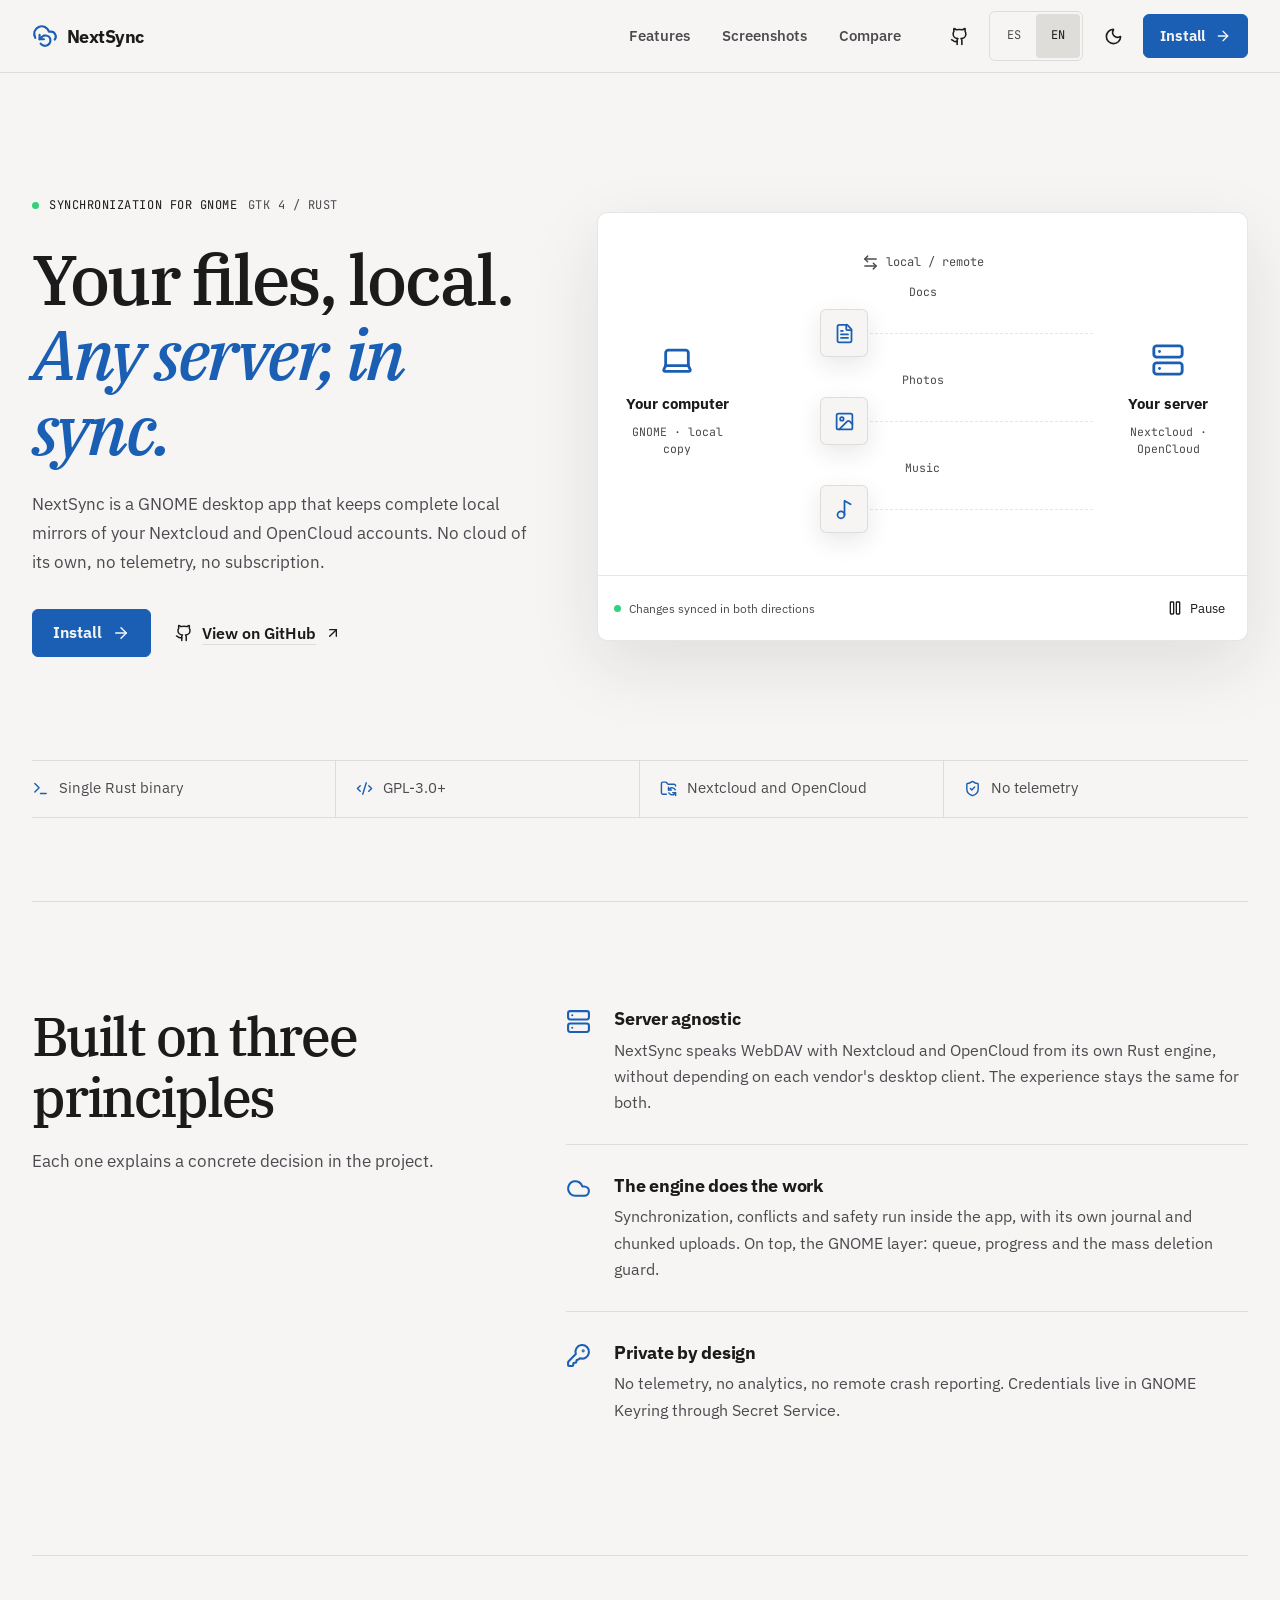
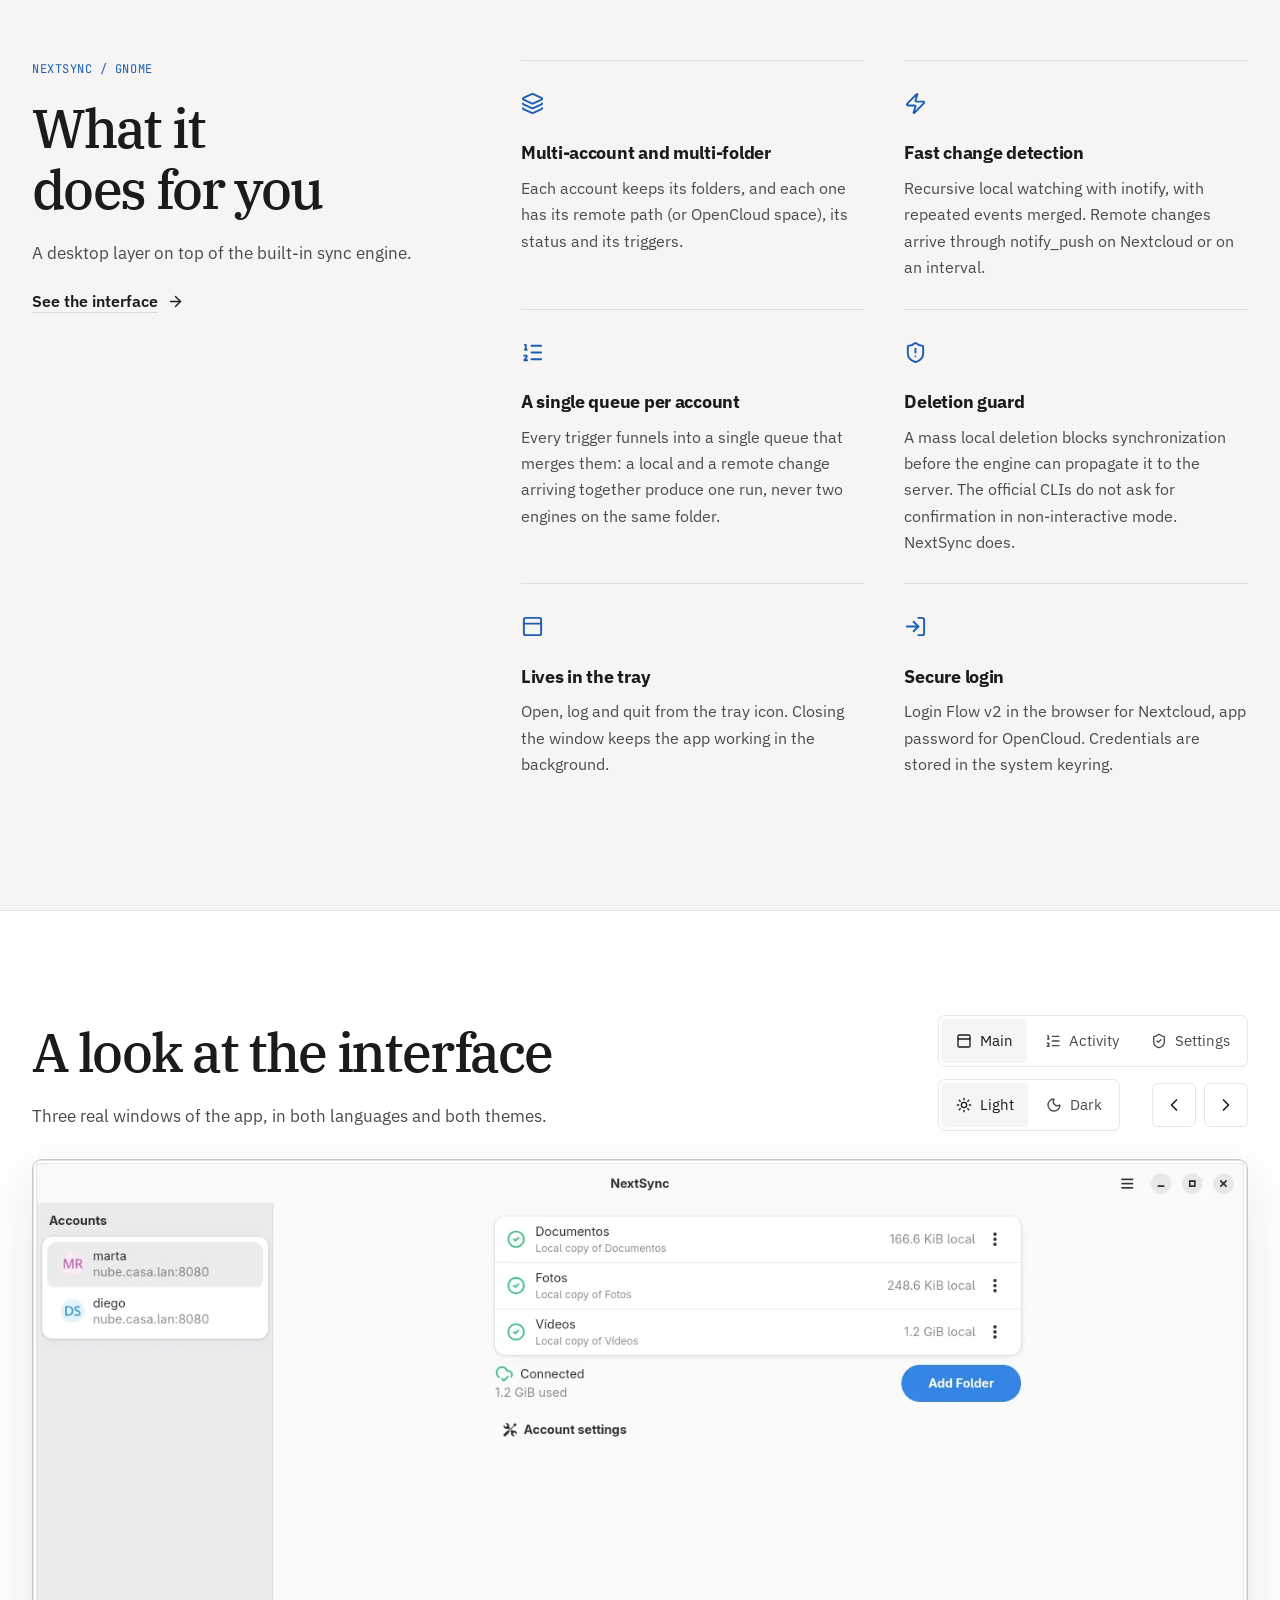
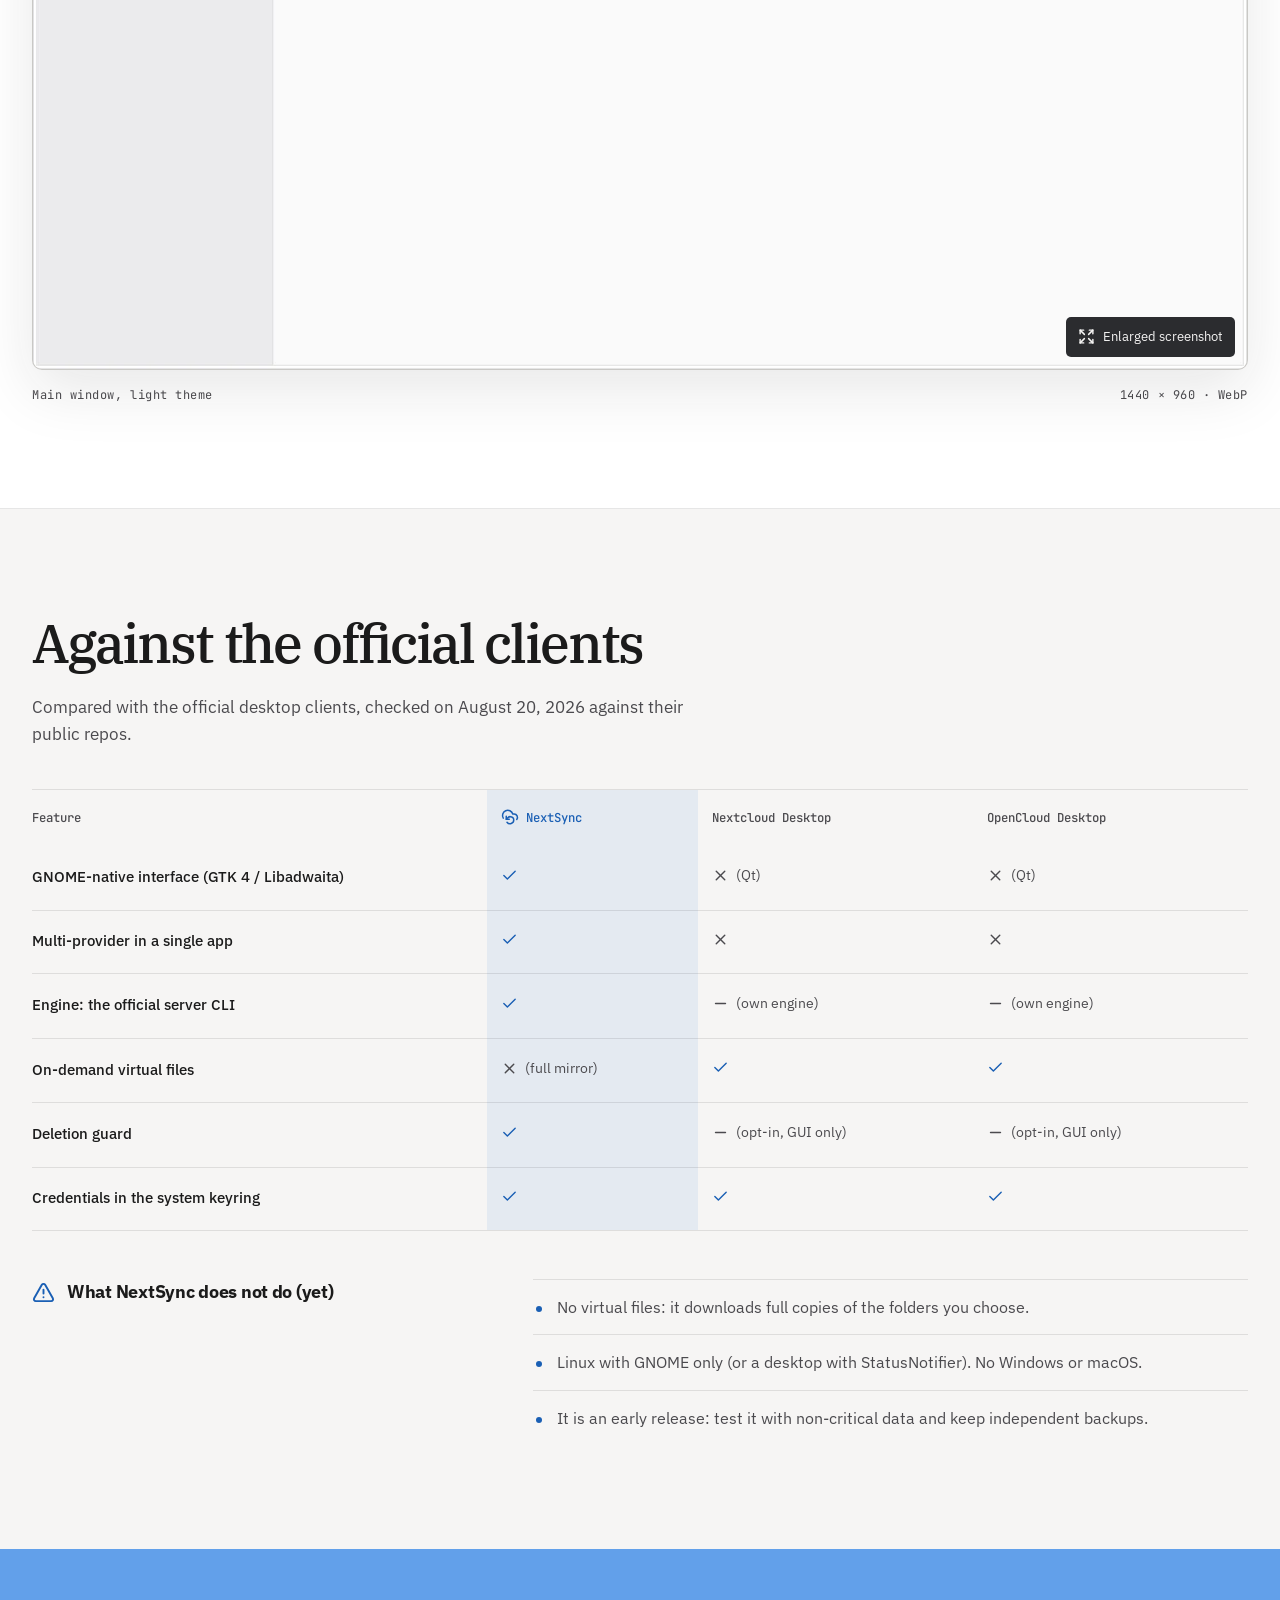
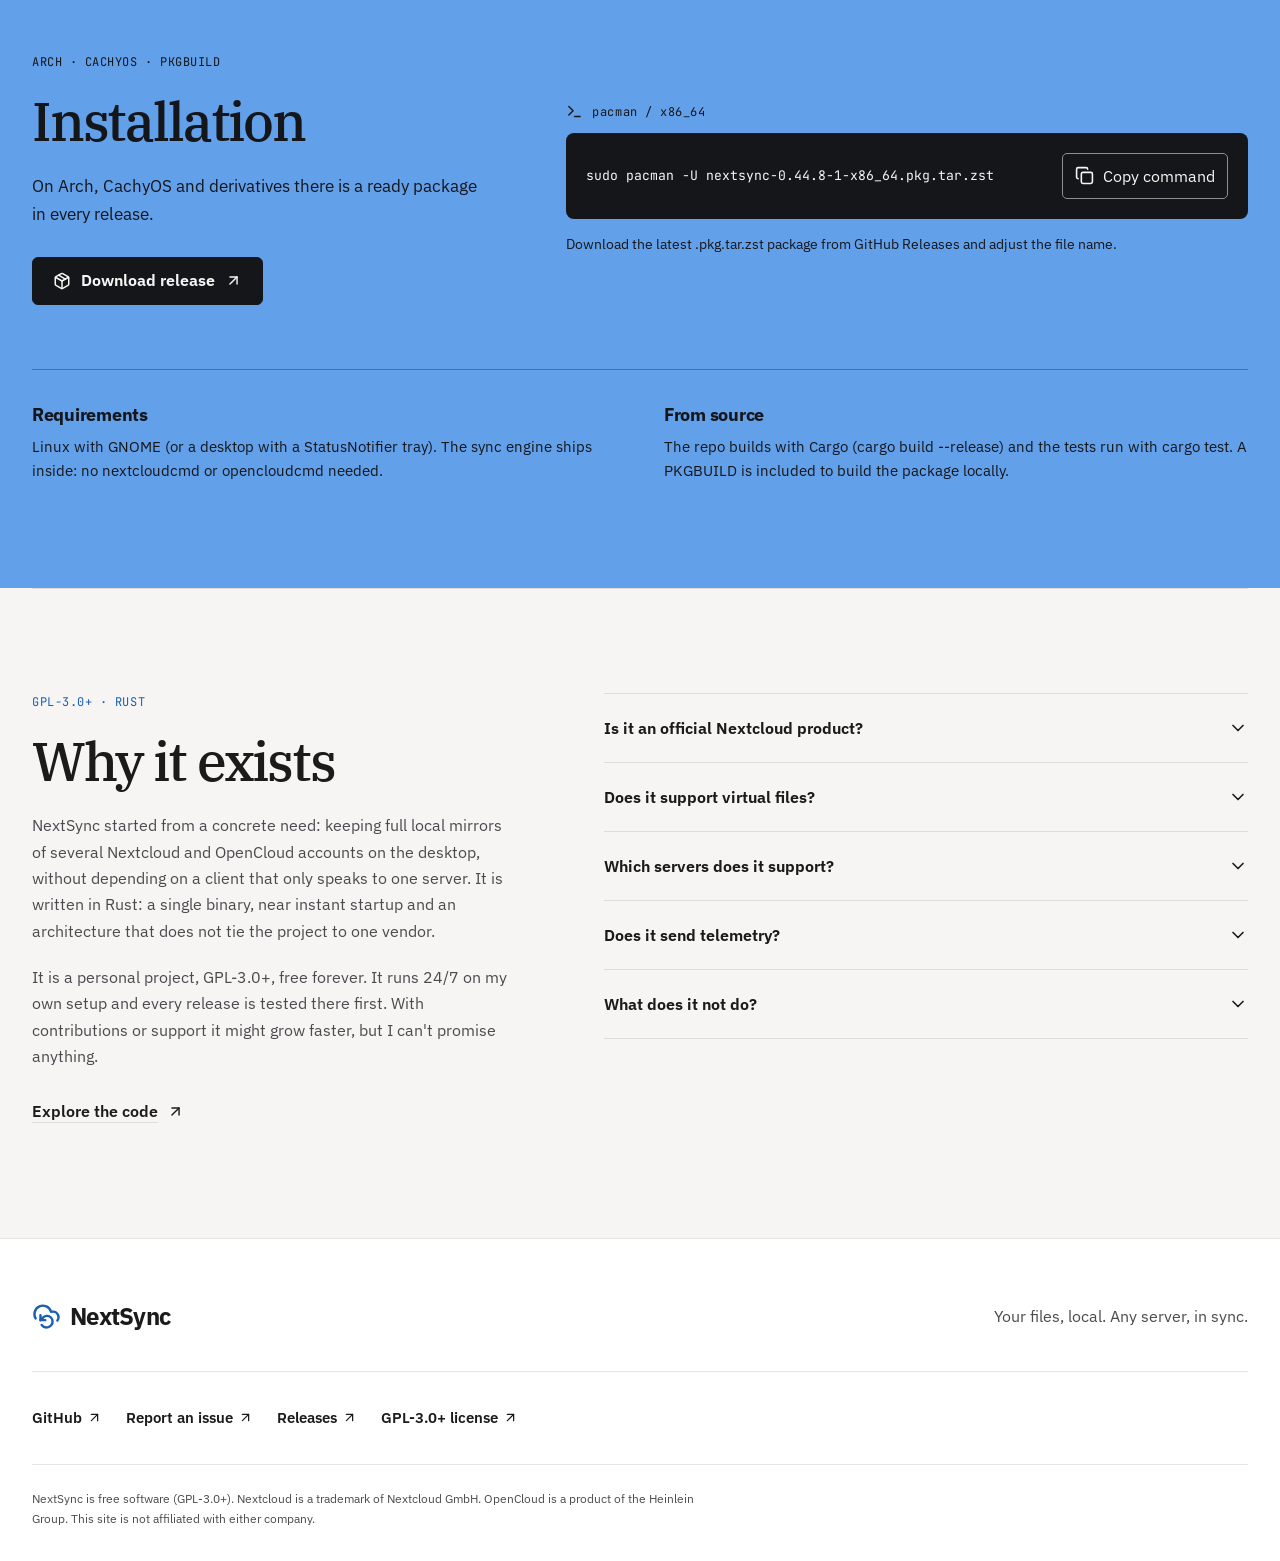
==== landing/index.html @ 82aef4fb "chore(release): 0.44.8" ====
<!DOCTYPE html>
<html lang="es" data-theme="light">
<head>
  <meta charset="UTF-8" />
  <meta name="viewport" content="width=device-width, initial-scale=1.0" />
  <title>NextSync - Tus archivos en local, en sincronía</title>
  <meta name="description" content="Aplicación GNOME que mantiene espejos locales de tus cuentas Nextcloud y OpenCloud. Escrita en Rust con GTK 4, sin nube propia ni telemetría. GPL-3.0+." />
  <meta name="theme-color" content="#f6f5f4" />
  <link rel="canonical" href="https://nextsync.cloudless.club/" />
  <link rel="alternate" hreflang="es" href="https://nextsync.cloudless.club/" />
  <link rel="alternate" hreflang="en" href="https://nextsync.cloudless.club/?hl=en" />
  <link rel="alternate" hreflang="x-default" href="https://nextsync.cloudless.club/" />
  <meta property="og:type" content="website" />
  <meta property="og:site_name" content="NextSync" />
  <meta property="og:title" content="NextSync - Tus archivos, en local. Cualquier servidor, en sincronía." />
  <meta property="og:description" content="Aplicación de escritorio GNOME que mantiene espejos locales de tus cuentas Nextcloud y OpenCloud. Rust, GTK 4 y Libadwaita. Sin nube propia ni telemetría." />
  <meta property="og:url" content="https://nextsync.cloudless.club/" />
  <meta property="og:image" content="https://nextsync.cloudless.club/og.png" />
  <meta property="og:image:width" content="1200" />
  <meta property="og:image:height" content="630" />
  <meta property="og:image:alt" content="NextSync: tus archivos en local, cualquier servidor en sincronía" />
  <meta property="og:locale" content="es_ES" />
  <meta property="og:locale:alternate" content="en_US" />
  <meta name="twitter:card" content="summary_large_image" />
  <meta name="twitter:title" content="NextSync - Your files, local. Any server, in sync." />
  <meta name="twitter:description" content="A GNOME desktop app that keeps local mirrors of your Nextcloud and OpenCloud accounts. Rust, GTK 4, Libadwaita. No telemetry, GPL-3.0+." />
  <meta name="twitter:image" content="https://nextsync.cloudless.club/og.png" />
  <meta name="twitter:image:alt" content="NextSync: your files local, any server in sync" />
  <link rel="icon" type="image/svg+xml" href="assets/icon.svg" />
  <link rel="preload" href="assets/fonts/ibm-plex-sans-latin.woff2" as="font" type="font/woff2" crossorigin />
  <link rel="preload" href="assets/fonts/ibm-plex-serif-latin.woff2" as="font" type="font/woff2" crossorigin />
  <link rel="stylesheet" href="styles.css?v=16" />
  <noscript><style>.menu-button { display: none; }</style></noscript>
  <script type="application/ld+json">
  {
    "@context": "https://schema.org",
    "@graph": [
      { "@type": "WebSite", "name": "NextSync", "url": "https://nextsync.cloudless.club/",
        "description": "GNOME desktop companion that keeps local mirrors of your Nextcloud and OpenCloud accounts.",
        "inLanguage": ["es", "en"] },
      { "@type": "SoftwareApplication", "name": "NextSync", "applicationCategory": "UtilitiesApplication",
        "operatingSystem": "Linux (GNOME)", "url": "https://github.com/gnacho/nextsync",
        "license": "https://www.gnu.org/licenses/gpl-3.0.html",
        "description": "GNOME desktop companion that keeps complete local mirrors of Nextcloud and OpenCloud accounts, delegating synchronization to the official server CLI.",
        "offers": { "@type": "Offer", "price": "0", "priceCurrency": "EUR" }, "isAccessibleForFree": true },
      { "@type": "FAQPage", "inLanguage": "es", "mainEntity": [
        { "@type": "Question", "name": "¿Es un producto oficial de Nextcloud?",
          "acceptedAnswer": { "@type": "Answer", "text": "No. NextSync es un proyecto independiente y no oficial, sin afiliación con Nextcloud GmbH ni con el Heinlein Group." } },
        { "@type": "Question", "name": "¿Soporta archivos virtuales?",
          "acceptedAnswer": { "@type": "Answer", "text": "No. NextSync mantiene espejos locales completos de las carpetas que elijas. No trabaja con ficheros bajo demanda." } },
        { "@type": "Question", "name": "¿Qué servidores soporta?",
          "acceptedAnswer": { "@type": "Answer", "text": "Nextcloud y OpenCloud hoy, a través de sus CLI oficiales de sincronización. Cualquier plataforma que publique un CLI así puede añadirse detrás de la misma abstracción." } },
        { "@type": "Question", "name": "¿Envía telemetría?",
          "acceptedAnswer": { "@type": "Answer", "text": "No. Sin telemetría, sin analítica y sin informes de fallos remotos." } }
      ] }
    ]
  }
  </script>
</head>
<body>
  <svg class="sprite" aria-hidden="true" focusable="false"><symbol id="i-sync-mark" viewBox="0 0 24 24" fill="none" stroke="currentColor" stroke-width="2" stroke-linecap="round" stroke-linejoin="round"><path d="M21 15.251A4.5 4.5 0 0 0 17.5 8h-1.79A7 7 0 1 0 3 13.607"></path><path d="M7 11v4h4"></path><path d="M8 19a5 5 0 0 0 9-3 4.5 4.5 0 0 0-4.5-4.5 4.82 4.82 0 0 0-3.41 1.41L7 15"></path></symbol><symbol id="i-alert-triangle" viewBox="0 0 24 24" fill="none" stroke="currentColor" stroke-width="2" stroke-linecap="round" stroke-linejoin="round"><path d="m21.73 18-8-14a2 2 0 0 0-3.48 0l-8 14A2 2 0 0 0 4 21h16a2 2 0 0 0 1.73-3"></path><path d="M12 9v4"></path><path d="M12 17h.01"></path></symbol>
<symbol id="i-arrow-left-right" viewBox="0 0 24 24" fill="none" stroke="currentColor" stroke-width="2" stroke-linecap="round" stroke-linejoin="round"><path d="M8 3 4 7l4 4"></path><path d="M4 7h16"></path><path d="m16 21 4-4-4-4"></path><path d="M20 17H4"></path></symbol>
<symbol id="i-arrow-right" viewBox="0 0 24 24" fill="none" stroke="currentColor" stroke-width="2" stroke-linecap="round" stroke-linejoin="round"><path d="M5 12h14"></path><path d="m12 5 7 7-7 7"></path></symbol>
<symbol id="i-arrow-up-right" viewBox="0 0 24 24" fill="none" stroke="currentColor" stroke-width="2" stroke-linecap="round" stroke-linejoin="round"><path d="M7 7h10v10"></path><path d="M7 17 17 7"></path></symbol>
<symbol id="i-check" viewBox="0 0 24 24" fill="none" stroke="currentColor" stroke-width="2" stroke-linecap="round" stroke-linejoin="round"><path d="M20 6 9 17l-5-5"></path></symbol>
<symbol id="i-check-check" viewBox="0 0 24 24" fill="none" stroke="currentColor" stroke-width="2" stroke-linecap="round" stroke-linejoin="round"><path d="M18 6 7 17l-5-5"></path><path d="m22 10-7.5 7.5L13 16"></path></symbol>
<symbol id="i-chevron-down" viewBox="0 0 24 24" fill="none" stroke="currentColor" stroke-width="2" stroke-linecap="round" stroke-linejoin="round"><path d="m6 9 6 6 6-6"></path></symbol>
<symbol id="i-chevron-left" viewBox="0 0 24 24" fill="none" stroke="currentColor" stroke-width="2" stroke-linecap="round" stroke-linejoin="round"><path d="m15 18-6-6 6-6"></path></symbol>
<symbol id="i-chevron-right" viewBox="0 0 24 24" fill="none" stroke="currentColor" stroke-width="2" stroke-linecap="round" stroke-linejoin="round"><path d="m9 18 6-6-6-6"></path></symbol>
<symbol id="i-cloud" viewBox="0 0 24 24" fill="none" stroke="currentColor" stroke-width="2" stroke-linecap="round" stroke-linejoin="round"><path d="M17.5 19H9a7 7 0 1 1 6.71-9h1.79a4.5 4.5 0 1 1 0 9Z"></path></symbol>
<symbol id="i-code" viewBox="0 0 24 24" fill="none" stroke="currentColor" stroke-width="2" stroke-linecap="round" stroke-linejoin="round"><path d="m18 16 4-4-4-4"></path><path d="m6 8-4 4 4 4"></path><path d="m14.5 4-5 16"></path></symbol>
<symbol id="i-copy" viewBox="0 0 24 24" fill="none" stroke="currentColor" stroke-width="2" stroke-linecap="round" stroke-linejoin="round"><rect width="14" height="14" x="8" y="8" rx="2" ry="2"></rect><path d="M4 16c-1.1 0-2-.9-2-2V4c0-1.1.9-2 2-2h10c1.1 0 2 .9 2 2"></path></symbol>
<symbol id="i-expand" viewBox="0 0 24 24" fill="none" stroke="currentColor" stroke-width="2" stroke-linecap="round" stroke-linejoin="round"><path d="m15 15 6 6"></path><path d="m15 9 6-6"></path><path d="M21 16v5h-5"></path><path d="M21 8V3h-5"></path><path d="M3 16v5h5"></path><path d="m3 21 6-6"></path><path d="M3 8V3h5"></path><path d="M9 9 3 3"></path></symbol>
<symbol id="i-file-text" viewBox="0 0 24 24" fill="none" stroke="currentColor" stroke-width="2" stroke-linecap="round" stroke-linejoin="round"><path d="M6 22a2 2 0 0 1-2-2V4a2 2 0 0 1 2-2h8a2.4 2.4 0 0 1 1.704.706l3.588 3.588A2.4 2.4 0 0 1 20 8v12a2 2 0 0 1-2 2z"></path><path d="M14 2v5a1 1 0 0 0 1 1h5"></path><path d="M10 9H8"></path><path d="M16 13H8"></path><path d="M16 17H8"></path></symbol>
<symbol id="i-folder-sync" viewBox="0 0 24 24" fill="none" stroke="currentColor" stroke-width="2" stroke-linecap="round" stroke-linejoin="round"><path d="M9 20H4a2 2 0 0 1-2-2V5a2 2 0 0 1 2-2h3.9a2 2 0 0 1 1.69.9l.81 1.2a2 2 0 0 0 1.67.9H20a2 2 0 0 1 2 2v.5"></path><path d="M12 10v4h4"></path><path d="m12 14 1.535-1.605a5 5 0 0 1 8 1.5"></path><path d="M22 22v-4h-4"></path><path d="m22 18-1.535 1.605a5 5 0 0 1-8-1.5"></path></symbol>
<symbol id="i-github" viewBox="0 0 24 24" fill="none" stroke="currentColor" stroke-width="2" stroke-linecap="round" stroke-linejoin="round"><path d="M15 22v-4a4.8 4.8 0 0 0-1-3.5c3 0 6-2 6-5.5.08-1.25-.27-2.48-1-3.5.28-1.15.28-2.35 0-3.5 0 0-1 0-3 1.5-2.64-.5-5.36-.5-8 0C6 2 5 2 5 2c-.3 1.15-.3 2.35 0 3.5A5.403 5.403 0 0 0 4 9c0 3.5 3 5.5 6 5.5-.39.49-.68 1.05-.85 1.65-.17.6-.22 1.23-.15 1.85v4"></path><path d="M9 18c-4.51 2-5-2-7-2"></path></symbol>
<symbol id="i-image" viewBox="0 0 24 24" fill="none" stroke="currentColor" stroke-width="2" stroke-linecap="round" stroke-linejoin="round"><rect width="18" height="18" x="3" y="3" rx="2" ry="2"></rect><circle cx="9" cy="9" r="2"></circle><path d="m21 15-3.086-3.086a2 2 0 0 0-2.828 0L6 21"></path></symbol>
<symbol id="i-key-round" viewBox="0 0 24 24" fill="none" stroke="currentColor" stroke-width="2" stroke-linecap="round" stroke-linejoin="round"><path d="M2.586 17.414A2 2 0 0 0 2 18.828V21a1 1 0 0 0 1 1h3a1 1 0 0 0 1-1v-1a1 1 0 0 1 1-1h1a1 1 0 0 0 1-1v-1a1 1 0 0 1 1-1h.172a2 2 0 0 0 1.414-.586l.814-.814a6.5 6.5 0 1 0-4-4z"></path><circle cx="16.5" cy="7.5" r=".5" fill="currentColor"></circle></symbol>
<symbol id="i-laptop" viewBox="0 0 24 24" fill="none" stroke="currentColor" stroke-width="2" stroke-linecap="round" stroke-linejoin="round"><path d="M18 5a2 2 0 0 1 2 2v8.526a2 2 0 0 0 .212.897l1.068 2.127a1 1 0 0 1-.9 1.45H3.62a1 1 0 0 1-.9-1.45l1.068-2.127A2 2 0 0 0 4 15.526V7a2 2 0 0 1 2-2z"></path><path d="M20.054 15.987H3.946"></path></symbol>
<symbol id="i-layers" viewBox="0 0 24 24" fill="none" stroke="currentColor" stroke-width="2" stroke-linecap="round" stroke-linejoin="round"><path d="M12.83 2.18a2 2 0 0 0-1.66 0L2.6 6.08a1 1 0 0 0 0 1.83l8.58 3.91a2 2 0 0 0 1.66 0l8.58-3.9a1 1 0 0 0 0-1.83z"></path><path d="M2 12a1 1 0 0 0 .58.91l8.6 3.91a2 2 0 0 0 1.65 0l8.58-3.9A1 1 0 0 0 22 12"></path><path d="M2 17a1 1 0 0 0 .58.91l8.6 3.91a2 2 0 0 0 1.65 0l8.58-3.9A1 1 0 0 0 22 17"></path></symbol>
<symbol id="i-list-ordered" viewBox="0 0 24 24" fill="none" stroke="currentColor" stroke-width="2" stroke-linecap="round" stroke-linejoin="round"><path d="M11 5h10"></path><path d="M11 12h10"></path><path d="M11 19h10"></path><path d="M4 4h1v5"></path><path d="M4 9h2"></path><path d="M6.5 20H3.4c0-1 2.6-1.925 2.6-3.5a1.5 1.5 0 0 0-2.6-1.02"></path></symbol>
<symbol id="i-log-in" viewBox="0 0 24 24" fill="none" stroke="currentColor" stroke-width="2" stroke-linecap="round" stroke-linejoin="round"><path d="m10 17 5-5-5-5"></path><path d="M15 12H3"></path><path d="M15 3h4a2 2 0 0 1 2 2v14a2 2 0 0 1-2 2h-4"></path></symbol>
<symbol id="i-menu" viewBox="0 0 24 24" fill="none" stroke="currentColor" stroke-width="2" stroke-linecap="round" stroke-linejoin="round"><path d="M4 5h16"></path><path d="M4 12h16"></path><path d="M4 19h16"></path></symbol>
<symbol id="i-minus" viewBox="0 0 24 24" fill="none" stroke="currentColor" stroke-width="2" stroke-linecap="round" stroke-linejoin="round"><path d="M5 12h14"></path></symbol>
<symbol id="i-moon" viewBox="0 0 24 24" fill="none" stroke="currentColor" stroke-width="2" stroke-linecap="round" stroke-linejoin="round"><path d="M20.985 12.486a9 9 0 1 1-9.473-9.472c.405-.022.617.46.402.803a6 6 0 0 0 8.268 8.268c.344-.215.825-.004.803.401"></path></symbol>
<symbol id="i-music" viewBox="0 0 24 24" fill="none" stroke="currentColor" stroke-width="2" stroke-linecap="round" stroke-linejoin="round"><circle cx="8" cy="18" r="4"></circle><path d="M12 18V2l7 4"></path></symbol>
<symbol id="i-package" viewBox="0 0 24 24" fill="none" stroke="currentColor" stroke-width="2" stroke-linecap="round" stroke-linejoin="round"><path d="M11 21.73a2 2 0 0 0 2 0l7-4A2 2 0 0 0 21 16V8a2 2 0 0 0-1-1.73l-7-4a2 2 0 0 0-2 0l-7 4A2 2 0 0 0 3 8v8a2 2 0 0 0 1 1.73z"></path><path d="M12 22V12"></path><polyline points="3.29 7 12 12 20.71 7"></polyline><path d="m7.5 4.27 9 5.15"></path></symbol>
<symbol id="i-panel-top" viewBox="0 0 24 24" fill="none" stroke="currentColor" stroke-width="2" stroke-linecap="round" stroke-linejoin="round"><rect width="18" height="18" x="3" y="3" rx="2"></rect><path d="M3 9h18"></path></symbol>
<symbol id="i-pause" viewBox="0 0 24 24" fill="none" stroke="currentColor" stroke-width="2" stroke-linecap="round" stroke-linejoin="round"><rect x="14" y="3" width="5" height="18" rx="1"></rect><rect x="5" y="3" width="5" height="18" rx="1"></rect></symbol>
<symbol id="i-play" viewBox="0 0 24 24" fill="none" stroke="currentColor" stroke-width="2" stroke-linecap="round" stroke-linejoin="round"><path d="M5 5a2 2 0 0 1 3.008-1.728l11.997 6.998a2 2 0 0 1 .003 3.458l-12 7A2 2 0 0 1 5 19z"></path></symbol>
<symbol id="i-server" viewBox="0 0 24 24" fill="none" stroke="currentColor" stroke-width="2" stroke-linecap="round" stroke-linejoin="round"><rect width="20" height="8" x="2" y="2" rx="2" ry="2"></rect><rect width="20" height="8" x="2" y="14" rx="2" ry="2"></rect><line x1="6" x2="6.01" y1="6" y2="6"></line><line x1="6" x2="6.01" y1="18" y2="18"></line></symbol>
<symbol id="i-shield-alert" viewBox="0 0 24 24" fill="none" stroke="currentColor" stroke-width="2" stroke-linecap="round" stroke-linejoin="round"><path d="M20 13c0 5-3.5 7.5-7.66 8.95a1 1 0 0 1-.67-.01C7.5 20.5 4 18 4 13V6a1 1 0 0 1 1-1c2 0 4.5-1.2 6.24-2.72a1.17 1.17 0 0 1 1.52 0C14.51 3.81 17 5 19 5a1 1 0 0 1 1 1z"></path><path d="M12 8v4"></path><path d="M12 16h.01"></path></symbol>
<symbol id="i-shield-check" viewBox="0 0 24 24" fill="none" stroke="currentColor" stroke-width="2" stroke-linecap="round" stroke-linejoin="round"><path d="M20 13c0 5-3.5 7.5-7.66 8.95a1 1 0 0 1-.67-.01C7.5 20.5 4 18 4 13V6a1 1 0 0 1 1-1c2 0 4.5-1.2 6.24-2.72a1.17 1.17 0 0 1 1.52 0C14.51 3.81 17 5 19 5a1 1 0 0 1 1 1z"></path><path d="m9 12 2 2 4-4"></path></symbol>
<symbol id="i-sun" viewBox="0 0 24 24" fill="none" stroke="currentColor" stroke-width="2" stroke-linecap="round" stroke-linejoin="round"><circle cx="12" cy="12" r="4"></circle><path d="M12 2v2"></path><path d="M12 20v2"></path><path d="m4.93 4.93 1.41 1.41"></path><path d="m17.66 17.66 1.41 1.41"></path><path d="M2 12h2"></path><path d="M20 12h2"></path><path d="m6.34 17.66-1.41 1.41"></path><path d="m19.07 4.93-1.41 1.41"></path></symbol>
<symbol id="i-terminal" viewBox="0 0 24 24" fill="none" stroke="currentColor" stroke-width="2" stroke-linecap="round" stroke-linejoin="round"><path d="M12 19h8"></path><path d="m4 17 6-6-6-6"></path></symbol>
<symbol id="i-x" viewBox="0 0 24 24" fill="none" stroke="currentColor" stroke-width="2" stroke-linecap="round" stroke-linejoin="round"><path d="M18 6 6 18"></path><path d="m6 6 12 12"></path></symbol>
<symbol id="i-zap" viewBox="0 0 24 24" fill="none" stroke="currentColor" stroke-width="2" stroke-linecap="round" stroke-linejoin="round"><path d="M4 14a1 1 0 0 1-.78-1.63l9.9-10.2a.5.5 0 0 1 .86.46l-1.92 6.02A1 1 0 0 0 13 10h7a1 1 0 0 1 .78 1.63l-9.9 10.2a.5.5 0 0 1-.86-.46l1.92-6.02A1 1 0 0 0 11 14z"></path></symbol></svg>

  <a class="skip-link" href="#main" data-i18n="misc.skip">Saltar al contenido</a>

  <header class="site-header">
    <div class="shell header-inner">
      <a class="brand" href="#top" aria-label="NextSync">
        <svg class="icon" width="26" height="26" aria-hidden="true"><use href="#i-sync-mark" /></svg>
        <span>NextSync</span>
      </a>
      <nav class="desktop-nav" aria-label="Principal" data-i18n-aria="nav.main">
        <a href="#features" data-i18n="nav.features">Funciones</a>
        <a href="#shots" data-i18n="nav.shots">Capturas</a>
        <a href="#compare" data-i18n="nav.compare">Comparativa</a>
      </nav>
      <div class="header-actions">
        <a class="icon-button desktop-github" href="https://github.com/gnacho/nextsync" target="_blank" rel="noopener" aria-label="Repositorio en GitHub" data-i18n-aria="misc.github">
          <svg class="icon" width="19" height="19" aria-hidden="true"><use href="#i-github" /></svg>
        </a>
        <div class="language-switch" aria-label="Language / Idioma">
          <button type="button" data-lang="es" class="active" aria-pressed="true">ES</button>
          <button type="button" data-lang="en" aria-pressed="false">EN</button>
        </div>
        <button type="button" class="icon-button" id="themeBtn" aria-label="Cambiar tema" data-i18n-aria="misc.theme">
          <svg class="icon i-sun" width="19" height="19" aria-hidden="true"><use href="#i-sun" /></svg>
          <svg class="icon i-moon" width="19" height="19" aria-hidden="true"><use href="#i-moon" /></svg>
        </button>
        <a class="button button-small header-install" href="#install"><span data-i18n="nav.install">Instalar</span>
          <svg class="icon" width="16" height="16" aria-hidden="true"><use href="#i-arrow-right" /></svg>
        </a>
        <details class="mobile-menu" id="mobileMenu">
          <summary class="icon-button menu-button" aria-label="Menú" data-i18n-aria="misc.menu">
            <svg class="icon i-menu" width="21" height="21" aria-hidden="true"><use href="#i-menu" /></svg>
            <svg class="icon i-close" width="21" height="21" aria-hidden="true"><use href="#i-x" /></svg>
          </summary>
          <nav class="mobile-nav" aria-label="Navegación móvil" data-i18n-aria="nav.mobile">
            <a href="#features" data-i18n="nav.features">Funciones</a>
            <a href="#shots" data-i18n="nav.shots">Capturas</a>
            <a href="#compare" data-i18n="nav.compare">Comparativa</a>
            <a href="#install" data-i18n="nav.install">Instalar</a>
            <a href="https://github.com/gnacho/nextsync" target="_blank" rel="noopener">GitHub</a>
          </nav>
        </details>
      </div>
    </div>
  </header>

  <main id="main">
    <section class="hero shell" id="top">
      <div class="hero-copy">
        <div class="hero-meta">
          <span class="live-dot" aria-hidden="true"></span>
          <span data-i18n="hero.eyebrow">Sincronización para GNOME</span>
          <span>GTK 4 / Rust</span>
        </div>
        <h1><span data-i18n="hero.t1">Tus archivos, en local.</span><br /> <em data-i18n="hero.t2">Cualquier servidor, en sincronía.</em></h1>
        <p class="hero-lead" data-i18n="hero.sub">NextSync es una app de escritorio para GNOME que mantiene espejos locales completos de tus cuentas Nextcloud y OpenCloud. Sin nube propia, sin telemetría, sin suscripción.</p>
        <div class="hero-actions">
          <a class="button" href="#install"><span data-i18n="hero.cta1">Instalar</span>
            <svg class="icon" width="18" height="18" aria-hidden="true"><use href="#i-arrow-right" /></svg>
          </a>
          <a class="text-link" href="https://github.com/gnacho/nextsync" target="_blank" rel="noopener">
            <svg class="icon" width="18" height="18" aria-hidden="true"><use href="#i-github" /></svg>
            <span data-i18n="hero.cta2">Ver en GitHub</span>
            <svg class="icon" width="16" height="16" aria-hidden="true"><use href="#i-arrow-up-right" /></svg>
          </a>
        </div>
      </div>

      <div class="product-stage sync-hero-stage">
        <svg class="dot-field" viewBox="0 0 640 440" aria-hidden="true">
          <defs>
            <pattern id="dotGrid" width="75" height="65" patternUnits="userSpaceOnUse">
              <circle cx="20" cy="20" r="1.5" />
            </pattern>
          </defs>
          <rect width="640" height="440" fill="url(#dotGrid)" />
          <circle class="sync-dot" cx="20" cy="20" r="3" />
          <circle class="sync-dot" cx="170" cy="150" r="3" />
          <circle class="sync-dot" cx="470" cy="215" r="3" />
        </svg>
        <div class="sync-visual">
          <div class="sync-scene" id="syncScene" role="img" aria-label="Animación: los archivos viajan entre tu equipo y tu servidor" data-i18n-aria="hero.widget">
            <div class="sync-node">
              <svg class="icon" width="34" height="34" aria-hidden="true"><use href="#i-laptop" /></svg>
              <strong data-i18n="sw.local">Tu equipo</strong>
              <span data-i18n="sw.localSub">GNOME · copia local</span>
            </div>
            <div class="sync-track" id="syncTrack">
              <div class="sync-direction">
                <svg class="icon" width="17" height="17" aria-hidden="true"><use href="#i-arrow-left-right" /></svg>
                <span>local / remote</span>
              </div>
              <div class="sync-lane">
                <span class="sync-lane-label" data-i18n="sw.docs">Docs</span>
                <span class="sync-lane-line" aria-hidden="true"></span>
                <span class="file-flight" style="--duration:5.8s;animation-delay:-1.2s"><svg class="icon" width="21" height="21" aria-hidden="true"><use href="#i-file-text" /></svg></span>
              </div>
              <div class="sync-lane">
                <span class="sync-lane-label" data-i18n="sw.photos">Fotos</span>
                <span class="sync-lane-line" aria-hidden="true"></span>
                <span class="file-flight reverse" style="--duration:6.6s;animation-delay:-3.8s"><svg class="icon" width="21" height="21" aria-hidden="true"><use href="#i-image" /></svg></span>
              </div>
              <div class="sync-lane">
                <span class="sync-lane-label" data-i18n="sw.music">Música</span>
                <span class="sync-lane-line" aria-hidden="true"></span>
                <span class="file-flight" style="--duration:7.2s;animation-delay:-2.4s"><svg class="icon" width="21" height="21" aria-hidden="true"><use href="#i-music" /></svg></span>
              </div>
            </div>
            <div class="sync-node">
              <svg class="icon" width="34" height="34" aria-hidden="true"><use href="#i-server" /></svg>
              <strong data-i18n="sw.server">Tu servidor</strong>
              <span>Nextcloud · OpenCloud</span>
            </div>
          </div>
          <div class="sync-visual-footer">
            <span><span class="live-dot" aria-hidden="true"></span><span data-i18n="sync.live">Cambios sincronizados en ambos sentidos</span></span>
            <button type="button" class="sync-motion-toggle" id="motionToggle" aria-label="Pausar animación" data-i18n-aria="sync.pauseLabel">
              <svg class="icon i-pause" width="16" height="16" aria-hidden="true"><use href="#i-pause" /></svg>
              <svg class="icon i-play" width="16" height="16" aria-hidden="true"><use href="#i-play" /></svg>
              <span data-i18n="sync.pause">Pausar</span>
            </button>
          </div>
        </div>
      </div>

      <ul class="hero-facts" aria-label="Datos clave" data-i18n-aria="hero.factsLabel">
        <li><svg class="icon" width="17" height="17" aria-hidden="true"><use href="#i-terminal" /></svg><span data-i18n="hero.fact1">Binario único en Rust</span></li>
        <li><svg class="icon" width="17" height="17" aria-hidden="true"><use href="#i-code" /></svg><span>GPL-3.0+</span></li>
        <li><svg class="icon" width="17" height="17" aria-hidden="true"><use href="#i-folder-sync" /></svg><span data-i18n="hero.fact2">Nextcloud y OpenCloud</span></li>
        <li><svg class="icon" width="17" height="17" aria-hidden="true"><use href="#i-shield-check" /></svg><span data-i18n="hero.fact3">Sin telemetría</span></li>
      </ul>
    </section>

    <section class="section shell principles" aria-labelledby="principles-title">
      <div class="section-intro">
        <h2 id="principles-title" data-i18n="pillars.title">Construido sobre tres principios</h2>
        <p data-i18n="pillars.lead">No son eslóganes de marketing. Condicionan cada decisión del proyecto.</p>
      </div>
      <div class="principle-list">
        <article class="principle">
          <svg class="icon" width="25" height="25" aria-hidden="true"><use href="#i-server" /></svg>
          <div><h3 data-i18n="pillars.p1t">Agnóstico de servidor</h3><p data-i18n="pillars.p1d">NextSync habla WebDAV con Nextcloud y OpenCloud desde su propio motor en Rust, sin depender del cliente de escritorio de cada fabricante. La experiencia es la misma para los dos.</p></div>
        </article>
        <article class="principle">
          <svg class="icon" width="25" height="25" aria-hidden="true"><use href="#i-cloud" /></svg>
          <div><h3 data-i18n="pillars.p2t">El motor hace el trabajo</h3><p data-i18n="pillars.p2d">La sincronización, los conflictos y la seguridad corren dentro de la app, con su propio journal y subida por trozos. Encima, la capa GNOME: cola, progreso y guardia de borrados masivos.</p></div>
        </article>
        <article class="principle">
          <svg class="icon" width="25" height="25" aria-hidden="true"><use href="#i-key-round" /></svg>
          <div><h3 data-i18n="pillars.p3t">Privado por diseño</h3><p data-i18n="pillars.p3d">Sin telemetría, sin analítica, sin informes de fallos remotos. Las credenciales viven en GNOME Keyring a través de Secret Service.</p></div>
        </article>
      </div>
    </section>

    <section class="section shell features" id="features" aria-labelledby="features-title">
      <div class="section-intro sticky-intro">
        <span class="section-label">NextSync / GNOME</span>
        <h2 id="features-title" data-i18n="features.title">Lo que hace por ti</h2>
        <p data-i18n="features.lead">Una capa de escritorio cuidada sobre un motor de sincronización propio. Ni más, ni menos.</p>
        <a class="text-link" href="#shots"><span data-i18n="features.seeUi">Ver la interfaz</span>
          <svg class="icon" width="17" height="17" aria-hidden="true"><use href="#i-arrow-right" /></svg>
        </a>
      </div>
      <div class="feature-grid">
        <article class="feature">
          <svg class="icon" width="23" height="23" aria-hidden="true"><use href="#i-layers" /></svg>
          <h3 data-i18n="features.f1t">Multi-cuenta y multi-carpeta</h3>
          <p data-i18n="features.f1d">Cada cuenta mantiene sus propias carpetas, y cada carpeta tiene su ruta remota (o su space de OpenCloud), su estado y sus disparadores.</p>
        </article>
        <article class="feature">
          <svg class="icon" width="23" height="23" aria-hidden="true"><use href="#i-zap" /></svg>
          <h3 data-i18n="features.f2t">Detección rápida de cambios</h3>
          <p data-i18n="features.f2d">Vigilancia local recursiva con inotify y coalescencia de eventos. Los cambios remotos llegan por notify_push en Nextcloud o por intervalo.</p>
        </article>
        <article class="feature">
          <svg class="icon" width="23" height="23" aria-hidden="true"><use href="#i-list-ordered" /></svg>
          <h3 data-i18n="features.f3t">Una sola cola por cuenta</h3>
          <p data-i18n="features.f3d">Todos los disparadores confluyen en una cola que coalesce: un cambio local y uno remoto a la vez producen una sola pasada, nunca dos motores sobre la misma carpeta.</p>
        </article>
        <article class="feature">
          <svg class="icon" width="23" height="23" aria-hidden="true"><use href="#i-shield-alert" /></svg>
          <h3 data-i18n="features.f4t">Guardia de borrados</h3>
          <p data-i18n="features.f4d">Un borrado masivo local bloquea la sincronización antes de que el motor lo propague al servidor. Los CLI oficiales no piden confirmación en modo no interactivo; NextSync sí.</p>
        </article>
        <article class="feature">
          <svg class="icon" width="23" height="23" aria-hidden="true"><use href="#i-panel-top" /></svg>
          <h3 data-i18n="features.f5t">Vive en la bandeja</h3>
          <p data-i18n="features.f5d">Abrir, registro y salir desde el icono de bandeja. Cerrar la ventana deja la app trabajando en segundo plano.</p>
        </article>
        <article class="feature">
          <svg class="icon" width="23" height="23" aria-hidden="true"><use href="#i-log-in" /></svg>
          <h3 data-i18n="features.f6t">Login seguro</h3>
          <p data-i18n="features.f6d">Login Flow v2 por navegador en Nextcloud, app password en OpenCloud. Las credenciales se guardan en el llavero del sistema.</p>
        </article>
      </div>
    </section>

    <section class="shots-section" id="shots" aria-labelledby="shots-title">
      <div class="shell section">
        <div class="shots-heading">
          <div class="section-intro">
            <h2 id="shots-title" data-i18n="shots.title">Un vistazo a la interfaz</h2>
            <p data-i18n="shots.lead">Tres ventanas reales de la app, en los dos idiomas y los dos temas.</p>
          </div>
          <div class="shot-controls">
            <div class="shot-tabs window-tabs" role="tablist" aria-label="Ventana" data-i18n-aria="shots.windowsLabel">
              <button type="button" role="tab" data-window="0" class="active" aria-selected="true">
                <svg class="icon" width="16" height="16" aria-hidden="true"><use href="#i-panel-top" /></svg><span data-i18n="shots.winMain">Principal</span>
              </button>
              <button type="button" role="tab" data-window="1" aria-selected="false">
                <svg class="icon" width="16" height="16" aria-hidden="true"><use href="#i-list-ordered" /></svg><span data-i18n="shots.winActivity">Actividad</span>
              </button>
              <button type="button" role="tab" data-window="2" aria-selected="false">
                <svg class="icon" width="16" height="16" aria-hidden="true"><use href="#i-shield-check" /></svg><span data-i18n="shots.winSettings">Ajustes</span>
              </button>
            </div>
            <div class="shot-controls-row">
              <div class="shot-tabs theme-tabs" role="tablist" aria-label="Tema" data-i18n-aria="shots.themeLabel">
                <button type="button" role="tab" data-shot-theme="light" class="active" aria-selected="true">
                  <svg class="icon" width="16" height="16" aria-hidden="true"><use href="#i-sun" /></svg><span data-i18n="shots.themeLight">Claro</span>
                </button>
                <button type="button" role="tab" data-shot-theme="dark" aria-selected="false">
                  <svg class="icon" width="16" height="16" aria-hidden="true"><use href="#i-moon" /></svg><span data-i18n="shots.themeDark">Oscuro</span>
                </button>
              </div>
              <div class="arrow-controls">
                <button type="button" class="icon-button" id="slidePrev" aria-label="Captura anterior" data-i18n-aria="shots.prev">
                  <svg class="icon" width="20" height="20" aria-hidden="true"><use href="#i-chevron-left" /></svg>
                </button>
                <button type="button" class="icon-button" id="slideNext" aria-label="Captura siguiente" data-i18n-aria="shots.next">
                  <svg class="icon" width="20" height="20" aria-hidden="true"><use href="#i-chevron-right" /></svg>
                </button>
              </div>
            </div>
          </div>
        </div>
        <button class="shot-viewport" type="button" id="shotViewport" aria-label="Captura ampliada" data-i18n-aria="shots.zoom">
          <img id="slideImg"
            src="assets/shots/main-es-light-1080.webp?v=2"
            srcset="assets/shots/main-es-light-320.webp?v=2 320w, assets/shots/main-es-light-640.webp?v=2 640w, assets/shots/main-es-light-960.webp?v=2 960w, assets/shots/main-es-light-1080.webp?v=2 1080w, assets/shots/main-es-light.webp?v=2 1440w"
            sizes="(max-width: 860px) 92vw, 1200px"
            width="1440" height="960" draggable="false"
            alt="Ventana principal de NextSync con dos cuentas y sus carpetas" />
          <span class="zoom-hint"><svg class="icon" width="17" height="17" aria-hidden="true"><use href="#i-expand" /></svg><span data-i18n="shots.zoom">Captura ampliada</span></span>
        </button>
        <div class="shot-caption"><span id="shotCaption" aria-live="polite">Ventana principal, tema claro</span><span>1440 × 960 · WebP</span></div>
      </div>
    </section>

    <section class="section shell compare" id="compare" aria-labelledby="compare-title">
      <div class="section-intro compare-intro">
        <h2 id="compare-title" data-i18n="compare.title">El compañero GNOME que faltaba</h2>
        <p data-i18n="compare.lead">Comparativa con los clientes de escritorio oficiales, contrastada el 20 de agosto de 2026 contra sus repos públicos.</p>
      </div>
      <p class="table-hint" data-i18n="compare.hint">Desliza horizontalmente para ver todos los clientes</p>
      <div class="table-wrap" tabindex="0" role="region" aria-label="Tabla comparativa" data-i18n-aria="compare.tableLabel">
        <table class="compare-table">
          <thead>
            <tr>
              <th scope="col" data-i18n="compare.h0">Función</th>
              <th scope="col" class="nextsync-col"><svg class="icon" width="18" height="18" aria-hidden="true"><use href="#i-sync-mark" /></svg>NextSync</th>
              <th scope="col">Nextcloud Desktop</th>
              <th scope="col">OpenCloud Desktop</th>
            </tr>
          </thead>
          <tbody>
            <tr>
              <th scope="row" data-i18n="compare.r1">Interfaz nativa GNOME (GTK 4 / Libadwaita)</th>
              <td class="nextsync-col"><span class="status-cell yes"><svg class="icon" width="17" height="17" aria-hidden="true"><use href="#i-check" /></svg><span class="sr-only" data-i18n="compare.yes">Sí</span></span></td>
              <td><span class="status-cell no"><svg class="icon" width="17" height="17" aria-hidden="true"><use href="#i-x" /></svg><span class="sr-only" data-i18n="compare.no">No</span><span data-i18n="compare.qt1">(Qt)</span></span></td>
              <td><span class="status-cell no"><svg class="icon" width="17" height="17" aria-hidden="true"><use href="#i-x" /></svg><span class="sr-only" data-i18n="compare.no">No</span><span data-i18n="compare.qt2">(Qt)</span></span></td>
            </tr>
            <tr>
              <th scope="row" data-i18n="compare.r2">Multi-proveedor en una sola app</th>
              <td class="nextsync-col"><span class="status-cell yes"><svg class="icon" width="17" height="17" aria-hidden="true"><use href="#i-check" /></svg><span class="sr-only" data-i18n="compare.yes">Sí</span></span></td>
              <td><span class="status-cell no"><svg class="icon" width="17" height="17" aria-hidden="true"><use href="#i-x" /></svg><span class="sr-only" data-i18n="compare.no">No</span></span></td>
              <td><span class="status-cell no"><svg class="icon" width="17" height="17" aria-hidden="true"><use href="#i-x" /></svg><span class="sr-only" data-i18n="compare.no">No</span></span></td>
            </tr>
            <tr>
              <th scope="row" data-i18n="compare.r3">Motor de sync = CLI oficial del servidor</th>
              <td class="nextsync-col"><span class="status-cell yes"><svg class="icon" width="17" height="17" aria-hidden="true"><use href="#i-check" /></svg><span class="sr-only" data-i18n="compare.yes">Sí</span></span></td>
              <td><span class="status-cell"><svg class="icon" width="17" height="17" aria-hidden="true"><use href="#i-minus" /></svg><span class="sr-only" data-i18n="compare.partial">Parcial</span><span data-i18n="compare.own1">(motor propio)</span></span></td>
              <td><span class="status-cell"><svg class="icon" width="17" height="17" aria-hidden="true"><use href="#i-minus" /></svg><span class="sr-only" data-i18n="compare.partial">Parcial</span><span data-i18n="compare.own2">(motor propio)</span></span></td>
            </tr>
            <tr>
              <th scope="row" data-i18n="compare.r4">Archivos virtuales bajo demanda</th>
              <td class="nextsync-col"><span class="status-cell no"><svg class="icon" width="17" height="17" aria-hidden="true"><use href="#i-x" /></svg><span class="sr-only" data-i18n="compare.no">No</span><span data-i18n="compare.mirror">(espejo completo)</span></span></td>
              <td><span class="status-cell yes"><svg class="icon" width="17" height="17" aria-hidden="true"><use href="#i-check" /></svg><span class="sr-only" data-i18n="compare.yes">Sí</span></span></td>
              <td><span class="status-cell yes"><svg class="icon" width="17" height="17" aria-hidden="true"><use href="#i-check" /></svg><span class="sr-only" data-i18n="compare.yes">Sí</span></span></td>
            </tr>
            <tr>
              <th scope="row" data-i18n="compare.r5">Guardia de borrado masivo</th>
              <td class="nextsync-col"><span class="status-cell yes"><svg class="icon" width="17" height="17" aria-hidden="true"><use href="#i-check" /></svg><span class="sr-only" data-i18n="compare.yes">Sí</span></span></td>
              <td><span class="status-cell"><svg class="icon" width="17" height="17" aria-hidden="true"><use href="#i-minus" /></svg><span class="sr-only" data-i18n="compare.partial">Parcial</span><span data-i18n="compare.opt1">(opt-in, solo GUI)</span></span></td>
              <td><span class="status-cell"><svg class="icon" width="17" height="17" aria-hidden="true"><use href="#i-minus" /></svg><span class="sr-only" data-i18n="compare.partial">Parcial</span><span data-i18n="compare.opt2">(opt-in, solo GUI)</span></span></td>
            </tr>
            <tr>
              <th scope="row" data-i18n="compare.r6">Credenciales en el llavero del sistema</th>
              <td class="nextsync-col"><span class="status-cell yes"><svg class="icon" width="17" height="17" aria-hidden="true"><use href="#i-check" /></svg><span class="sr-only" data-i18n="compare.yes">Sí</span></span></td>
              <td><span class="status-cell yes"><svg class="icon" width="17" height="17" aria-hidden="true"><use href="#i-check" /></svg><span class="sr-only" data-i18n="compare.yes">Sí</span></span></td>
              <td><span class="status-cell yes"><svg class="icon" width="17" height="17" aria-hidden="true"><use href="#i-check" /></svg><span class="sr-only" data-i18n="compare.yes">Sí</span></span></td>
            </tr>
          </tbody>
        </table>
      </div>
      <div class="limits">
        <div class="limits-title">
          <svg class="icon" width="23" height="23" aria-hidden="true"><use href="#i-alert-triangle" /></svg>
          <h3 data-i18n="compare.ht">Lo que NextSync no hace (todavía)</h3>
        </div>
        <ul>
          <li data-i18n="compare.h1">No hay archivos virtuales: descarga copias completas de las carpetas que elijas.</li>
          <li data-i18n="compare.h2">Solo Linux con GNOME (o un escritorio con StatusNotifier). Nada de Windows ni macOS.</li>
          <li data-i18n="compare.h3">Es una versión temprana: pruébalo con datos no críticos y mantén copias independientes.</li>
        </ul>
      </div>
    </section>

    <section class="install-section" id="install" aria-labelledby="install-title">
      <div class="shell section install-grid">
        <div class="install-copy">
          <span class="section-label install-label">Arch · CachyOS · PKGBUILD</span>
          <h2 id="install-title" class="install-desk" data-i18n="install.title">Instalación fácil y rápida</h2>
          <p class="install-desk" data-i18n="install.lead">En Arch, CachyOS y derivadas hay paquete listo en cada release.</p>
          <div class="install-mobile">
            <h2 data-i18n="install.mTitle">Instalación</h2>
            <p data-i18n="install.mBody">NextSync es una aplicación de escritorio para Linux, pensada para GNOME. No hay versión para Android ni iOS: la instalación se hace en el ordenador.</p>
          </div>
          <a class="button button-dark" href="https://github.com/gnacho/nextsync/releases" target="_blank" rel="noopener">
            <svg class="icon" width="18" height="18" aria-hidden="true"><use href="#i-package" /></svg>
            <span data-i18n="install.download">Descargar release</span>
            <svg class="icon" width="17" height="17" aria-hidden="true"><use href="#i-arrow-up-right" /></svg>
          </a>
        </div>
        <div class="install-panel install-card">
          <div class="command-label">
            <svg class="icon" width="17" height="17" aria-hidden="true"><use href="#i-terminal" /></svg>
            <span>pacman / x86_64</span>
          </div>
          <div class="command-box">
            <code id="installCmd">sudo pacman -U nextsync-0.44.8-1-x86_64.pkg.tar.zst</code>
            <button type="button" id="copyBtn" aria-label="Copiar comando" data-i18n-aria="install.copy">
              <svg class="icon i-copy" width="19" height="19" aria-hidden="true"><use href="#i-copy" /></svg>
              <svg class="icon i-copied" width="19" height="19" aria-hidden="true"><use href="#i-check-check" /></svg>
              <span data-i18n="install.copy">Copiar comando</span>
            </button>
          </div>
          <p data-i18n="install.note">Descarga el paquete .pkg.tar.zst más reciente desde GitHub Releases y ajusta el nombre del fichero.</p>
        </div>
        <div class="install-details">
          <article><h3 data-i18n="install.r1t">Requisitos</h3><p data-i18n="install.r1d">Linux con GNOME (o un escritorio con bandeja StatusNotifier). El motor de sincronización va dentro: no hace falta instalar nextcloudcmd ni opencloudcmd.</p></article>
          <article><h3 data-i18n="install.r2t">Desde el código fuente</h3><p data-i18n="install.r2d">El repo se compila con Cargo: cargo build --release y la batería se comprueba con cargo test. También hay PKGBUILD para generar el paquete localmente.</p></article>
        </div>
      </div>
    </section>

    <section class="section shell about-faq" aria-label="Por qué existe" data-i18n-aria="about.title">
      <div class="about">
        <span class="section-label">GPL-3.0+ · Rust</span>
        <h2 data-i18n="about.title">Por qué existe</h2>
        <p data-i18n="about.p1">NextSync nació de una necesidad concreta: mantener espejos locales completos de varias cuentas Nextcloud y OpenCloud en el escritorio, sin depender de un cliente que solo hable con un servidor. Está escrito en Rust: un binario único, arranque instantáneo y una arquitectura que no ata el proyecto a un proveedor.</p>
        <p data-i18n="about.p2">Es un proyecto personal, GPL-3.0+, gratuito siempre. Corre 24/7 en producción propia y cada versión se prueba ahí primero. Con colaboraciones o apoyo quizás podría crecer más rápido, pero no puedo prometer nada.</p>
        <a class="text-link" href="https://github.com/gnacho/nextsync" target="_blank" rel="noopener"><span data-i18n="about.code">Explorar el código</span>
          <svg class="icon" width="17" height="17" aria-hidden="true"><use href="#i-arrow-up-right" /></svg>
        </a>
      </div>
      <div class="faq-list">
        <details><summary><span data-i18n="faq.q1">¿Es un producto oficial de Nextcloud?</span><svg class="icon" width="20" height="20" aria-hidden="true"><use href="#i-chevron-down" /></svg></summary><p data-i18n="faq.a1">No. NextSync es un proyecto independiente y no oficial, sin afiliación con Nextcloud GmbH ni con el Heinlein Group. Nextcloud es una marca registrada de Nextcloud GmbH.</p></details>
        <details><summary><span data-i18n="faq.q2">¿Soporta archivos virtuales?</span><svg class="icon" width="20" height="20" aria-hidden="true"><use href="#i-chevron-down" /></svg></summary><p data-i18n="faq.a2">No. NextSync mantiene espejos locales completos de las carpetas que elijas; no trabaja con ficheros bajo demanda.</p></details>
        <details><summary><span data-i18n="faq.q3">¿Qué servidores soporta?</span><svg class="icon" width="20" height="20" aria-hidden="true"><use href="#i-chevron-down" /></svg></summary><p data-i18n="faq.a3">Nextcloud y OpenCloud hoy, con el motor propio de la app por WebDAV. Cualquier servidor con WebDAV estándar puede añadirse detrás de la misma capa.</p></details>
        <details><summary><span data-i18n="faq.q4">¿Envía telemetría?</span><svg class="icon" width="20" height="20" aria-hidden="true"><use href="#i-chevron-down" /></svg></summary><p data-i18n="faq.a4">No. Sin telemetría, sin analítica y sin informes de fallos remotos.</p></details>
        <details><summary><span data-i18n="faq.q5">¿Qué no hace?</span><svg class="icon" width="20" height="20" aria-hidden="true"><use href="#i-chevron-down" /></svg></summary><p data-i18n="faq.a5">No hay sistema de archivos virtual ni descarga bajo demanda, no hay cifrado cliente-servidor (E2E) y no hay límites de ancho de banda. Los espejos son completos y las credenciales viven en el llavero del sistema.</p></details>
      </div>
    </section>
  </main>

  <footer class="site-footer">
    <div class="shell">
      <div class="footer-top">
        <a class="brand" href="#top">
          <svg class="icon" width="29" height="29" aria-hidden="true"><use href="#i-sync-mark" /></svg>
          <span>NextSync</span>
        </a>
        <p data-i18n="footer.tag">Tus archivos, en local. Cualquier servidor, en sincronía.</p>
      </div>
      <div class="footer-links">
        <a href="https://github.com/gnacho/nextsync" target="_blank" rel="noopener">GitHub<svg class="icon" width="15" height="15" aria-hidden="true"><use href="#i-arrow-up-right" /></svg></a>
        <a href="https://github.com/gnacho/nextsync/issues" target="_blank" rel="noopener"><span data-i18n="footer.issues">Reportar un problema</span><svg class="icon" width="15" height="15" aria-hidden="true"><use href="#i-arrow-up-right" /></svg></a>
        <a href="https://github.com/gnacho/nextsync/releases" target="_blank" rel="noopener">Releases<svg class="icon" width="15" height="15" aria-hidden="true"><use href="#i-arrow-up-right" /></svg></a>
        <a href="https://www.gnu.org/licenses/gpl-3.0.html" target="_blank" rel="noopener"><span data-i18n="footer.license">Licencia GPL-3.0+</span><svg class="icon" width="15" height="15" aria-hidden="true"><use href="#i-arrow-up-right" /></svg></a>
      </div>
      <p class="footer-legal" data-i18n="footer.copy">NextSync es software libre (GPL-3.0+). Nextcloud es marca de Nextcloud GmbH; OpenCloud es un producto del Heinlein Group. Este sitio no está afiliado a ninguna de las dos empresas.</p>
    </div>
  </footer>

  <dialog class="lightbox" id="lightbox" aria-label="Captura ampliada" data-i18n-aria="shots.zoom">
    <button type="button" class="icon-button lightbox-close" id="lightboxClose" aria-label="Cerrar" data-i18n-aria="misc.close">
      <svg class="icon" width="23" height="23" aria-hidden="true"><use href="#i-x" /></svg>
    </button>
    <img id="lightboxImg" alt="" />
    <p id="lightboxCaption"></p>
  </dialog>

  <script defer src="https://stat.domatix.com/script.js" data-website-id="0fd3377e-8bba-4651-96e4-82faee5896be"></script>
  <script src="i18n.js?v=17"></script>
  <script src="app.js?v=16"></script>
</body>
</html>
---- landing/styles.css ----
/* ---------- Fuentes autoalojadas (subsets latinos, OFL) ---------- */
@font-face {
  font-family: "IBM Plex Sans";
  src: url("assets/fonts/ibm-plex-sans-latin.woff2") format("woff2");
  font-weight: 100 700;
  font-style: normal;
  font-display: swap;
  unicode-range: U+0000-00FF, U+0131, U+0152-0153, U+02BB-02BC, U+02C6, U+02DA, U+02DC, U+0304, U+0308, U+0329, U+2000-206F, U+20AC, U+2122, U+2191, U+2193, U+2212, U+2215, U+FEFF, U+FFFD;
}
@font-face {
  font-family: "IBM Plex Serif";
  src: url("assets/fonts/ibm-plex-serif-latin.woff2") format("woff2");
  font-weight: 500;
  font-style: normal;
  font-display: swap;
  unicode-range: U+0000-00FF, U+0131, U+0152-0153, U+02BB-02BC, U+02C6, U+02DA, U+02DC, U+0304, U+0308, U+0329, U+2000-206F, U+20AC, U+2122, U+2191, U+2193, U+2212, U+2215, U+FEFF, U+FFFD;
}
@font-face {
  font-family: "IBM Plex Serif";
  src: url("assets/fonts/ibm-plex-serif-latin-italic.woff2") format("woff2");
  font-weight: 500;
  font-style: italic;
  font-display: swap;
  unicode-range: U+0000-00FF, U+0131, U+0152-0153, U+02BB-02BC, U+02C6, U+02DA, U+02DC, U+0304, U+0308, U+0329, U+2000-206F, U+20AC, U+2122, U+2191, U+2193, U+2212, U+2215, U+FEFF, U+FFFD;
}
/* The mono face is only declared here: phones fall back to the system font
   (see the max-width block) so they never download it. */
@font-face {
  font-family: "JetBrains Mono";
  src: url("assets/fonts/jetbrains-mono-latin.woff2") format("woff2");
  font-weight: 400 600;
  font-style: normal;
  font-display: swap;
  unicode-range: U+0000-00FF, U+0131, U+0152-0153, U+02BB-02BC, U+02C6, U+02DA, U+02DC, U+0304, U+0308, U+0329, U+2000-206F, U+20AC, U+2122, U+2191, U+2193, U+2212, U+2215, U+FEFF, U+FFFD;
}

/* ---------- Tokens ---------- */
:root {
  --night-900: oklch(0.2009 0.0081 274.5);
  --night-800: oklch(0.2404 0.0096 276.7);
  --night-700: oklch(0.3514 0.0248 301.4);
  --cloud-50: oklch(0.9706 0.0017 67.8);
  --cloud-100: oklch(0.8975 0.0042 91.5);
  --cloud-25: oklch(1 0 0);
  --blue-400: oklch(0.6956 0.1271 253.8);
  --blue-500: oklch(0.5582 0.1762 256.4);
  --blue-600: oklch(0.4923 0.1506 256.4);
  --success: oklch(0.7612 0.1782 153.6);

  --surface: var(--night-900);
  --surface-raised: var(--night-800);
  --surface-inset: var(--night-700);
  --text: var(--cloud-50);
  --text-muted: oklch(0.7829 0.0087 301.3);
  --line: oklch(0.9706 0.0017 67.8 / 0.13);
  --accent: var(--blue-400);
  --accent-strong: var(--blue-400);
  --accent-soft: oklch(0.6956 0.1271 253.8 / 0.09);
  --header: oklch(0.2009 0.0081 274.5 / 0.86);
  --shadow: oklch(0.1 0.008 274.5 / 0.32);

  --button-bg: var(--blue-600);
  --button-text: var(--cloud-50);
  --control-bg: var(--surface-raised);
  --control-border: var(--line);
  --mono: "JetBrains Mono", ui-monospace, monospace;
}

:root[data-theme="light"] {
  --surface: var(--cloud-50);
  --surface-raised: var(--cloud-25);
  --surface-inset: var(--cloud-100);
  --text: oklch(0.2221 0 89.9);
  --text-muted: oklch(0.4115 0.0067 297.5);
  --line: oklch(0.2221 0 89.9 / 0.11);
  --accent: var(--blue-500);
  --accent-strong: var(--blue-600);
  --accent-soft: oklch(0.5582 0.1762 256.4 / 0.08);
  --header: oklch(0.9706 0.0017 67.8 / 0.88);
  --shadow: oklch(0.22 0.01 274.5 / 0.1);
  --button-bg: var(--blue-600);
}

* { box-sizing: border-box; }
html { scroll-behavior: smooth; scroll-padding-top: 88px; }
body {
  margin: 0;
  min-width: 320px;
  min-height: 100dvh;
  background: var(--surface);
  color: var(--text);
  font-family: "IBM Plex Sans", system-ui, sans-serif;
  font-size: 16px;
  line-height: 1.65;
  font-feature-settings: "kern", "liga", "calt";
  transition: background-color 180ms ease-out, color 180ms ease-out;
}
button, a, summary { -webkit-tap-highlight-color: transparent; }
button, input, select { font: inherit; }
button, summary { cursor: pointer; }
a { color: inherit; text-decoration: none; }
img { display: block; max-width: 100%; height: auto; }
button { color: inherit; }
::selection { background: var(--button-bg); color: var(--button-text); }
:focus-visible { outline: 2px solid var(--accent-strong); outline-offset: 4px; }
section[id] { scroll-margin-top: 84px; }
.icon { flex: 0 0 auto; }
.sprite { position: absolute; width: 0; height: 0; overflow: hidden; }

/* Icon swaps that follow state */
#themeBtn .i-sun, #motionToggle .i-play, #copyBtn .i-copied { display: none; }
[data-theme="dark"] #themeBtn .i-sun { display: inline-block; }
[data-theme="dark"] #themeBtn .i-moon { display: none; }
#motionToggle.is-paused .i-pause { display: none; }
#motionToggle.is-paused .i-play { display: inline-block; }
#copyBtn.is-copied .i-copy { display: none; }
#copyBtn.is-copied .i-copied { display: inline-block; }

.sr-only {
  position: absolute; width: 1px; height: 1px; padding: 0; margin: -1px;
  overflow: hidden; clip: rect(0, 0, 0, 0); white-space: nowrap; border: 0;
}
.skip-link {
  position: fixed; top: 8px; left: 8px; z-index: 50; padding: 10px 16px;
  background: var(--button-bg); color: var(--button-text); transform: translateY(-150%);
  transition: transform 150ms ease-out;
}
.skip-link:focus { transform: translateY(0); }
.shell { width: min(calc(100% - 32px), 1388px); margin-inline: auto; }
.section { padding-block: 72px; }

h1, h2, h3, p { margin-top: 0; }
h1, h2 {
  font-family: "IBM Plex Serif", Georgia, serif;
  font-weight: 500;
  letter-spacing: -0.04em;
  text-wrap: balance;
}
h1 { margin-bottom: 24px; font-size: clamp(2.65rem, 11vw, 4rem); line-height: 1.06; }
h1 em { color: var(--accent-strong); font-style: italic; font-weight: 500; }
h2 { margin-bottom: 20px; font-size: clamp(2.15rem, 8vw, 3.4rem); line-height: 1.12; }
h3 { margin-bottom: 10px; font-size: 1.14rem; line-height: 1.35; letter-spacing: -0.015em; }
p { margin-bottom: 20px; max-width: 70ch; color: var(--text-muted); }
.section-label, .hero-meta, .shot-caption, .command-label {
  font-family: var(--mono);
  font-size: 0.75rem;
  line-height: 1.5;
  letter-spacing: 0.045em;
}
.section-label { display: block; margin-bottom: 20px; color: var(--accent-strong); text-transform: uppercase; }

/* ---------- Botones y controles ---------- */
.button {
  display: inline-flex; align-items: center; justify-content: center; gap: 10px;
  min-height: 48px; padding: 12px 20px; border: 1px solid var(--button-bg);
  border-radius: 6px; background: var(--button-bg); color: var(--button-text);
  font-weight: 650; line-height: 1.2; cursor: pointer;
  transition: transform 140ms ease-out, opacity 140ms ease-out;
}
.button:hover { transform: translateY(-2px); opacity: 0.92; }
.button:active { transform: translateY(0) scale(0.98); }
.button-small { min-height: 44px; padding: 10px 16px; font-size: 0.92rem; }
.button-dark { --button-bg: var(--night-900); --button-text: var(--cloud-50); border-color: var(--night-900); }
.text-link {
  display: inline-flex; align-items: center; gap: 9px; min-height: 44px;
  color: var(--text); font-weight: 600; text-decoration: underline;
  text-decoration-color: var(--line); text-underline-offset: 5px;
  transition: color 140ms ease-out, text-decoration-color 140ms ease-out;
}
.text-link:hover { color: var(--accent-strong); text-decoration-color: var(--accent-strong); }
.icon-button {
  display: inline-flex; align-items: center; justify-content: center; flex: 0 0 44px;
  width: 44px; height: 44px; padding: 0; border: 1px solid transparent;
  border-radius: 6px; background: transparent; cursor: pointer;
  transition: background-color 140ms ease-out, transform 140ms ease-out;
}
.icon-button:hover { background: var(--surface-inset); }
.icon-button:active { transform: scale(0.94); }
.live-dot { display: inline-block; flex: 0 0 7px; width: 7px; height: 7px; border-radius: 50%; background: var(--success); }

/* ---------- Cabecera ---------- */
.site-header {
  position: sticky; top: 0; z-index: 20; border-bottom: 1px solid var(--line);
  background: var(--header); backdrop-filter: blur(12.5px);
}
.header-inner { display: flex; align-items: center; justify-content: space-between; gap: 12px; min-height: 72px; }
.brand { display: inline-flex; align-items: center; gap: 9px; min-height: 44px; font-size: 1.15rem; font-weight: 700; letter-spacing: -0.03em; }
.brand svg { color: var(--accent-strong); }
.desktop-nav, .desktop-github, .header-install { display: none; }
.header-actions { display: flex; align-items: center; gap: 2px; }
.language-switch { display: flex; padding: 2px; border: 1px solid var(--line); border-radius: 6px; }
.language-switch button {
  min-width: 44px; min-height: 44px; padding: 6px; border: 0; border-radius: 4px;
  background: transparent; color: var(--text-muted); font-family: var(--mono);
  font-size: 0.75rem; cursor: pointer; transition: background-color 140ms ease-out, color 140ms ease-out;
}
.language-switch button.active { background: var(--surface-inset); color: var(--text); }
.mobile-menu { position: static; }
.mobile-menu:not([open]) .mobile-nav { display: none; }
.mobile-menu > summary { list-style: none; }
.mobile-menu > summary::-webkit-details-marker { display: none; }
.mobile-menu .i-close { display: none; }
.mobile-menu[open] .i-menu { display: none; }
.mobile-menu[open] .i-close { display: inline-block; }
.mobile-nav {
  position: absolute; top: 100%; left: 0; right: 0; display: grid; padding: 12px 16px 20px;
  border-bottom: 1px solid var(--line); background: var(--surface);
  box-shadow: 0 20px 40px var(--shadow);
}
.mobile-nav a { display: flex; align-items: center; justify-content: space-between; min-height: 52px; border-bottom: 1px solid var(--line); font-weight: 600; }

/* ---------- Hero ---------- */
.hero { display: grid; gap: 48px; padding-block: 56px 64px; }
.hero-meta { display: flex; flex-wrap: wrap; align-items: center; gap: 10px; margin-bottom: 28px; color: var(--text); text-transform: uppercase; }
.hero-meta > span:last-child { color: var(--text-muted); }
.hero-lead { max-width: 58ch; font-size: 1.06rem; line-height: 1.7; }
.hero-actions { display: flex; flex-wrap: wrap; align-items: center; gap: 12px 24px; margin-top: 32px; }
.product-stage { position: relative; isolation: isolate; align-self: center; }
.dot-field { position: absolute; inset: 0; z-index: -1; width: 100%; height: 100%; max-width: none; fill: var(--accent-strong); opacity: 0.25; }
.sync-dot { animation: dot-pulse 4.8s ease-in-out infinite; }
@keyframes dot-pulse { 0%, 100% { opacity: 0.2; } 50% { opacity: 1; } }
.hero-facts { display: grid; grid-template-columns: 1fr; gap: 0; margin: 0; padding: 0; border-block: 1px solid var(--line); list-style: none; }
.hero-facts > li { display: flex; align-items: center; gap: 10px; min-height: 56px; padding-block: 12px; color: var(--text-muted); font-size: 0.92rem; }
.hero-facts svg { flex: 0 0 auto; color: var(--accent-strong); }

/* ---------- Escena de sincronización ---------- */
.sync-hero-stage .sync-visual { box-shadow: 0 24px 70px var(--shadow); }
.sync-visual { overflow: hidden; border: 1px solid var(--line); border-radius: 10px; background: var(--surface-raised); }
.sync-scene { display: grid; grid-template-columns: 84px minmax(0, 1fr) 84px; gap: 10px; padding: 36px 10px 24px; }
.sync-node { display: flex; flex-direction: column; align-items: center; justify-content: center; gap: 9px; min-width: 0; text-align: center; }
.sync-node > svg { margin-bottom: 8px; color: var(--accent-strong); }
.sync-node strong { font-size: 0.84rem; line-height: 1.35; }
.sync-node > span { color: var(--text-muted); font-family: var(--mono); font-size: 0.72rem; line-height: 1.5; overflow-wrap: anywhere; }
.sync-track { position: relative; min-width: 0; padding-top: 30px; }
.sync-direction { position: absolute; top: 0; left: 50%; display: flex; align-items: center; gap: 7px; color: var(--text-muted); font-family: var(--mono); font-size: 0.75rem; white-space: nowrap; transform: translateX(-50%); }
.sync-lane { position: relative; height: 88px; }
/* The label is centred above the line, as in the design: the card travels at
   the line level, so it can never run over the text. */
.sync-lane-label { position: absolute; top: 0; left: 50%; z-index: 0; padding-inline: 6px; background: var(--surface-raised); color: var(--text-muted); font-family: var(--mono); font-size: 0.72rem; line-height: 1.5; transform: translateX(-50%); }
.sync-lane-line { position: absolute; top: 50px; right: 0; left: 0; border-top: 1px dashed var(--line); }
.file-flight {
  position: absolute; top: 26px; left: 0; z-index: 1; display: flex; align-items: center; justify-content: center;
  width: 48px; height: 48px; border: 1px solid var(--line); border-radius: 6px;
  background: var(--surface); color: var(--accent-strong); box-shadow: 0 8px 24px var(--shadow);
  animation: file-sync var(--duration, 6s) ease-in-out infinite; will-change: transform, opacity;
}
.file-flight.reverse { animation-direction: reverse; }
.sync-scene.is-paused .file-flight { animation-play-state: paused; }
@keyframes file-sync {
  0% { opacity: 0; transform: translate3d(0, 0, 0) scale(0.88); }
  12% { opacity: 1; transform: translate3d(0, 0, 0) scale(1); }
  50% { opacity: 1; transform: translate3d(var(--travel-half), 4px, 0) scale(1); }
  88% { opacity: 1; }
  100% { opacity: 0; transform: translate3d(var(--travel), 0, 0) scale(0.88); }
}
.sync-visual-footer { display: flex; flex-wrap: wrap; align-items: center; justify-content: space-between; gap: 8px 16px; padding: 10px 12px 10px 16px; border-top: 1px solid var(--line); }
.sync-visual-footer > span { display: inline-flex; align-items: center; gap: 8px; color: var(--text-muted); font-size: 0.78rem; line-height: 1.5; }
.sync-motion-toggle { display: inline-flex; align-items: center; justify-content: center; gap: 7px; min-height: 44px; padding: 8px 10px; border: 0; border-radius: 5px; background: transparent; color: var(--text); font-size: 0.8rem; cursor: pointer; transition: background-color 140ms ease-out, color 140ms ease-out; }
.sync-motion-toggle:hover { background: var(--surface-inset); color: var(--accent-strong); }
.sync-motion-toggle:active { transform: scale(0.97); }
.sync-motion-toggle:disabled { cursor: not-allowed; opacity: 0.65; }

/* ---------- Principios y funciones ---------- */
.principles, .features, .about-faq { border-top: 1px solid var(--line); }
.section-intro { margin-bottom: 40px; }
.section-intro p { margin-bottom: 0; font-size: 1.04rem; }
.principle-list { display: grid; }
.principle { display: grid; grid-template-columns: 32px 1fr; gap: 16px; padding-block: 28px; border-top: 1px solid var(--line); }
.principle:first-child { border-top: 0; padding-top: 0; }
.principle > svg, .feature > svg { margin-top: 3px; color: var(--accent-strong); }
.principle h3, .principle p { margin-bottom: 0; }
.principle p { margin-top: 6px; }
.sticky-intro .text-link { margin-top: 12px; }
.feature-grid { display: grid; }
.feature { padding-block: 28px; border-top: 1px solid var(--line); }
.feature h3 { margin-top: 18px; }
.feature p { margin-bottom: 0; }

/* ---------- Capturas ---------- */
.shots-section { border-block: 1px solid var(--line); background: var(--surface-raised); }
.shots-heading { display: grid; gap: 24px; margin-bottom: 28px; }
.shots-heading .section-intro { margin-bottom: 0; }
.shot-controls { display: grid; gap: 12px; }
.shot-controls-row { display: flex; align-items: center; justify-content: space-between; gap: 12px; }
.shot-tabs { display: flex; gap: 4px; padding: 3px; border: 1px solid var(--line); border-radius: 7px; }
.shot-tabs button {
  display: inline-flex; align-items: center; justify-content: center; gap: 8px; min-height: 44px;
  padding: 8px 14px; border: 0; border-radius: 4px; background: transparent;
  color: var(--text-muted); font-size: 0.92rem; cursor: pointer;
  transition: background-color 140ms ease-out, color 140ms ease-out;
}
.shot-tabs button.active { background: var(--surface); color: var(--text); }
.window-tabs { flex: 1 1 auto; }
.window-tabs button { flex: 1 1 0; }
.arrow-controls { display: flex; gap: 8px; }
.arrow-controls .icon-button { border-color: var(--line); }
.shot-viewport {
  position: relative; display: block; width: 100%; padding: 0; overflow: hidden;
  border: 1px solid var(--line); border-radius: 10px; background: var(--surface-inset);
  box-shadow: 0 20px 60px var(--shadow); cursor: zoom-in; touch-action: pan-y;
}
.shot-viewport img { width: 100%; animation: shot-enter 200ms ease-out; user-select: none; -webkit-user-drag: none; }
@keyframes shot-enter { from { opacity: 0.55; transform: scale(0.99); } to { opacity: 1; transform: scale(1); } }
.zoom-hint {
  position: absolute; right: 12px; bottom: 12px; display: inline-flex; align-items: center; gap: 8px;
  min-height: 40px; padding: 8px 12px; border-radius: 5px; background: var(--night-900);
  color: var(--cloud-50); font-size: 0.82rem; opacity: 0.9;
}
.shot-caption { display: flex; flex-wrap: wrap; justify-content: space-between; gap: 8px 20px; padding-top: 16px; color: var(--text-muted); }

/* ---------- Comparativa ---------- */
.compare-intro { max-width: 760px; }
.table-hint { display: block; margin: -16px 0 16px; font-family: var(--mono); font-size: 0.75rem; }
.table-wrap { overflow-x: auto; border-block: 1px solid var(--line); position: relative; }
.table-wrap:focus-visible { outline: 2px solid var(--accent); outline-offset: 2px; }
.compare-table { width: 100%; min-width: 640px; border-collapse: collapse; text-align: left; }
.compare-table th, .compare-table td { padding: 18px 14px; border-bottom: 1px solid var(--line); vertical-align: middle; }
.compare-table thead th { color: var(--text-muted); font-family: var(--mono); font-size: 0.77rem; font-weight: 500; }
.compare-table thead th:first-child, .compare-table tbody th { padding-left: 0; }
.compare-table tbody th { max-width: 270px; font-size: 0.94rem; font-weight: 500; }
.compare-table tr:last-child th, .compare-table tr:last-child td { border-bottom: 0; }
.compare-table .nextsync-col { background: var(--accent-soft); color: var(--text); }
.compare-table thead .nextsync-col { color: var(--accent-strong); }
.compare-table thead .nextsync-col svg { display: inline-block; margin-right: 7px; vertical-align: -4px; }
.status-cell { display: inline-flex; align-items: center; gap: 7px; color: var(--text-muted); font-size: 0.88rem; white-space: nowrap; }
.status-cell.yes { color: var(--accent-strong); }
.status-cell svg { flex: 0 0 auto; }
.limits { display: grid; gap: 24px; margin-top: 48px; }
.limits-title { display: flex; align-items: flex-start; gap: 12px; }
.limits-title svg { flex: 0 0 auto; margin-top: 2px; color: var(--accent-strong); }
.limits-title h3 { margin: 0; }
.limits ul { margin: 0; padding: 0; list-style: none; }
.limits li { position: relative; padding: 14px 0 14px 24px; border-top: 1px solid var(--line); color: var(--text-muted); }
.limits li::before { content: ""; position: absolute; top: 26px; left: 3px; width: 6px; height: 6px; border-radius: 50%; background: var(--accent-strong); }

/* ---------- Instalación ---------- */
.install-section { background: var(--blue-400); color: var(--night-900); }
.install-grid { display: grid; gap: 40px; }
.install-section .section-label { color: var(--night-900); }
.install-section h2 { max-width: 620px; }
.install-section p { color: var(--night-900); }
.install-copy > p { max-width: 48ch; font-size: 1.08rem; }
.install-copy .button { margin-top: 8px; }
.install-panel { align-self: center; }
.install-mobile { display: none; }
.install-mobile p { margin: 0.8rem 0 0; max-width: 46ch; }
.command-label { display: flex; align-items: center; gap: 9px; margin-bottom: 12px; }
.command-box { display: grid; gap: 16px; padding: 20px; border-radius: 8px; background: var(--night-900); color: var(--cloud-50); }
.command-box code { overflow-wrap: anywhere; font-family: var(--mono); font-size: 0.82rem; line-height: 1.7; }
.command-box button {
  display: inline-flex; align-items: center; justify-content: center; gap: 9px; min-height: 44px;
  padding: 9px 12px; border: 1px solid oklch(0.65 0.01 220); border-radius: 5px;
  background: transparent; color: var(--cloud-50); cursor: pointer;
  transition: background-color 140ms ease-out, color 140ms ease-out;
}
.command-box button:hover { background: var(--blue-400); color: var(--night-900); }
.install-panel > p { margin: 14px 0 0; font-size: 0.9rem; line-height: 1.55; }
.install-details { display: grid; gap: 24px; padding-top: 32px; border-top: 1px solid oklch(0.235 0.008 255 / 0.35); }
.install-details h3 { margin-bottom: 8px; }
.install-details p { margin: 0; font-size: 0.94rem; }

/* ---------- Acerca de, FAQ y pie ---------- */
.about-faq { display: grid; gap: 48px; }
.about p { font-size: 1rem; }
.faq-list details { border-top: 1px solid var(--line); }
.faq-list details:last-child { border-bottom: 1px solid var(--line); }
.faq-list summary { display: flex; align-items: center; justify-content: space-between; gap: 20px; min-height: 68px; padding-block: 16px; font-weight: 650; list-style: none; }
.faq-list summary::-webkit-details-marker { display: none; }
.faq-list summary svg { flex: 0 0 auto; transition: transform 180ms ease-out; }
.faq-list details[open] summary svg { transform: rotate(180deg); }
.faq-list details p { padding: 0 32px 24px 0; margin: 0; }
.site-footer { padding-block: 56px 32px; border-top: 1px solid var(--line); background: var(--surface-raised); }
.footer-top { display: grid; gap: 16px; padding-bottom: 32px; }
.footer-top .brand { font-size: 1.5rem; }
.footer-top p { margin: 0; }
.footer-links { display: flex; flex-wrap: wrap; gap: 8px 24px; padding-block: 24px; border-block: 1px solid var(--line); }
.footer-links a { display: inline-flex; align-items: center; gap: 5px; min-height: 44px; font-size: 0.92rem; font-weight: 600; }
.footer-links a:hover { color: var(--accent-strong); }
.footer-legal { margin: 24px 0 0; max-width: 95ch; font-size: 0.78rem; line-height: 1.6; }

/* ---------- Lightbox ---------- */
.lightbox {
  width: calc(100% - 32px); max-width: 1200px; max-height: 92dvh; padding: 16px;
  overflow: visible; border: 1px solid var(--line); border-radius: 10px;
  background: var(--surface-raised); color: var(--text); box-shadow: 0 30px 90px var(--shadow);
}
.lightbox::backdrop { background: oklch(0.12 0.008 255 / 0.82); backdrop-filter: blur(6px); }
.lightbox img { width: 100%; max-height: 78dvh; object-fit: contain; }
.lightbox p { margin: 12px 0 0; font-size: 0.88rem; }
.lightbox-close { position: absolute; top: 24px; right: 24px; z-index: 1; background: var(--night-900); color: var(--cloud-50); }

@media (min-width: 560px) {
  .header-install { display: inline-flex; }
  .hero-facts { grid-template-columns: repeat(2, 1fr); }
  .hero-facts > li:nth-child(odd) { border-right: 1px solid var(--line); }
  .hero-facts > li { padding-inline: 16px; }
  .hero-facts > li:first-child { padding-left: 0; }
  .command-box { grid-template-columns: 1fr auto; align-items: center; }
  .window-tabs button { flex: 0 1 auto; }
}

@media (min-width: 768px) {
  .sync-scene { grid-template-columns: 110px minmax(0, 1fr) 110px; gap: 20px; padding: 40px 24px 28px; }
  .sync-node strong { font-size: 0.94rem; }
  .sync-lane-label { flex-basis: 64px; }
  .sync-lane-line, .file-flight { left: 68px; }
  .table-hint { display: none; }
  .shell { width: min(calc(100% - 64px), 1388px); }
  .section { padding-block: 104px; }
  .hero { padding-block: 88px 80px; gap: 64px; }
  .hero-facts { grid-template-columns: repeat(4, 1fr); }
  .hero-facts > li { padding-inline: 20px; border-right: 1px solid var(--line); }
  .hero-facts > li:first-child { padding-left: 0; }
  .hero-facts > li:last-child { border-right: 0; }
  .feature-grid { grid-template-columns: repeat(2, 1fr); column-gap: 40px; }
  .shots-heading { grid-template-columns: 1fr auto; align-items: end; }
  .shot-controls { justify-items: stretch; }
  .shot-controls-row { gap: 16px; }
  .limits { grid-template-columns: 0.8fr 1.2fr; }
  .install-details { grid-template-columns: repeat(2, 1fr); gap: 48px; }
  .footer-top { grid-template-columns: 1fr 1fr; align-items: center; }
  .footer-top p { justify-self: end; text-align: right; }
}

@media (min-width: 1024px) {
  .hero { grid-template-columns: minmax(0, 0.87fr) minmax(0, 1.13fr); align-items: center; min-height: calc(100dvh - 72px); }
  .hero-copy { padding-block: 32px; }
  .hero-facts { grid-column: 1 / -1; }
  h1 { font-size: clamp(3.6rem, 5.5vw, 5.6rem); }
  .principles { display: grid; grid-template-columns: 0.8fr 1.2fr; gap: 80px; }
  .principles .section-intro { margin: 0; padding-right: 24px; }
  .features { display: grid; grid-template-columns: 0.72fr 1.28fr; gap: 80px; }
  .features .section-intro { margin: 0; }
  .sticky-intro { position: sticky; top: 112px; align-self: start; }
  .install-grid { grid-template-columns: 0.8fr 1.2fr; gap: 64px 80px; }
  .install-details { grid-column: 1 / -1; }
  .about-faq { grid-template-columns: 0.85fr 1.15fr; gap: 96px; }
}

@media (min-width: 1100px) {
  .desktop-nav { display: flex; align-items: center; gap: 32px; margin-left: auto; margin-right: 24px; }
  .desktop-nav a { position: relative; display: inline-flex; align-items: center; min-height: 44px; color: var(--text-muted); font-size: 0.92rem; font-weight: 550; }
  .desktop-nav a:hover { color: var(--text); }
  .desktop-github { display: inline-flex; }
  .menu-button, .mobile-menu { display: none; }
  .header-actions { gap: 8px; }
}

@media (min-width: 1440px) {
  .hero { gap: 72px; }
  .principles, .features { gap: 120px; }
}

/* ---------- Móvil ---------- */
@media (max-width: 860px) {
  /* The mono face is desktop only: phones use the system one. Overriding the
     token keeps every mono element in line, including future ones. */
  :root { --mono: ui-monospace, SFMono-Regular, Menlo, Consolas, monospace; }
  /* Desktop affordances: the commands and requirements make no sense on a
     phone, where NextSync cannot be installed. */
  .install-label, .install-desk, .install-card, .install-details { display: none; }
  .install-mobile { display: block; }
  .install-grid { gap: 0; }
  .install-copy .button { margin-top: 4px; }
  .window-tabs button { gap: 6px; padding: 8px 6px; font-size: 0.82rem; }
  .window-tabs svg { display: none; }
  .shot-tabs button { gap: 6px; padding: 8px 10px; font-size: 0.85rem; }
  .shot-caption span:last-child { display: none; }
}

@media (prefers-reduced-motion: reduce) {
  html { scroll-behavior: auto; }
  *, *::before, *::after { animation: none !important; transition: none !important; }
}
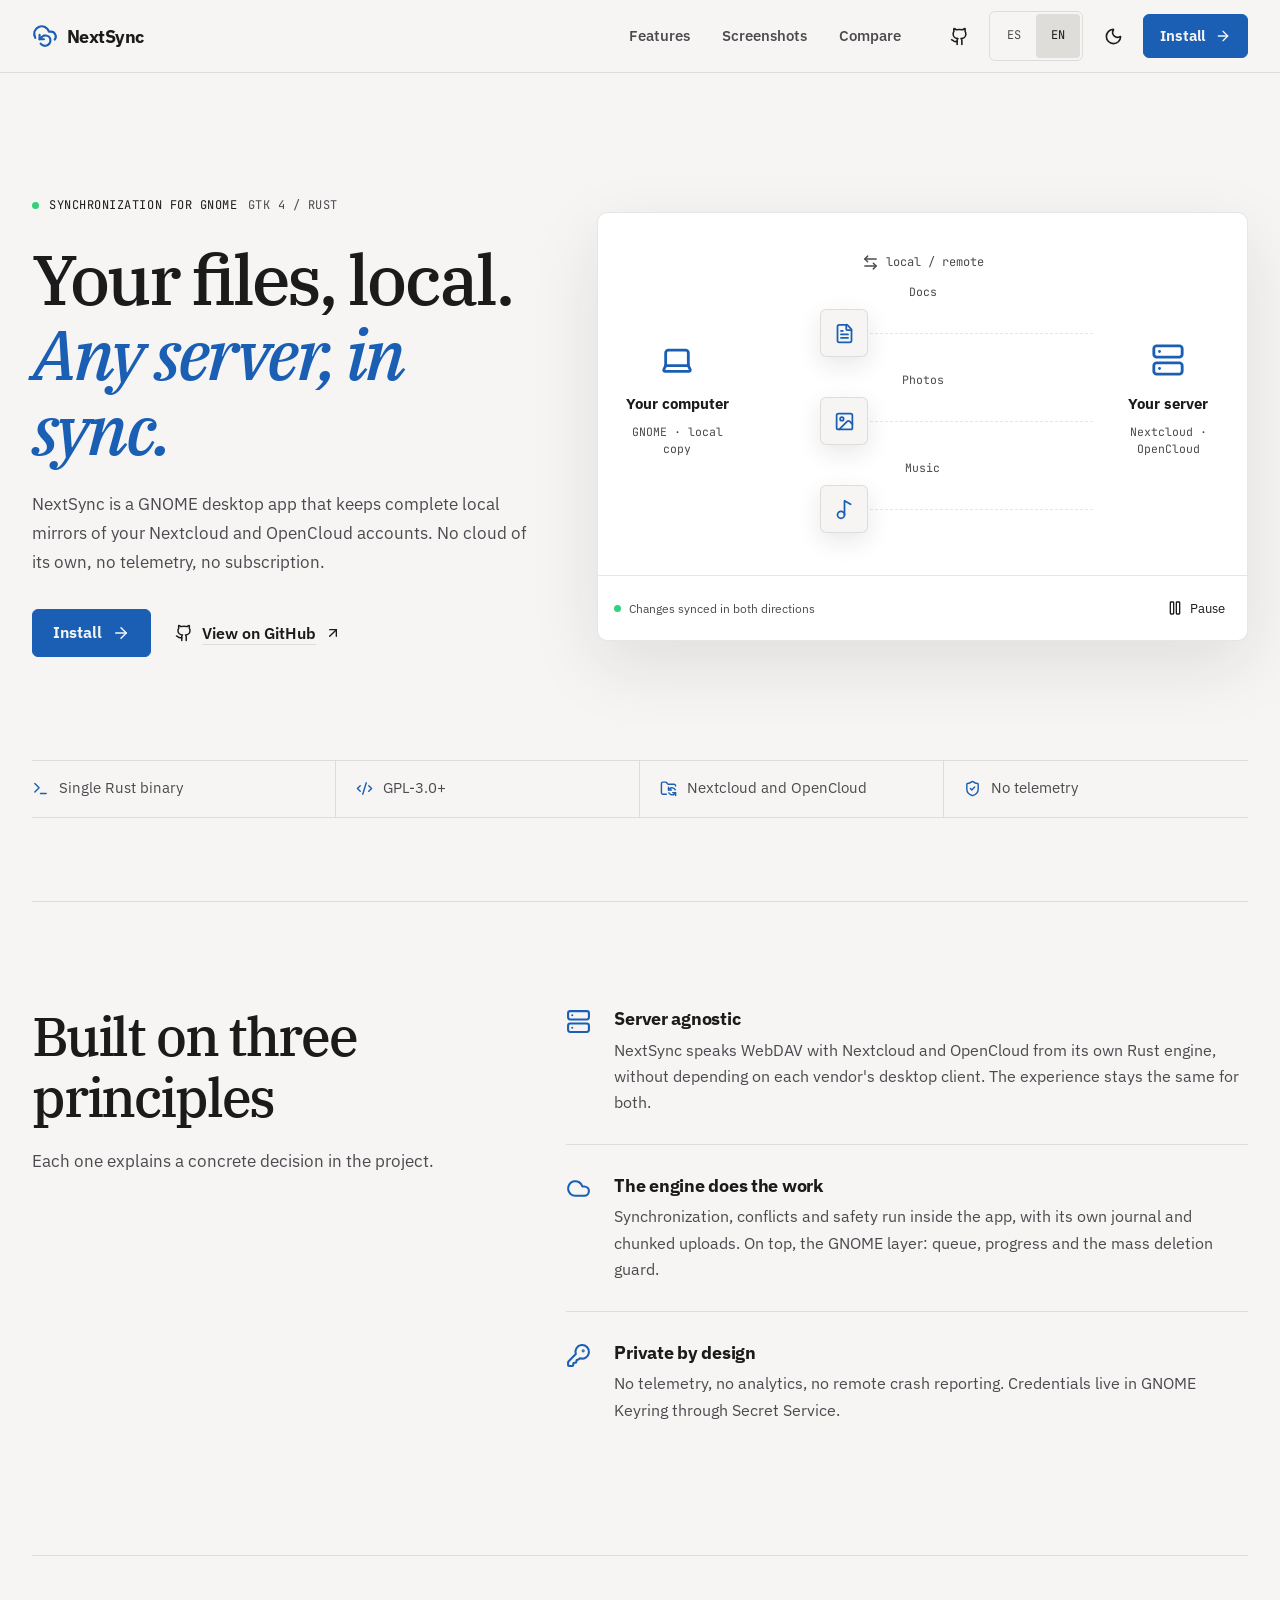
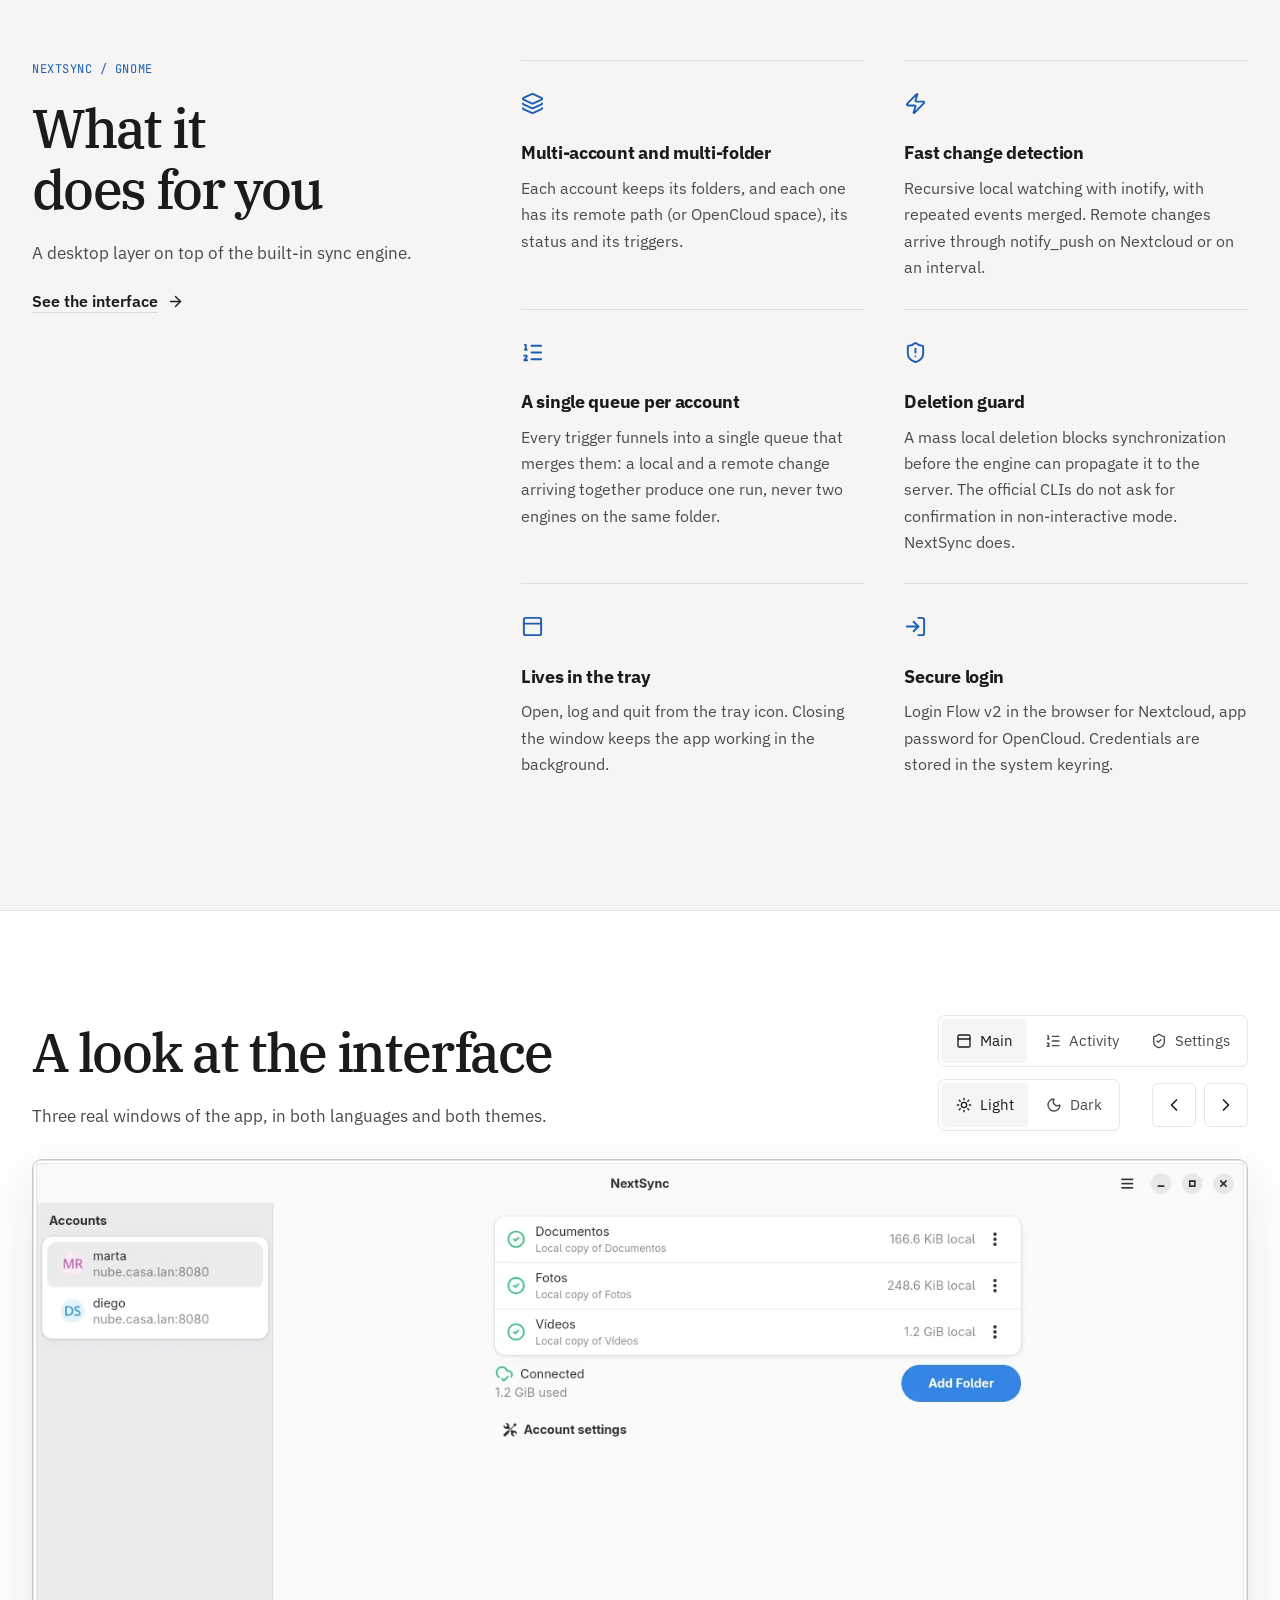
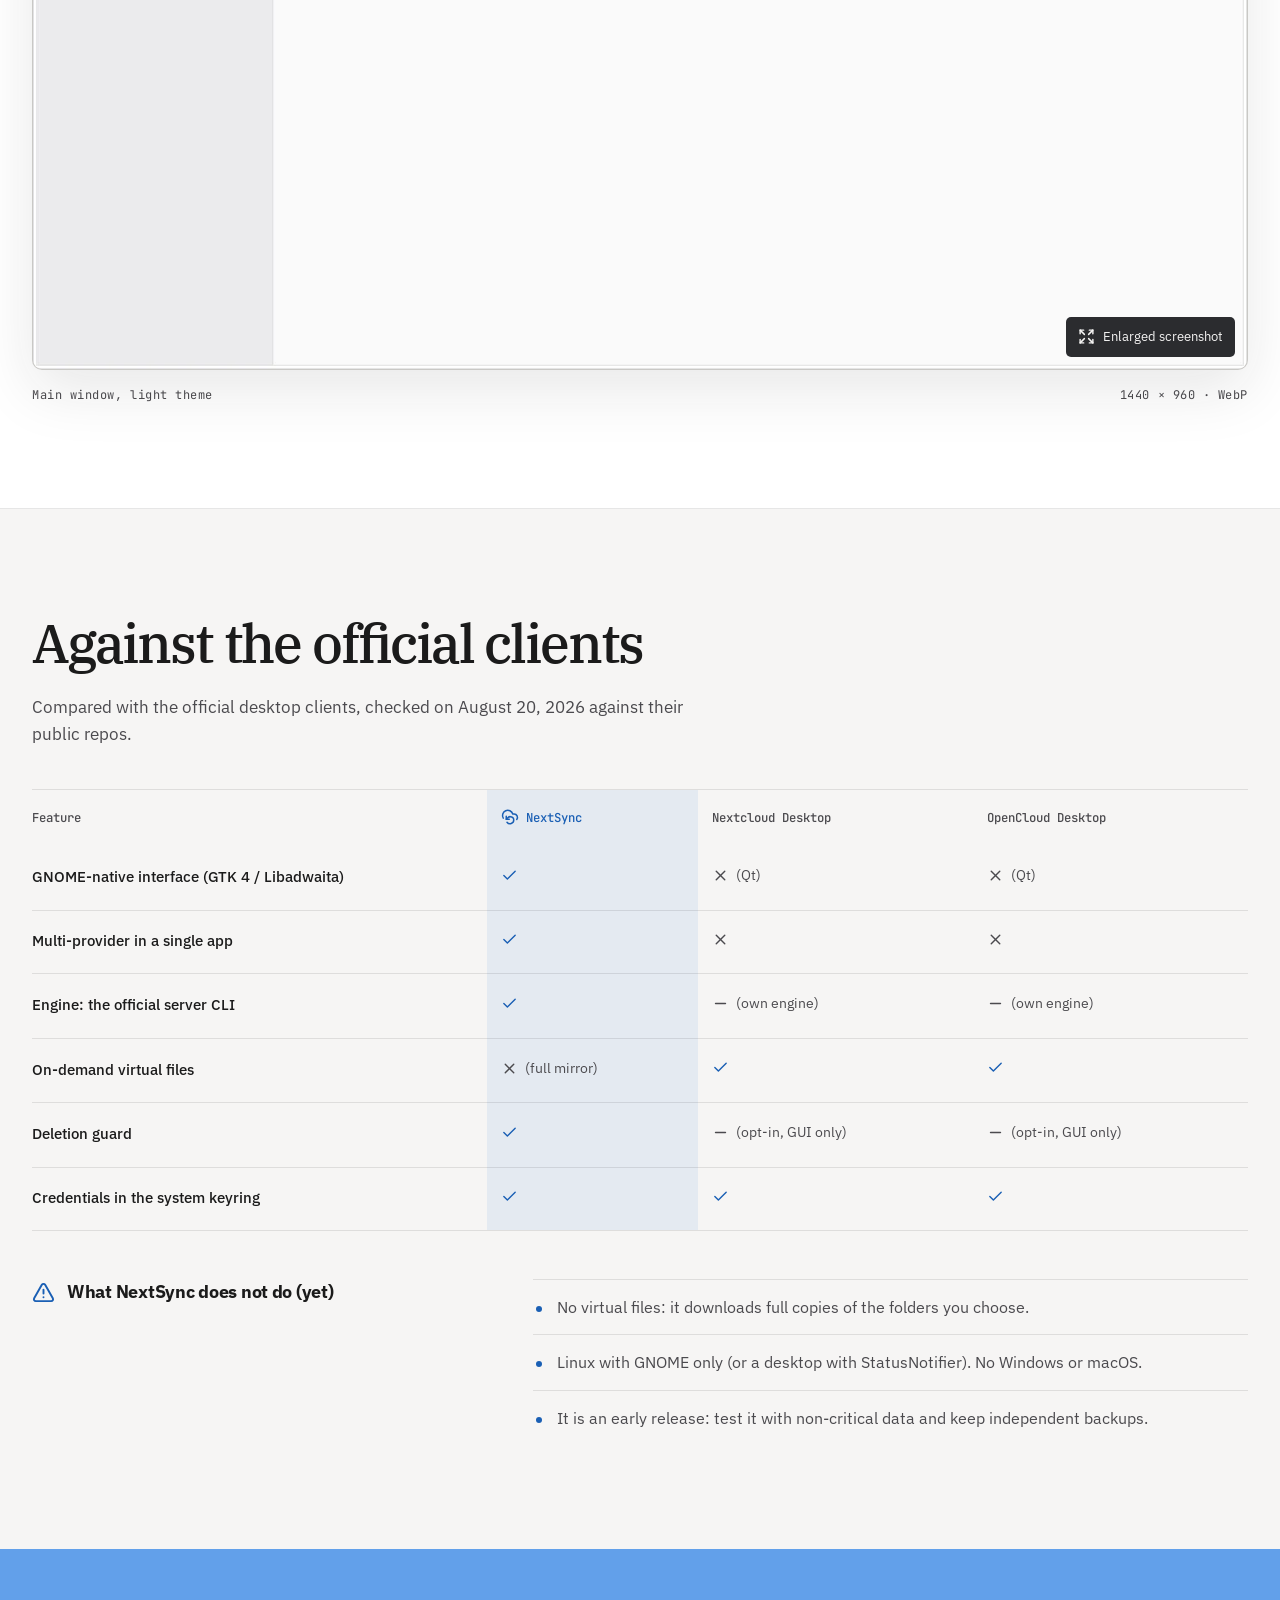
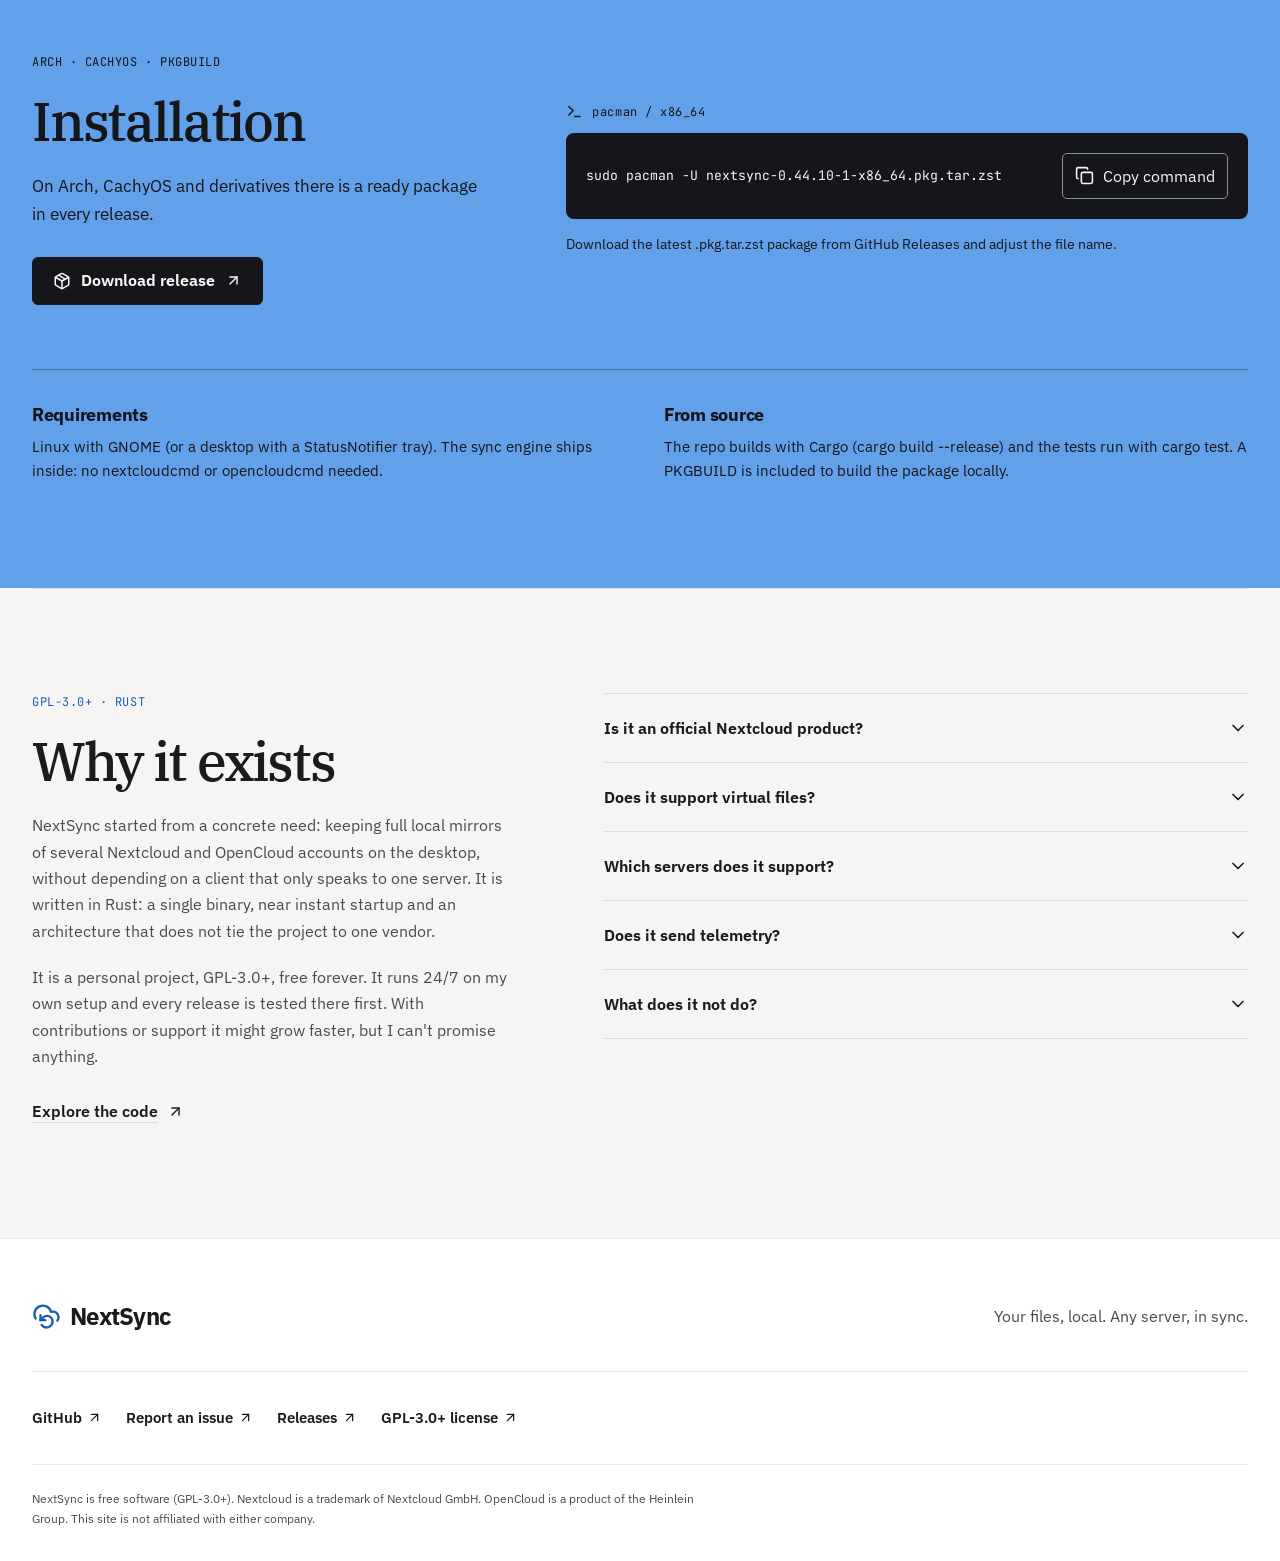
==== commit 1072c05f: "chore(release): 0.44.10" ====
--- a/landing/index.html
+++ b/landing/index.html
@@ -435,7 +435,7 @@
             <span>pacman / x86_64</span>
           </div>
           <div class="command-box">
-            <code id="installCmd">sudo pacman -U nextsync-0.44.8-1-x86_64.pkg.tar.zst</code>
+            <code id="installCmd">sudo pacman -U nextsync-0.44.10-1-x86_64.pkg.tar.zst</code>
             <button type="button" id="copyBtn" aria-label="Copiar comando" data-i18n-aria="install.copy">
               <svg class="icon i-copy" width="19" height="19" aria-hidden="true"><use href="#i-copy" /></svg>
               <svg class="icon i-copied" width="19" height="19" aria-hidden="true"><use href="#i-check-check" /></svg>
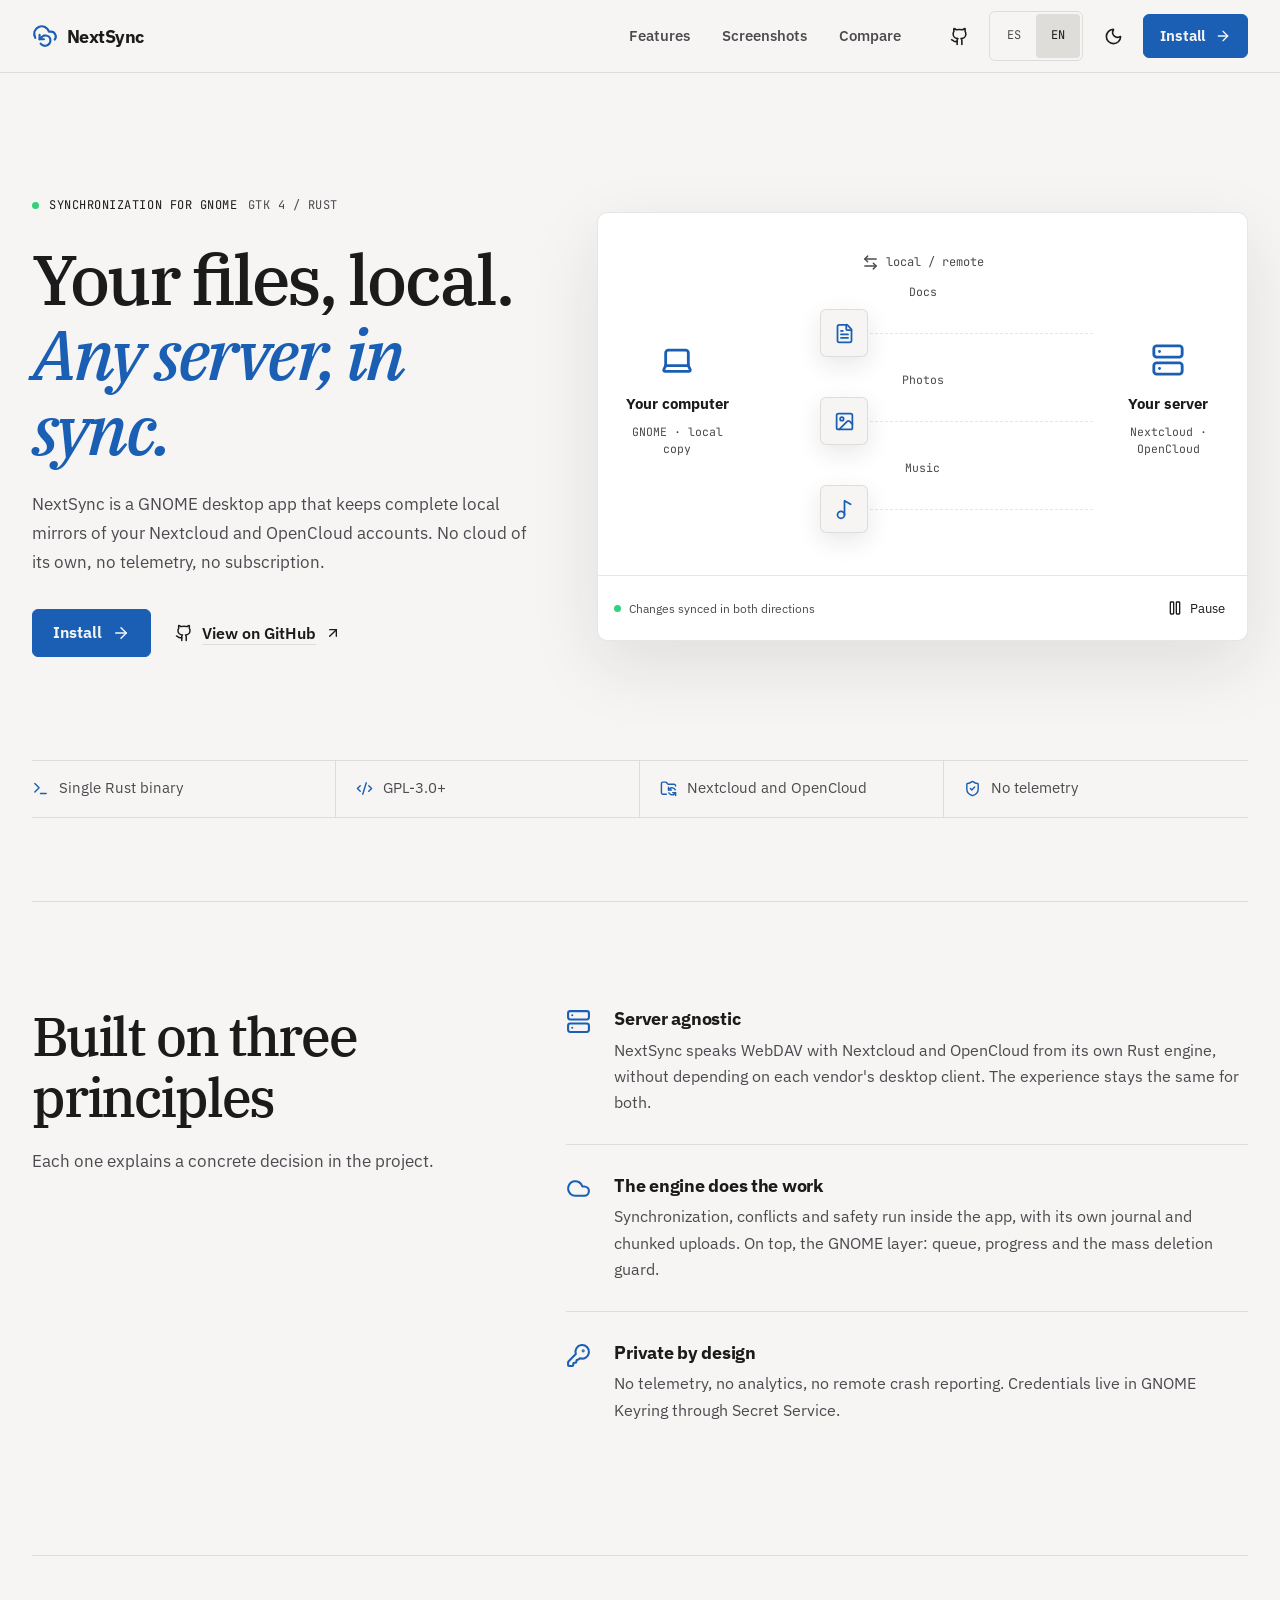
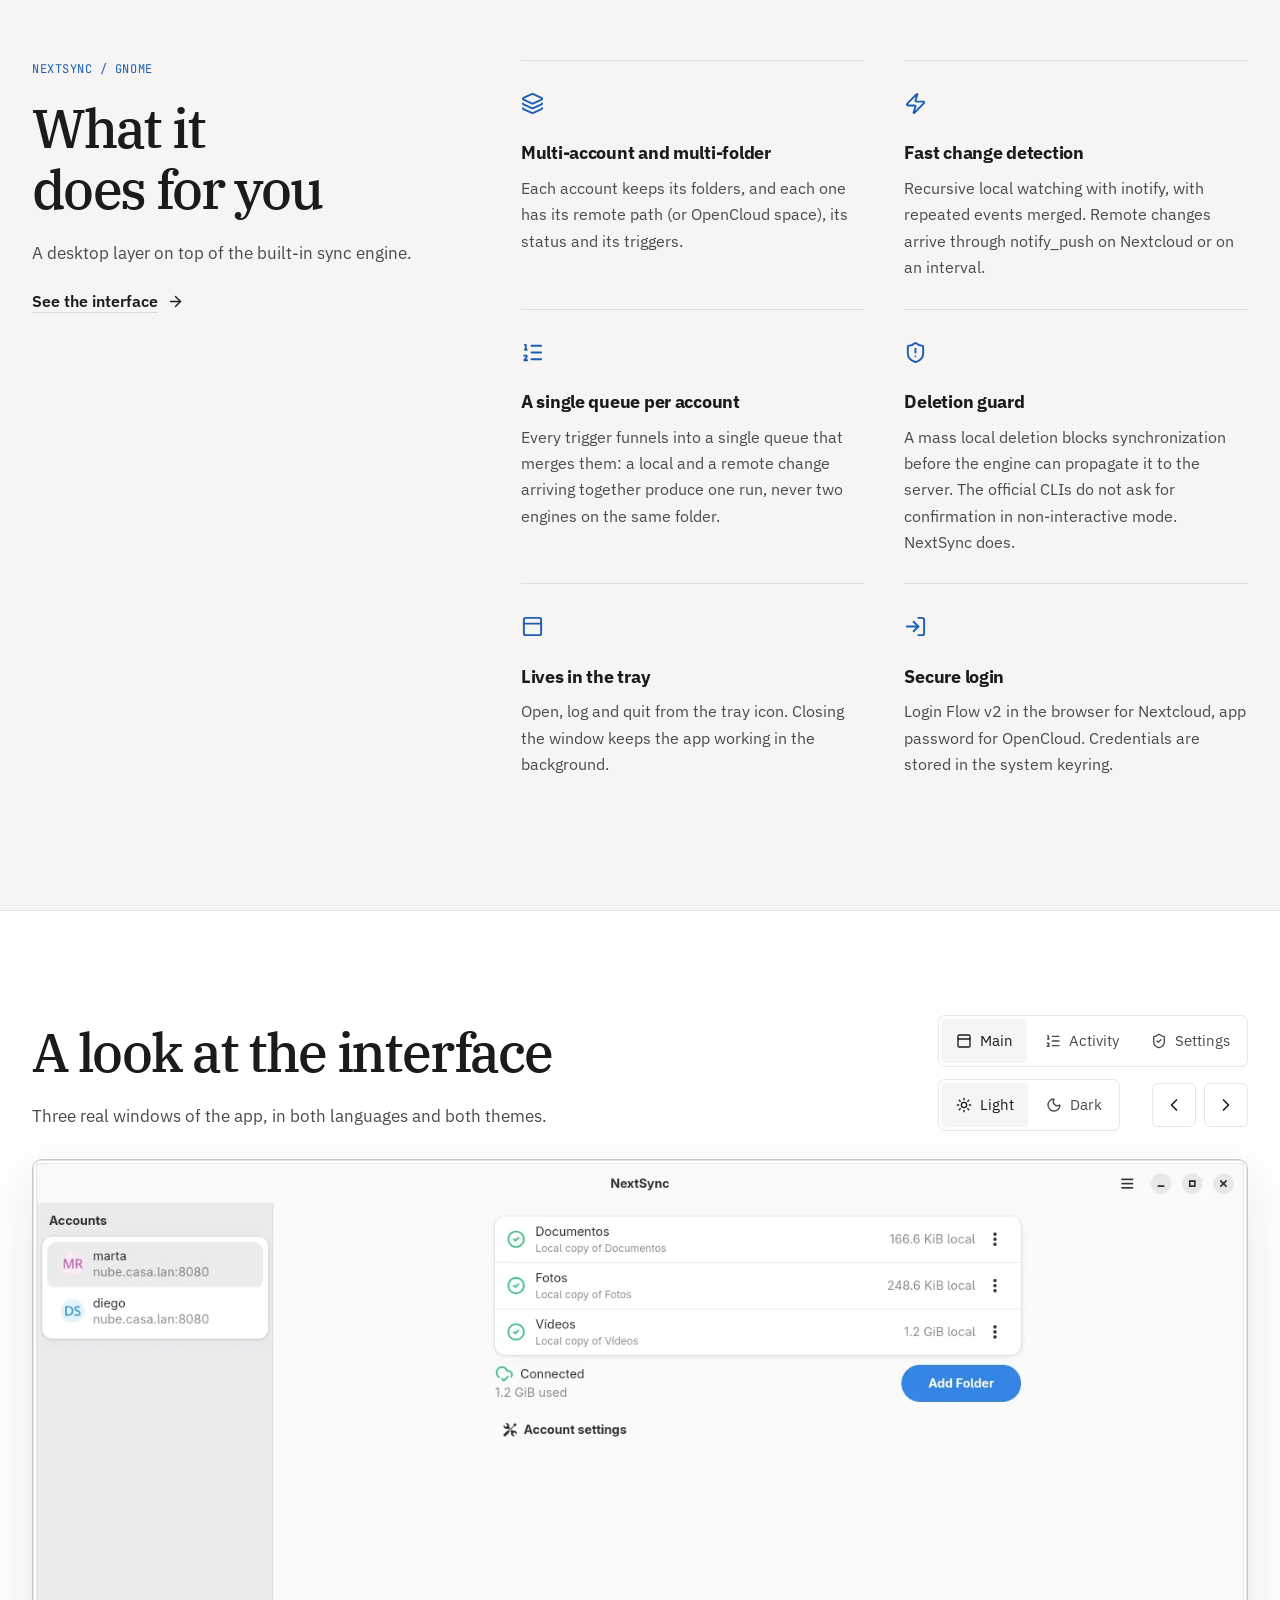
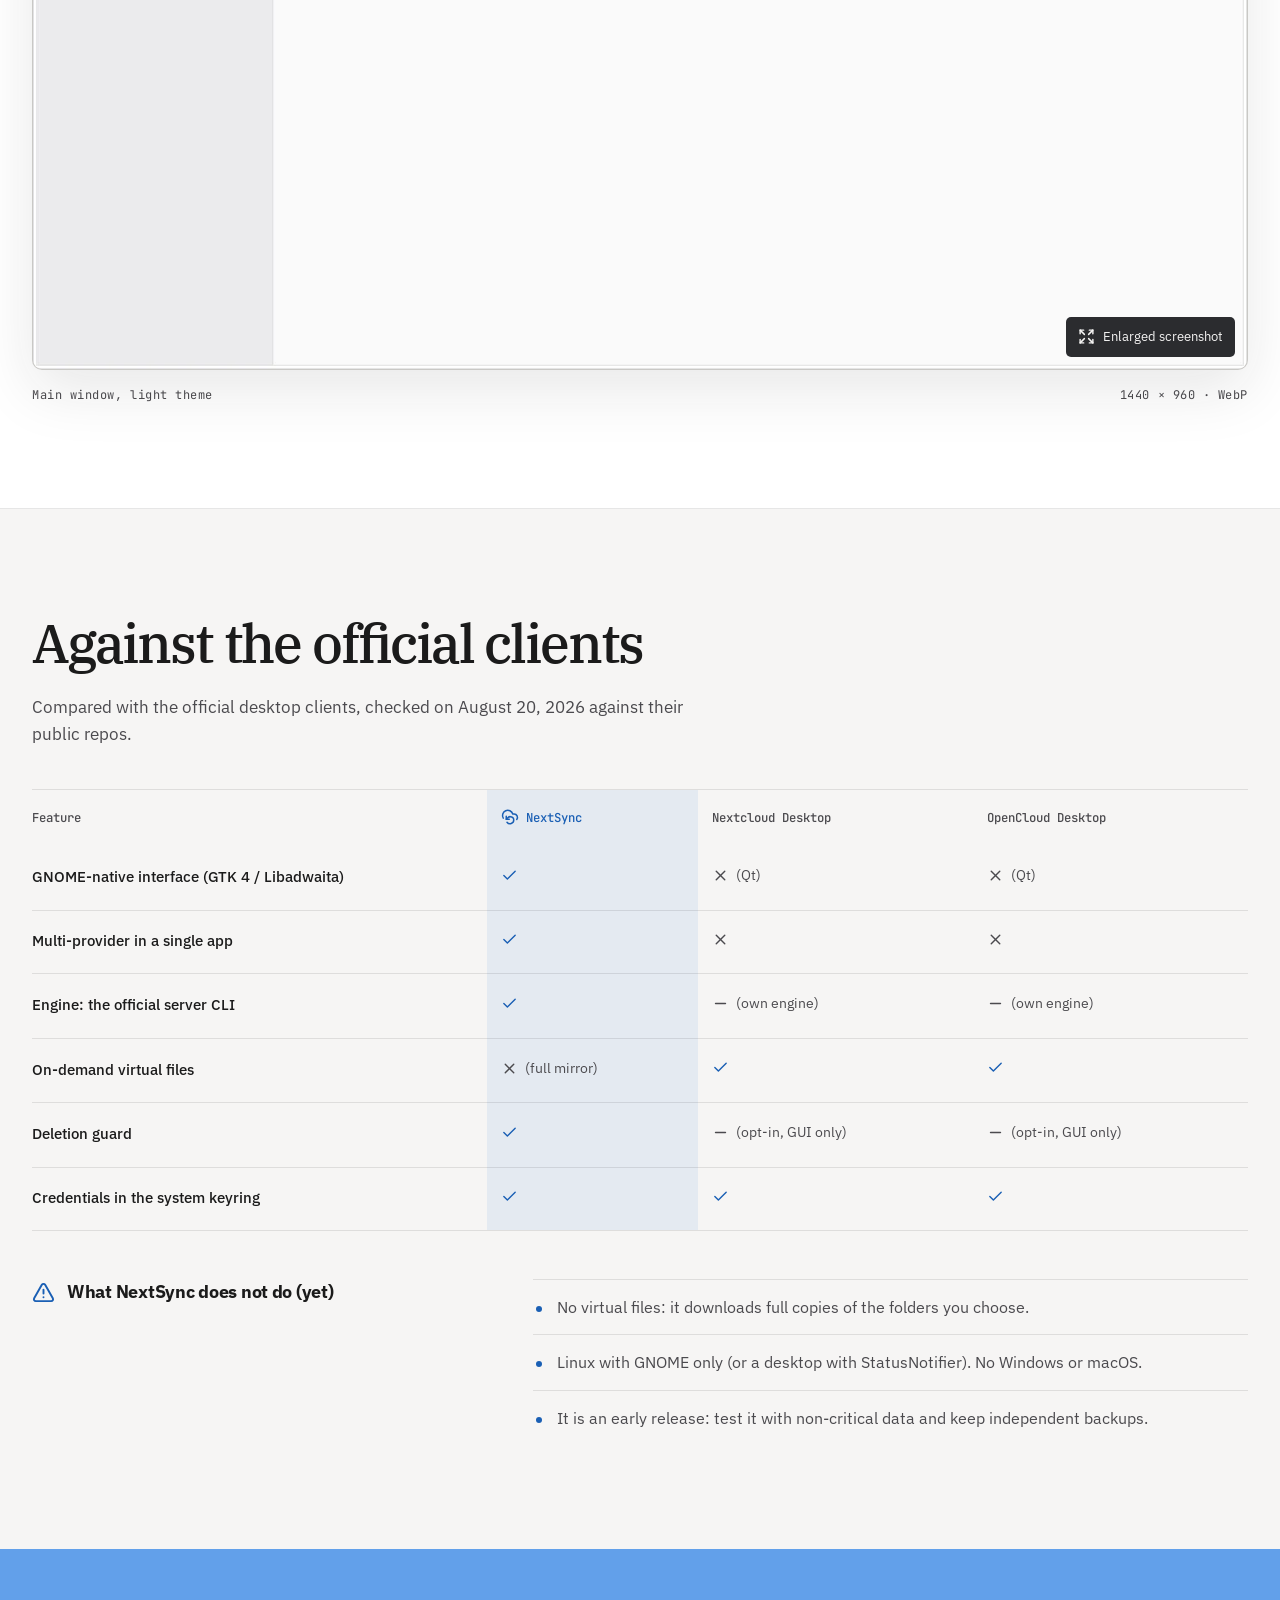
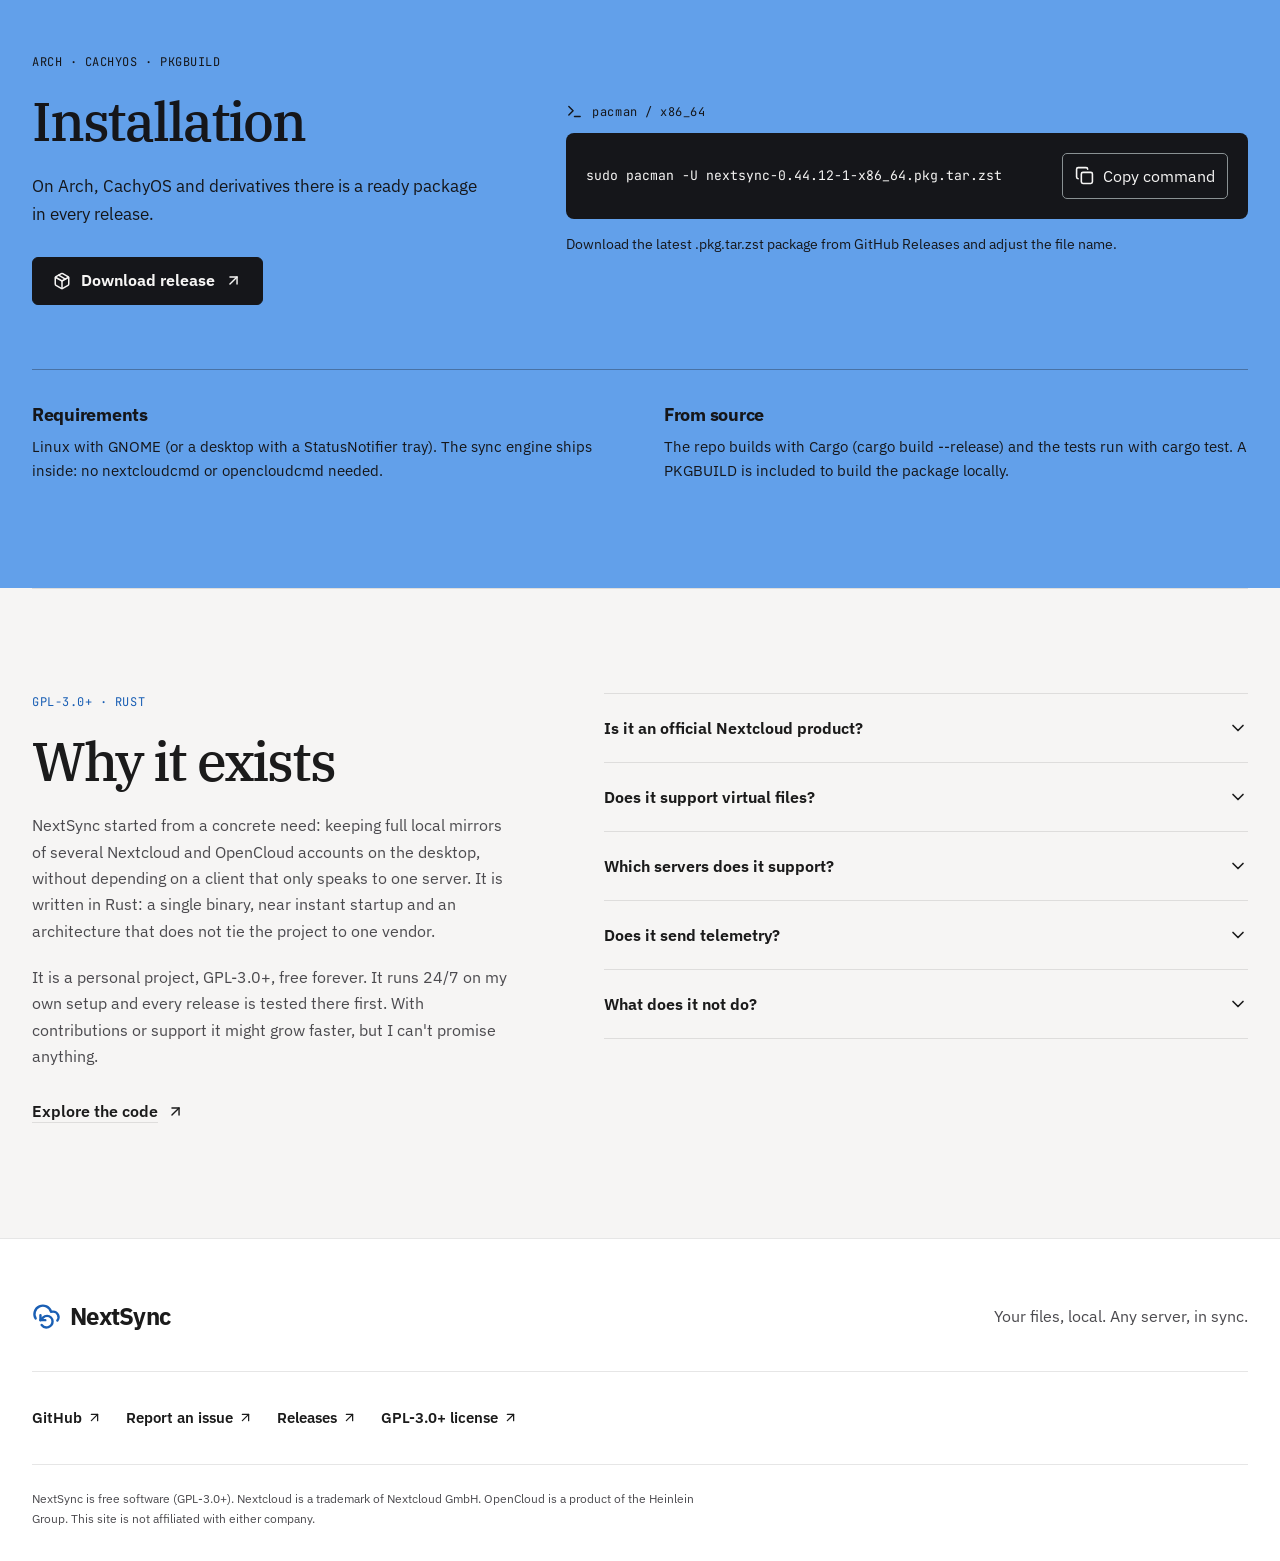
==== commit 51484230: "chore(release): 0.44.12" ====
--- a/landing/index.html
+++ b/landing/index.html
@@ -435,7 +435,7 @@
             <span>pacman / x86_64</span>
           </div>
           <div class="command-box">
-            <code id="installCmd">sudo pacman -U nextsync-0.44.10-1-x86_64.pkg.tar.zst</code>
+            <code id="installCmd">sudo pacman -U nextsync-0.44.12-1-x86_64.pkg.tar.zst</code>
             <button type="button" id="copyBtn" aria-label="Copiar comando" data-i18n-aria="install.copy">
               <svg class="icon i-copy" width="19" height="19" aria-hidden="true"><use href="#i-copy" /></svg>
               <svg class="icon i-copied" width="19" height="19" aria-hidden="true"><use href="#i-check-check" /></svg>
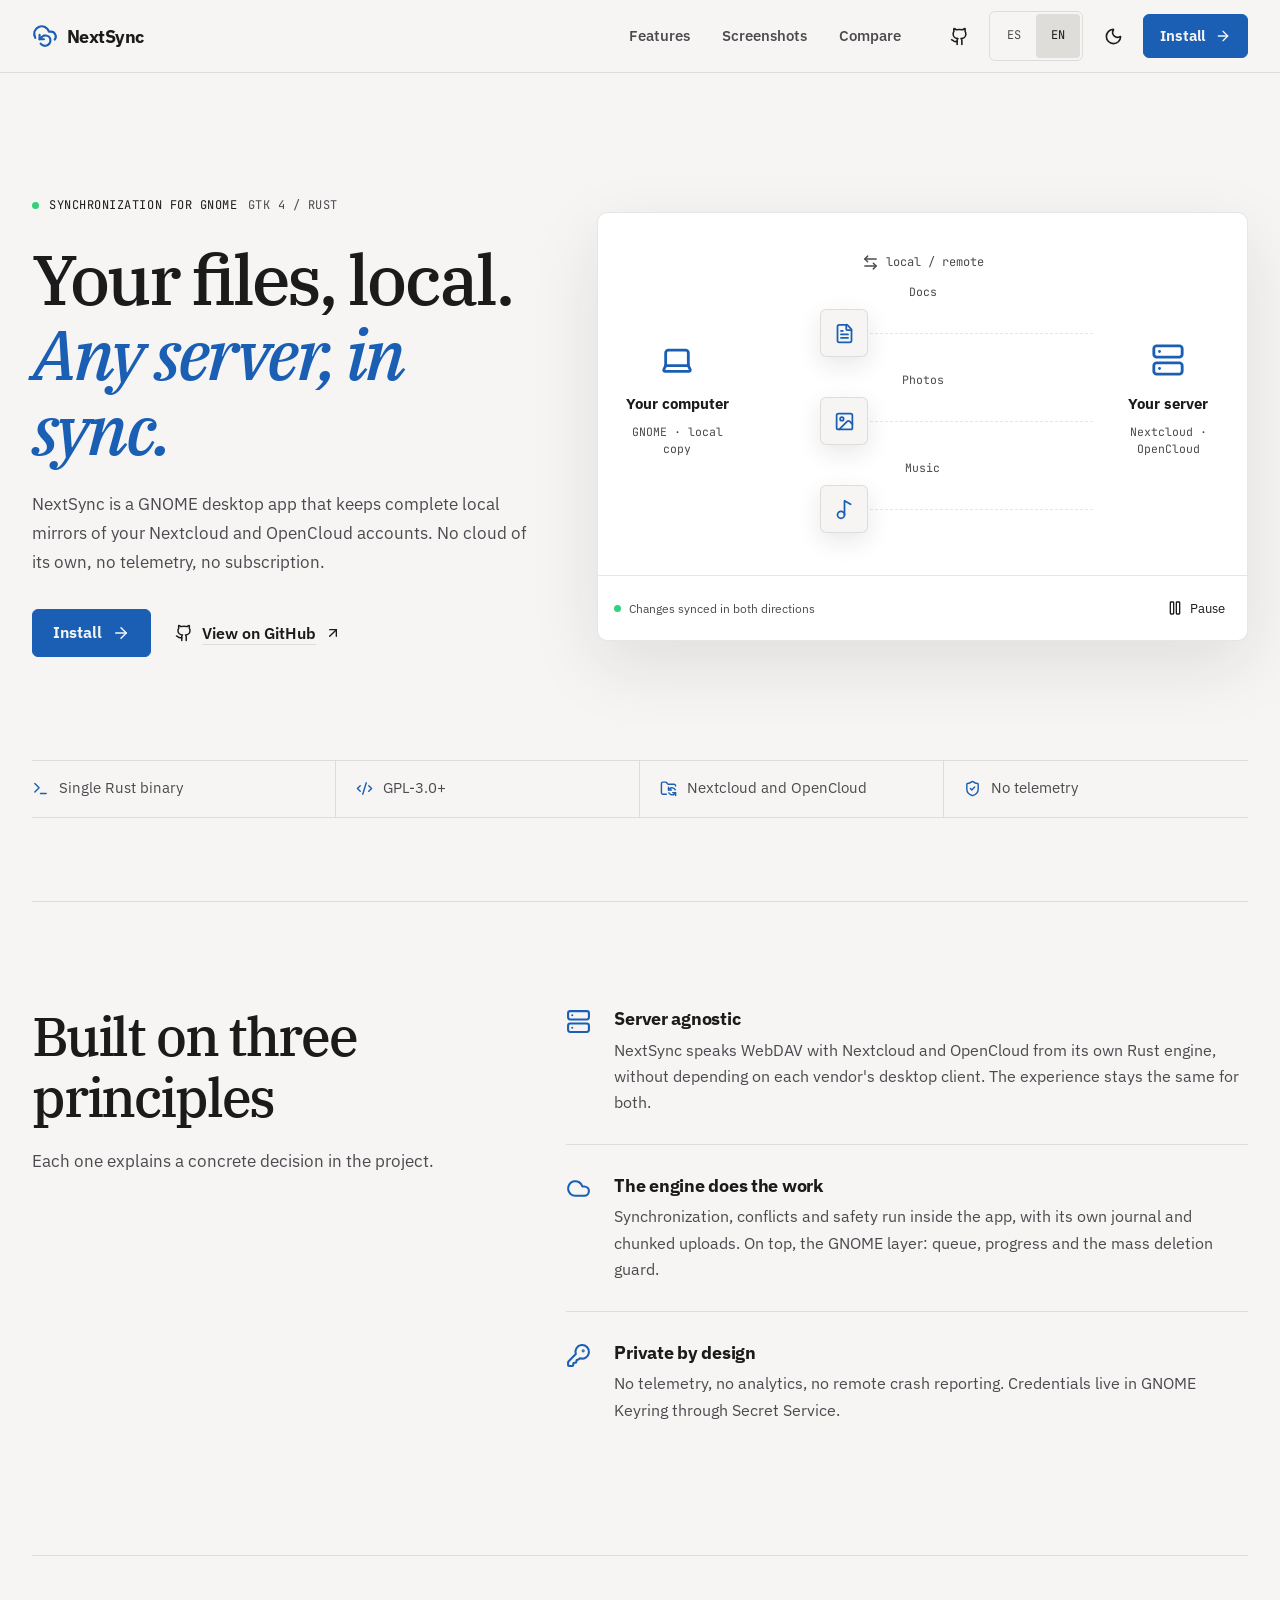
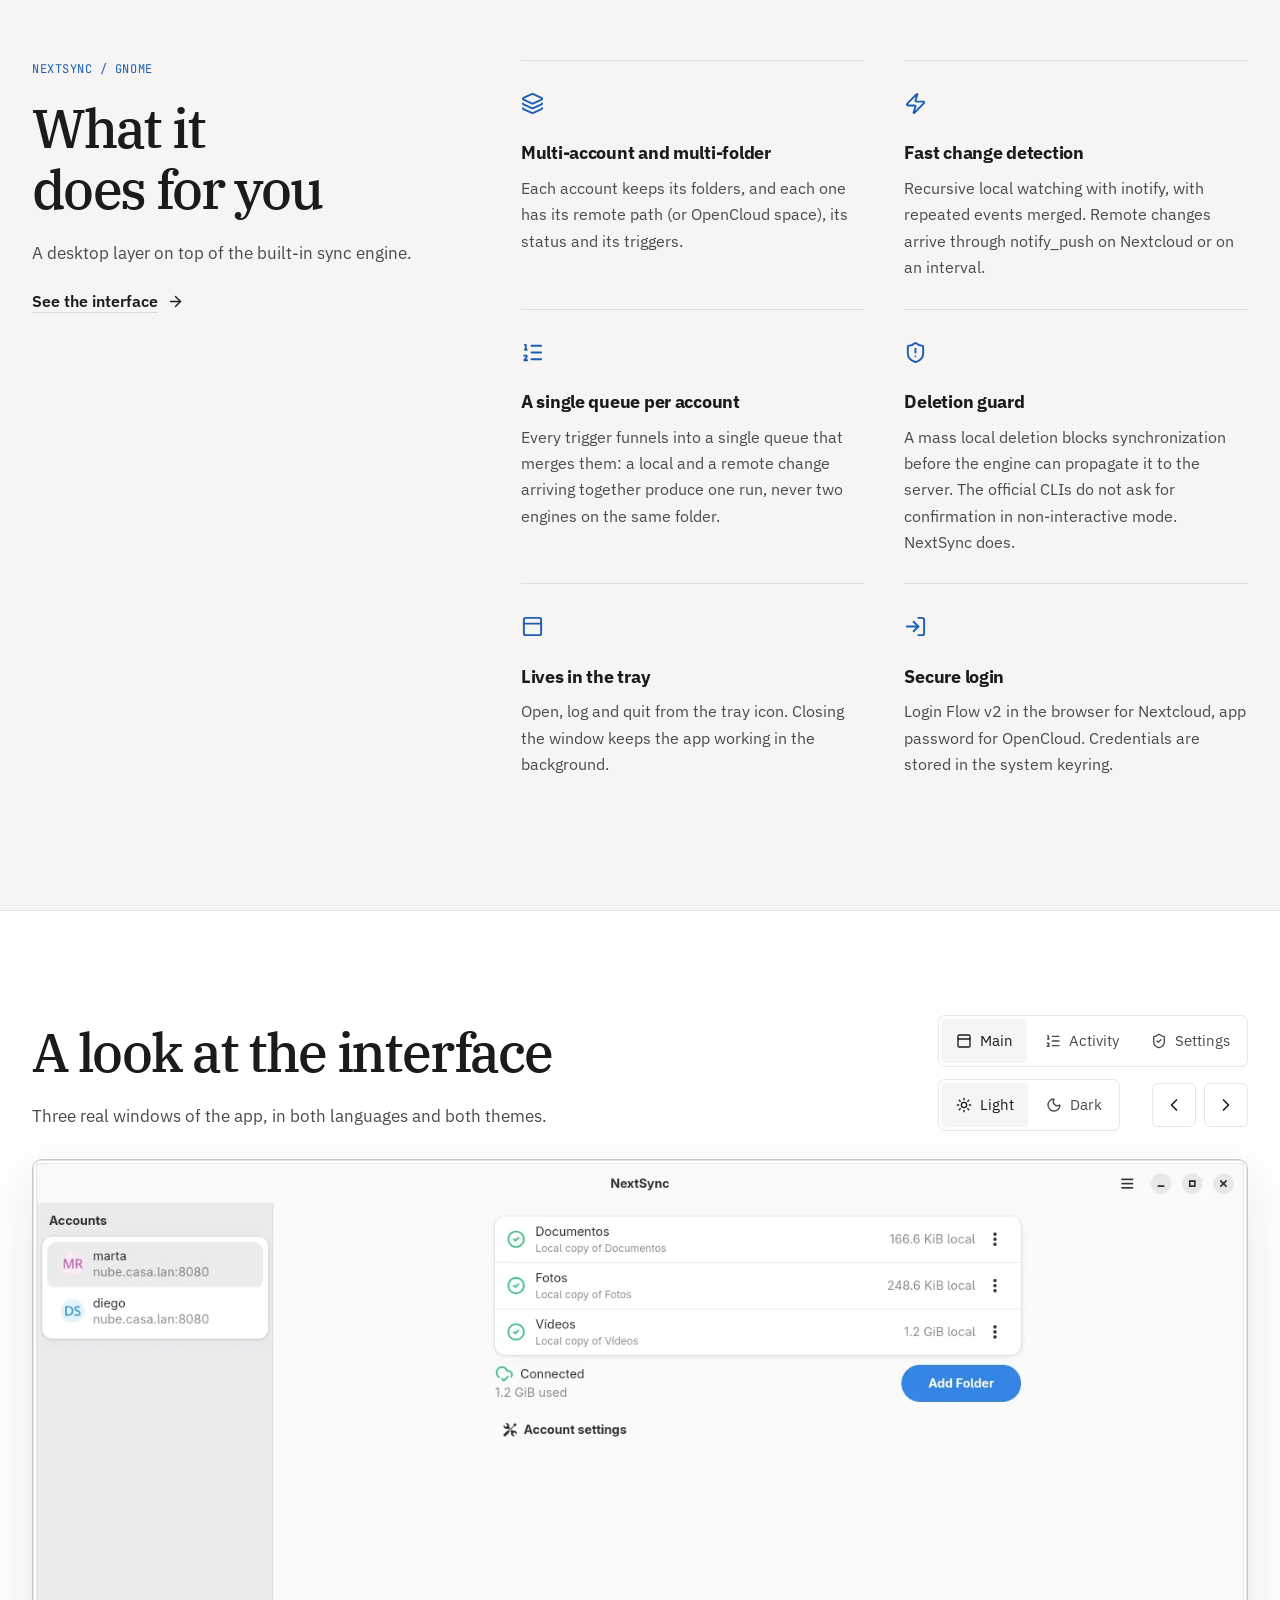
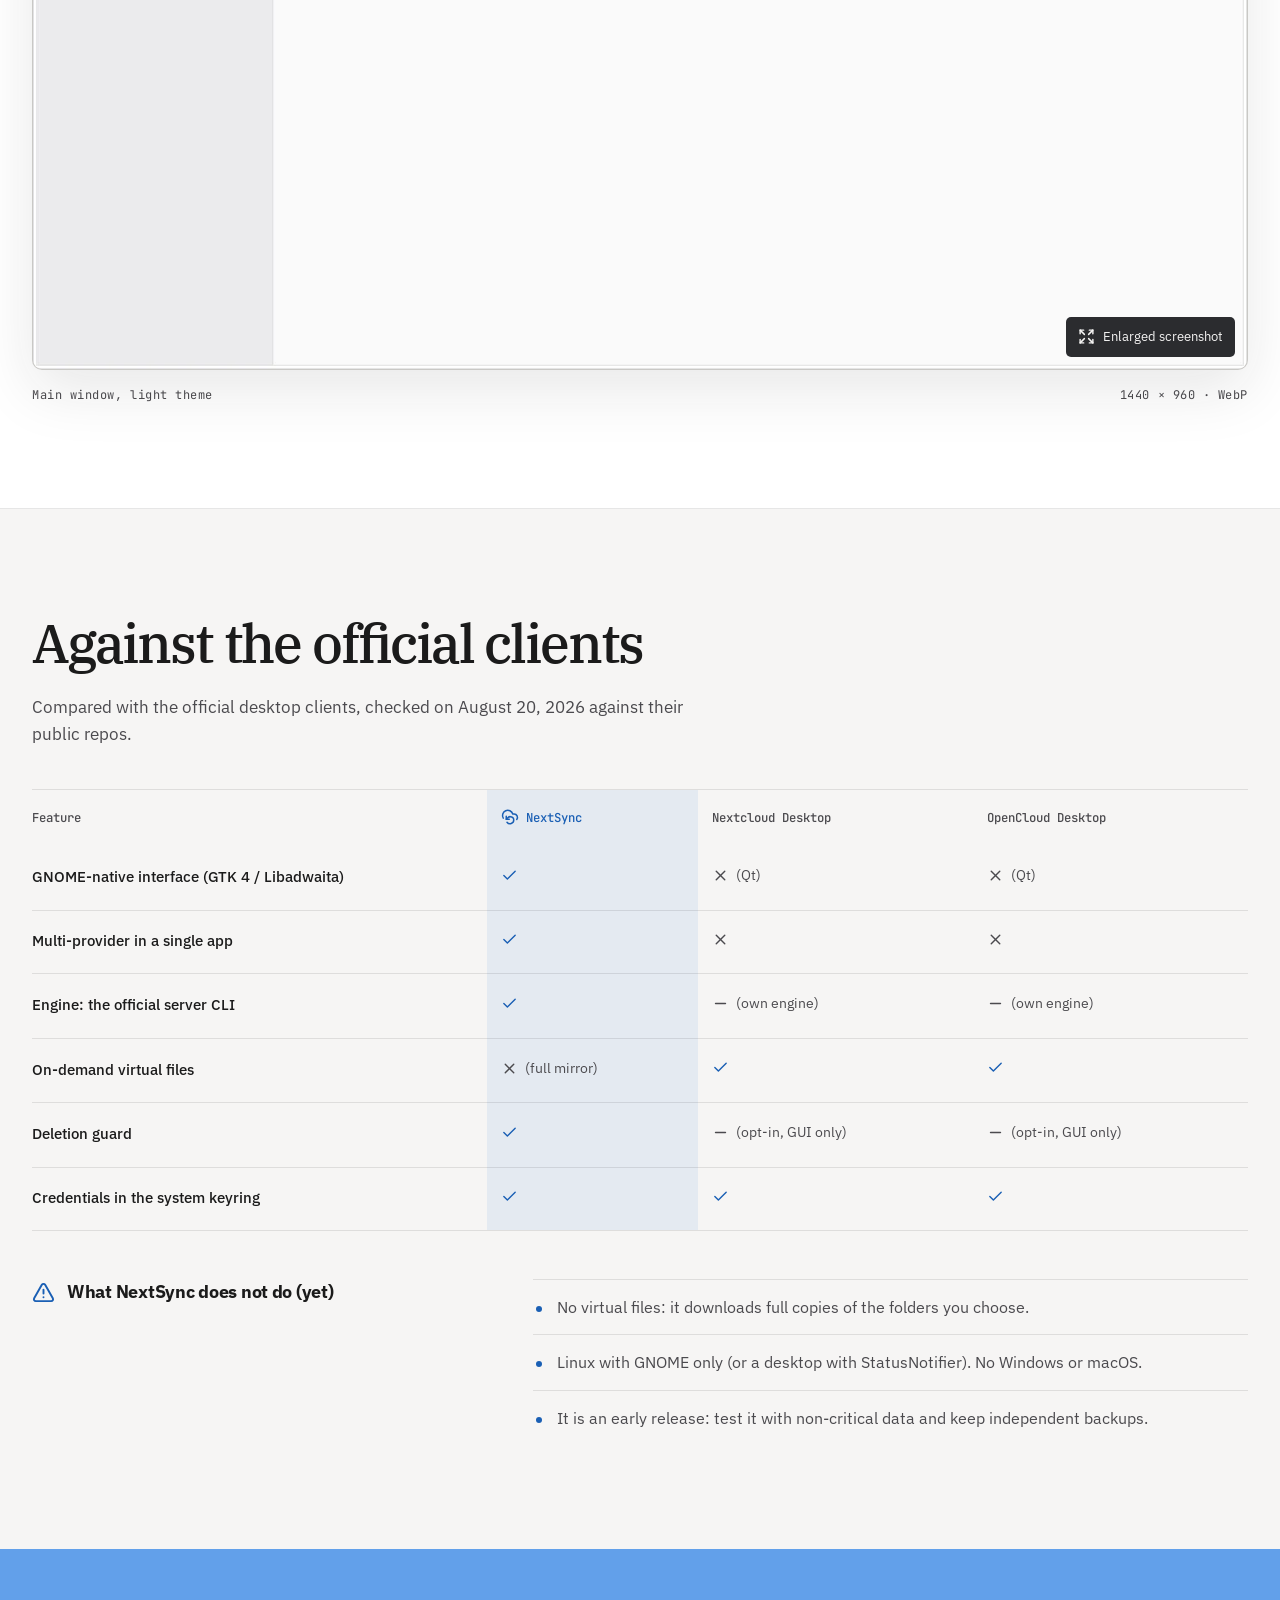
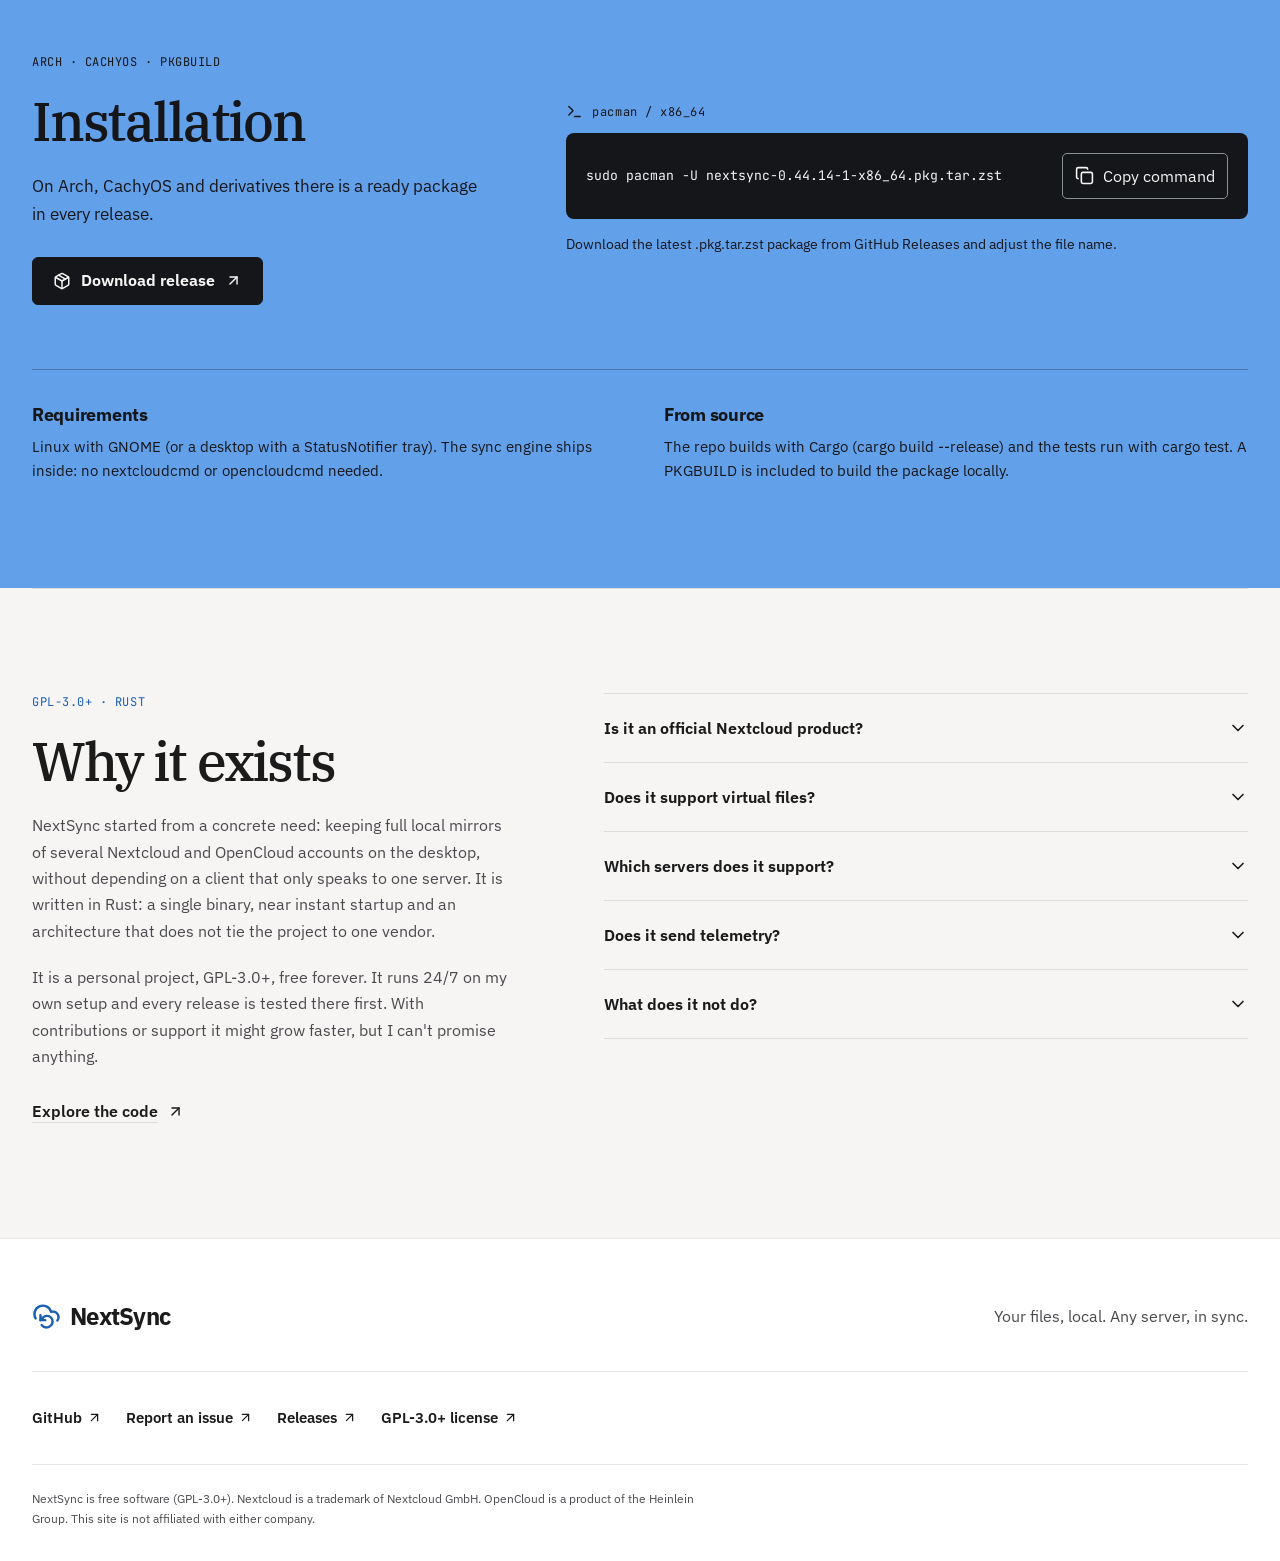
==== commit 0ffa8f42: "chore(release): 0.44.14" ====
--- a/landing/index.html
+++ b/landing/index.html
@@ -435,7 +435,7 @@
             <span>pacman / x86_64</span>
           </div>
           <div class="command-box">
-            <code id="installCmd">sudo pacman -U nextsync-0.44.12-1-x86_64.pkg.tar.zst</code>
+            <code id="installCmd">sudo pacman -U nextsync-0.44.14-1-x86_64.pkg.tar.zst</code>
             <button type="button" id="copyBtn" aria-label="Copiar comando" data-i18n-aria="install.copy">
               <svg class="icon i-copy" width="19" height="19" aria-hidden="true"><use href="#i-copy" /></svg>
               <svg class="icon i-copied" width="19" height="19" aria-hidden="true"><use href="#i-check-check" /></svg>
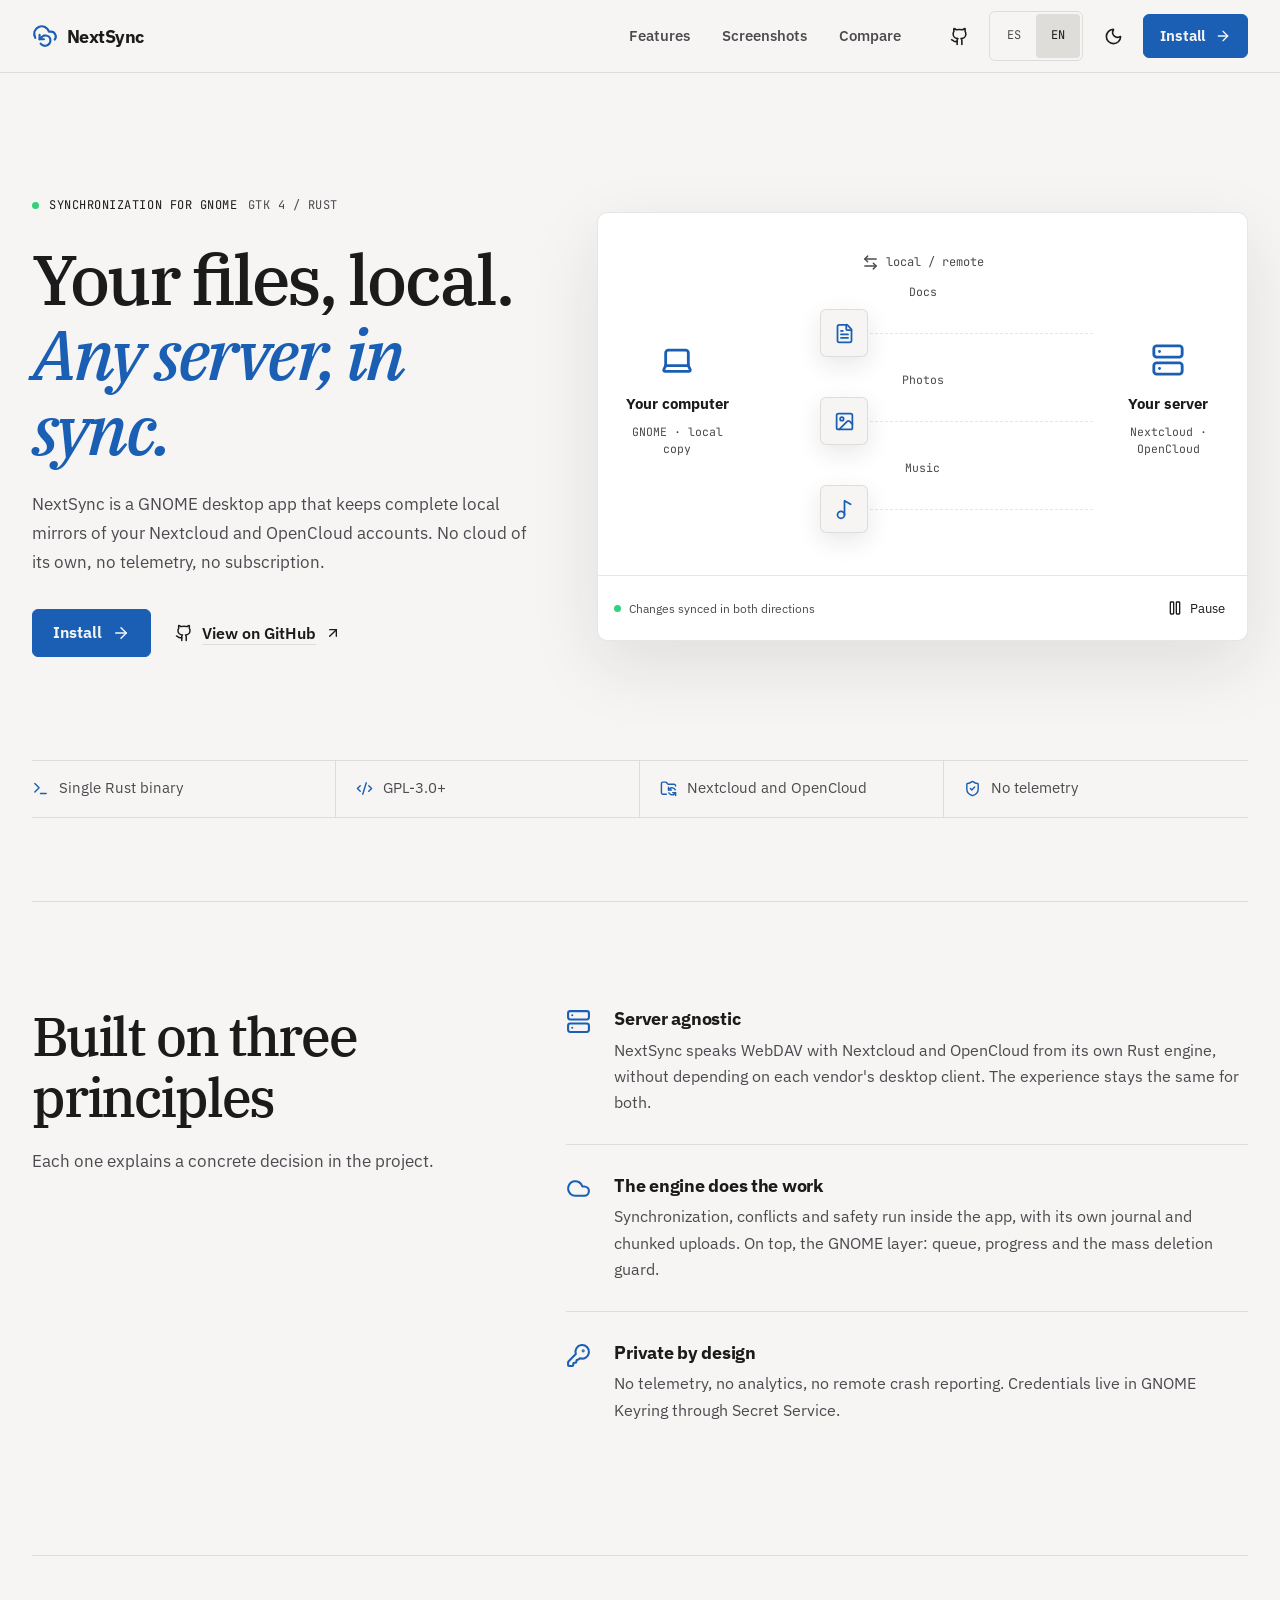
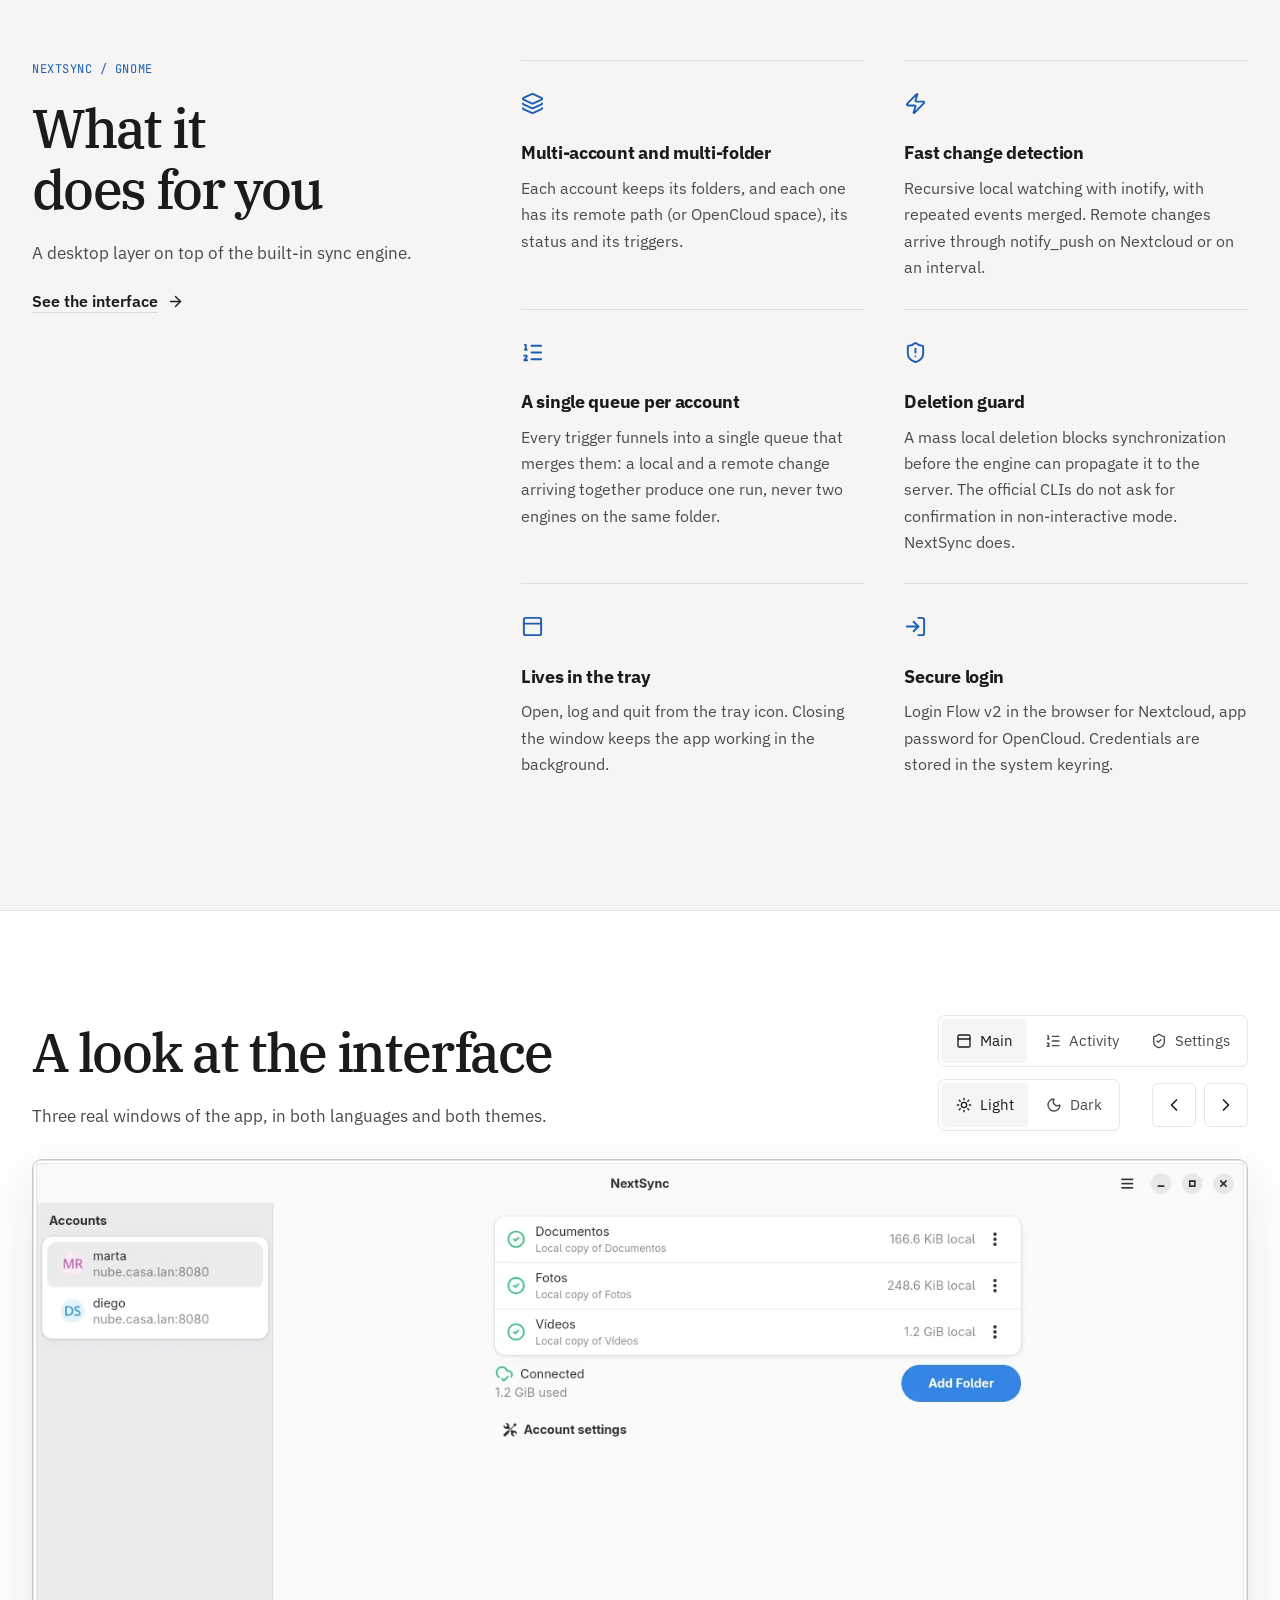
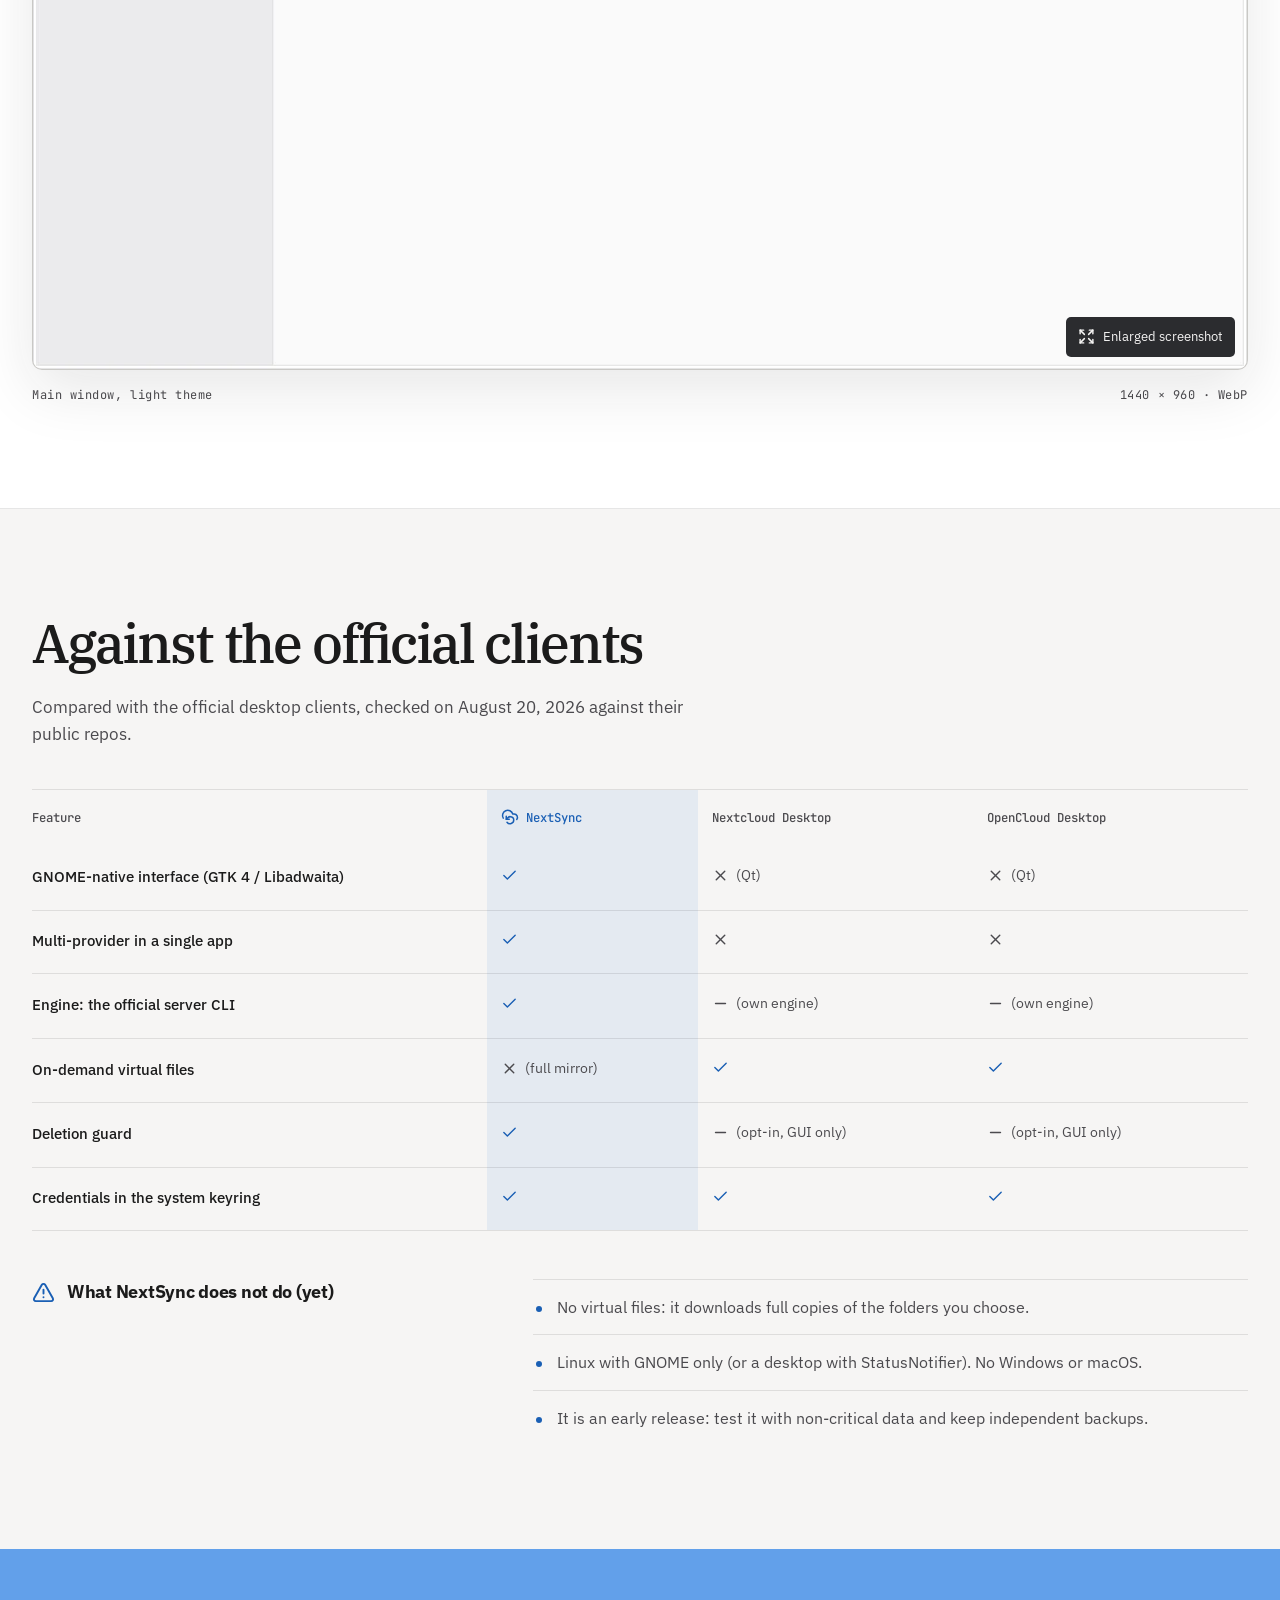
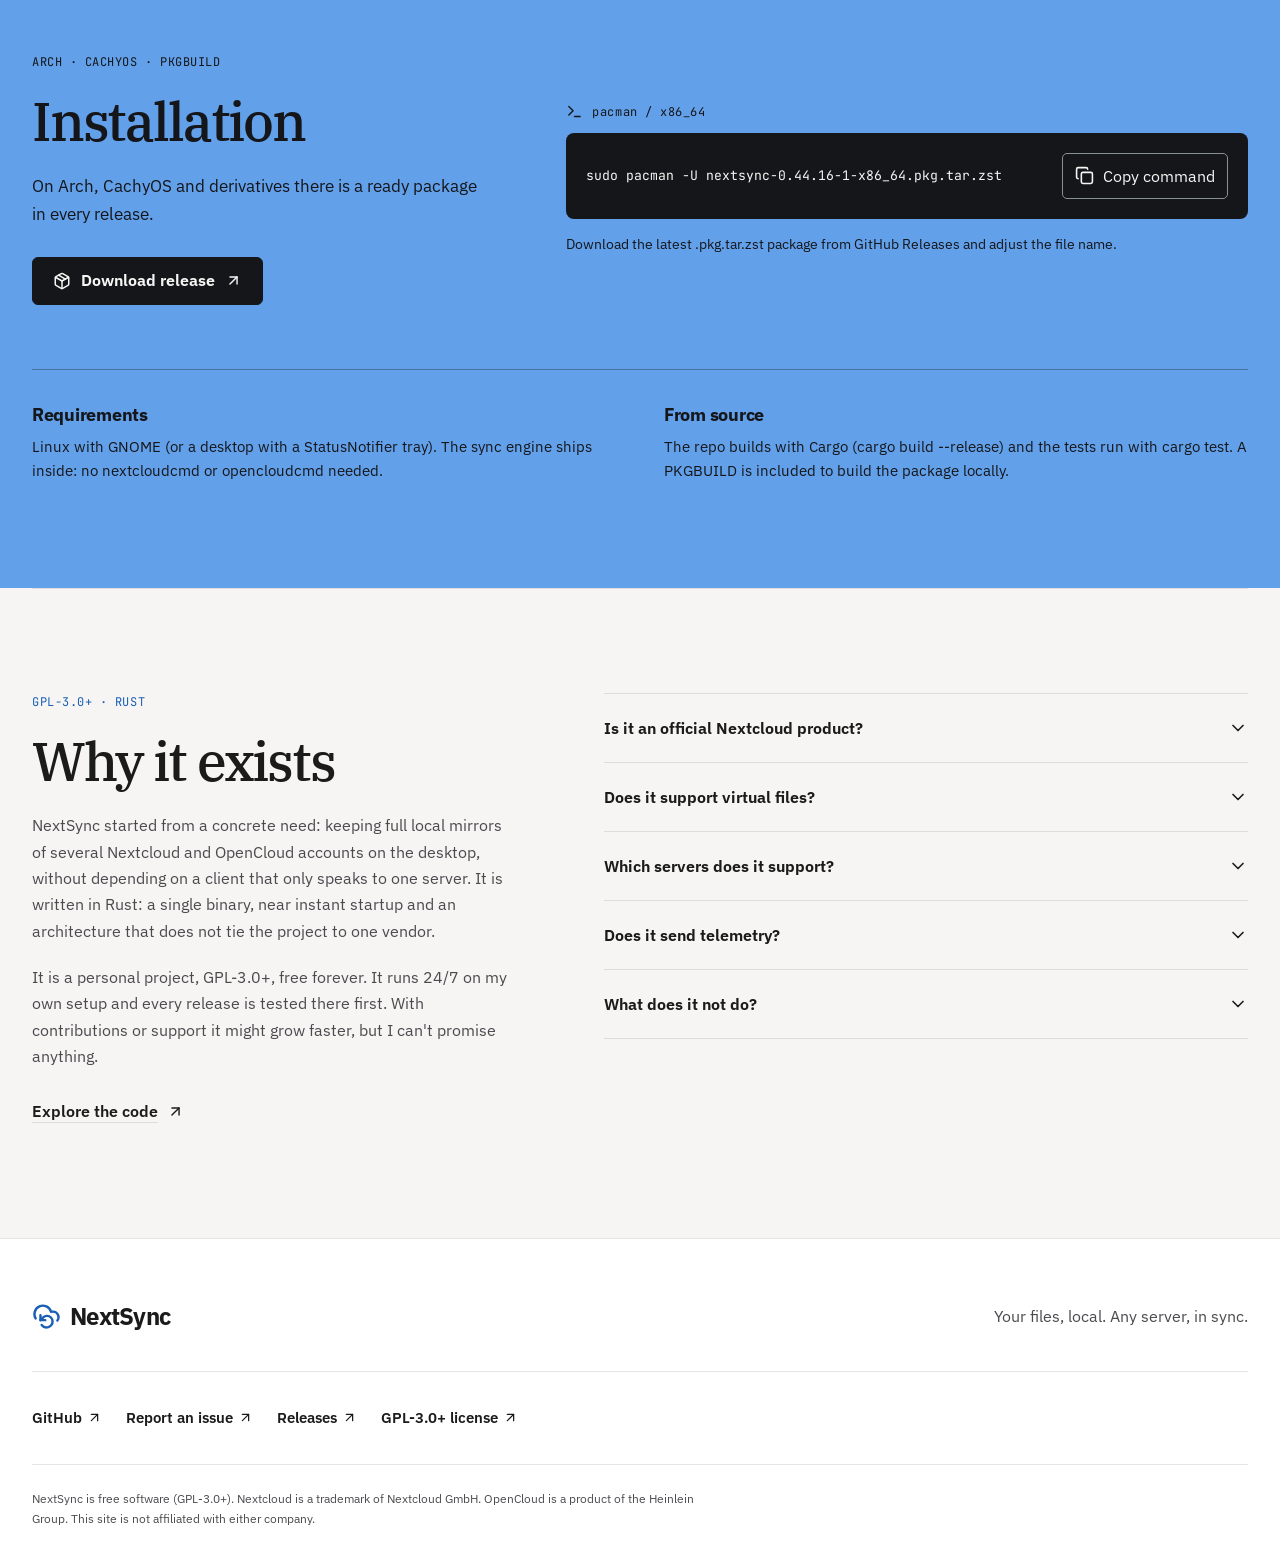
==== commit cbc47629: "chore(release): 0.44.16" ====
--- a/landing/index.html
+++ b/landing/index.html
@@ -435,7 +435,7 @@
             <span>pacman / x86_64</span>
           </div>
           <div class="command-box">
-            <code id="installCmd">sudo pacman -U nextsync-0.44.14-1-x86_64.pkg.tar.zst</code>
+            <code id="installCmd">sudo pacman -U nextsync-0.44.16-1-x86_64.pkg.tar.zst</code>
             <button type="button" id="copyBtn" aria-label="Copiar comando" data-i18n-aria="install.copy">
               <svg class="icon i-copy" width="19" height="19" aria-hidden="true"><use href="#i-copy" /></svg>
               <svg class="icon i-copied" width="19" height="19" aria-hidden="true"><use href="#i-check-check" /></svg>
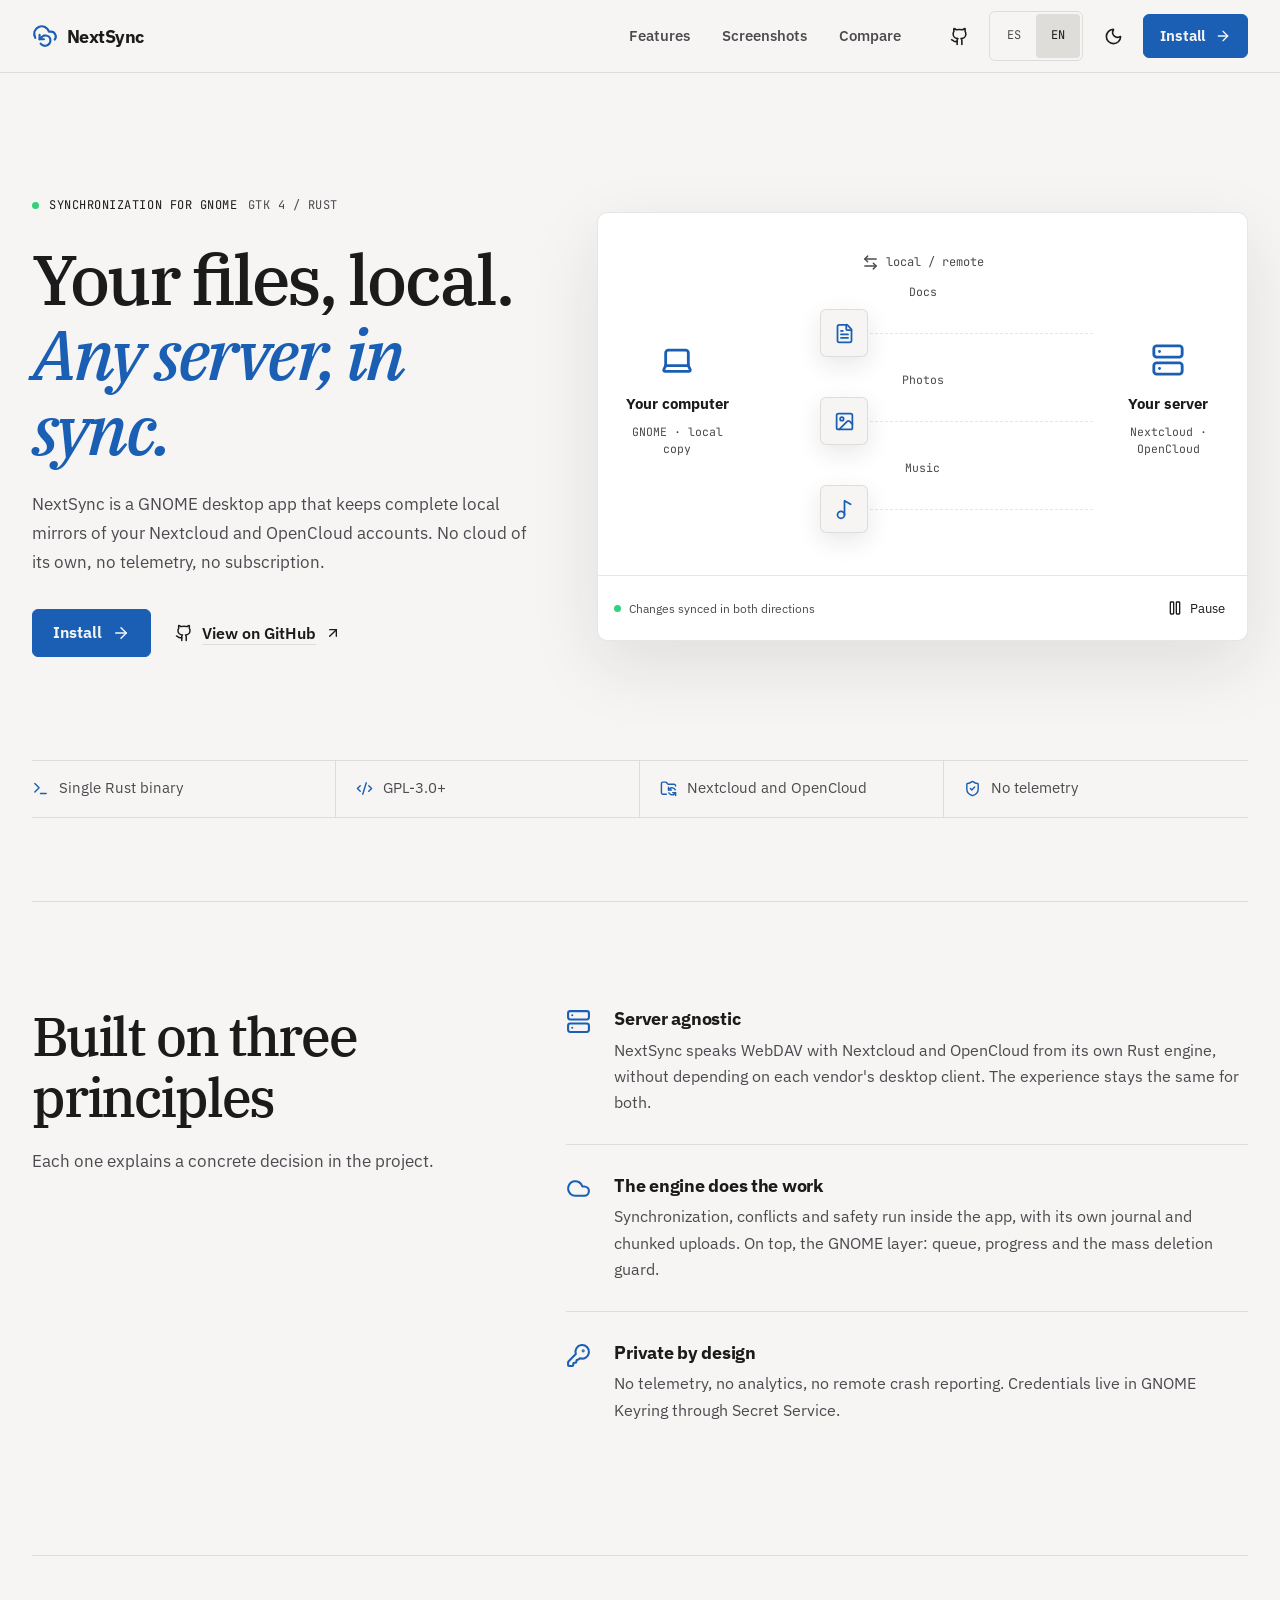
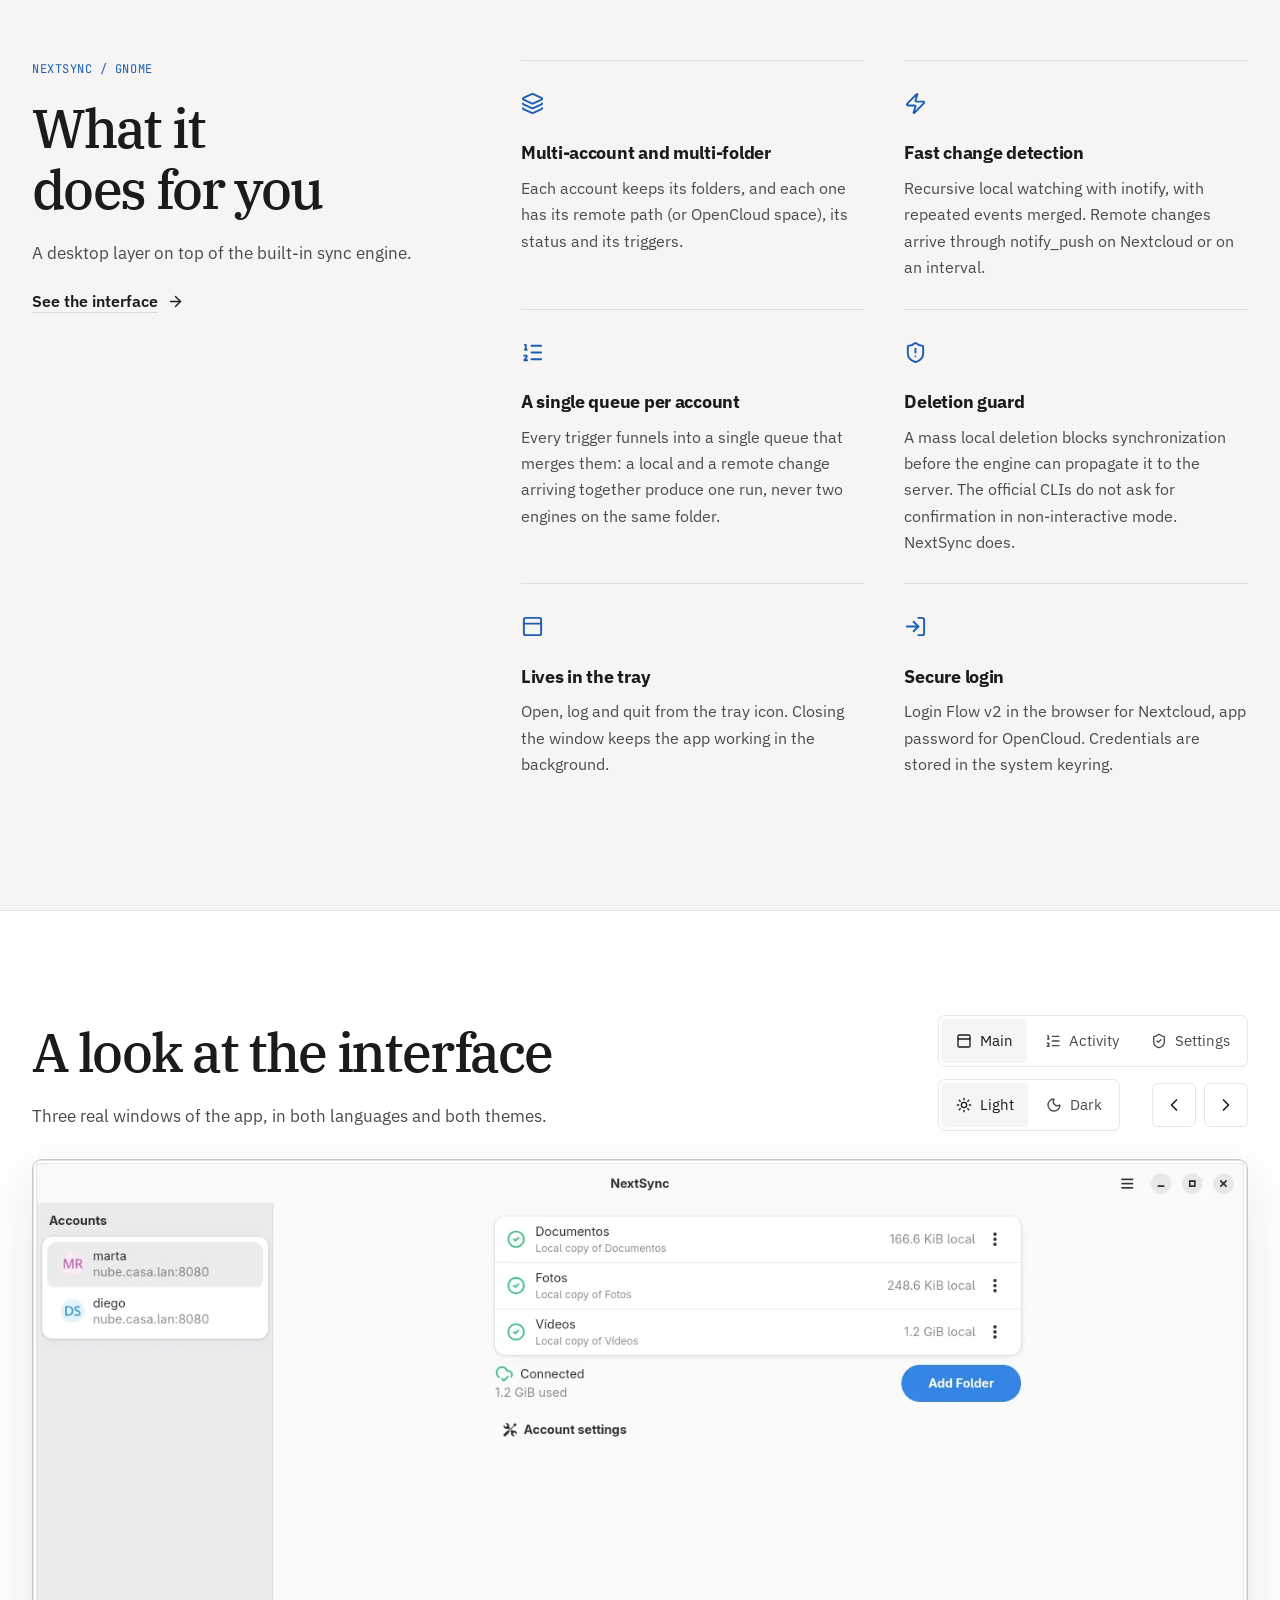
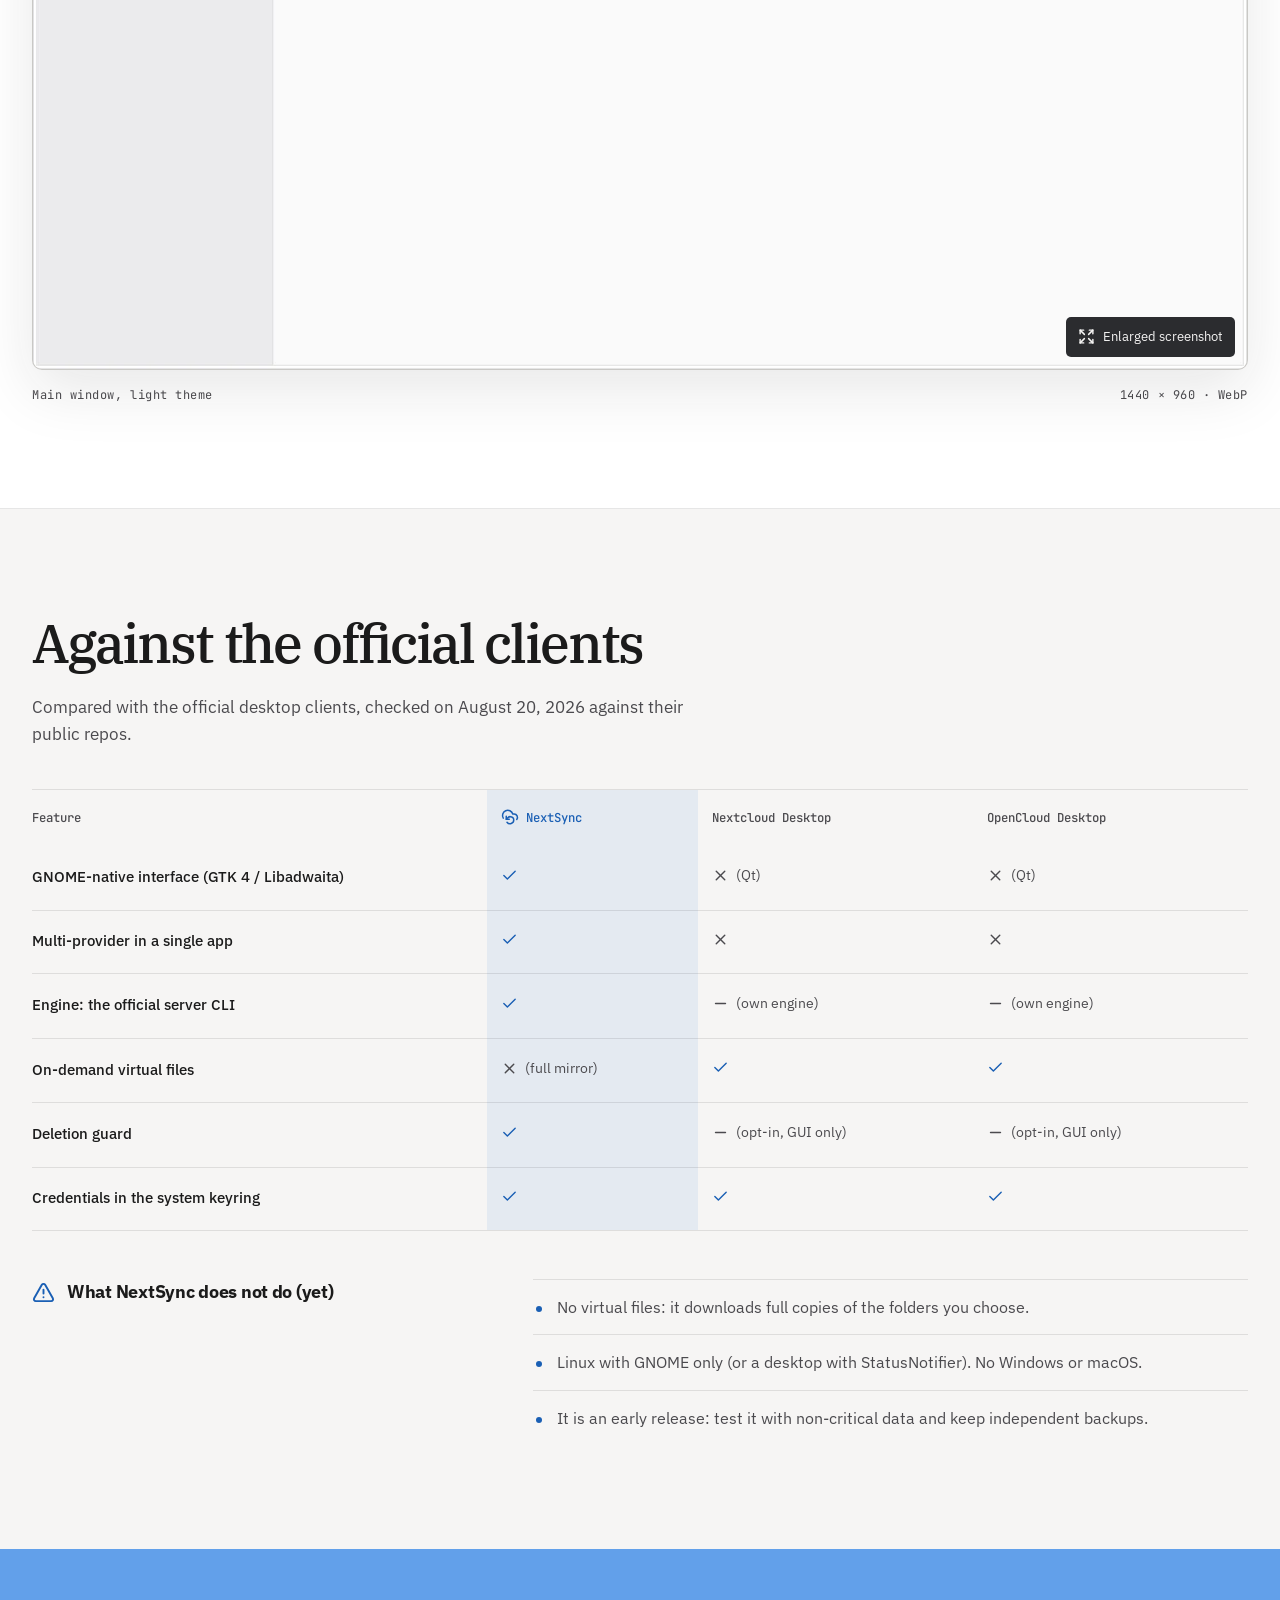
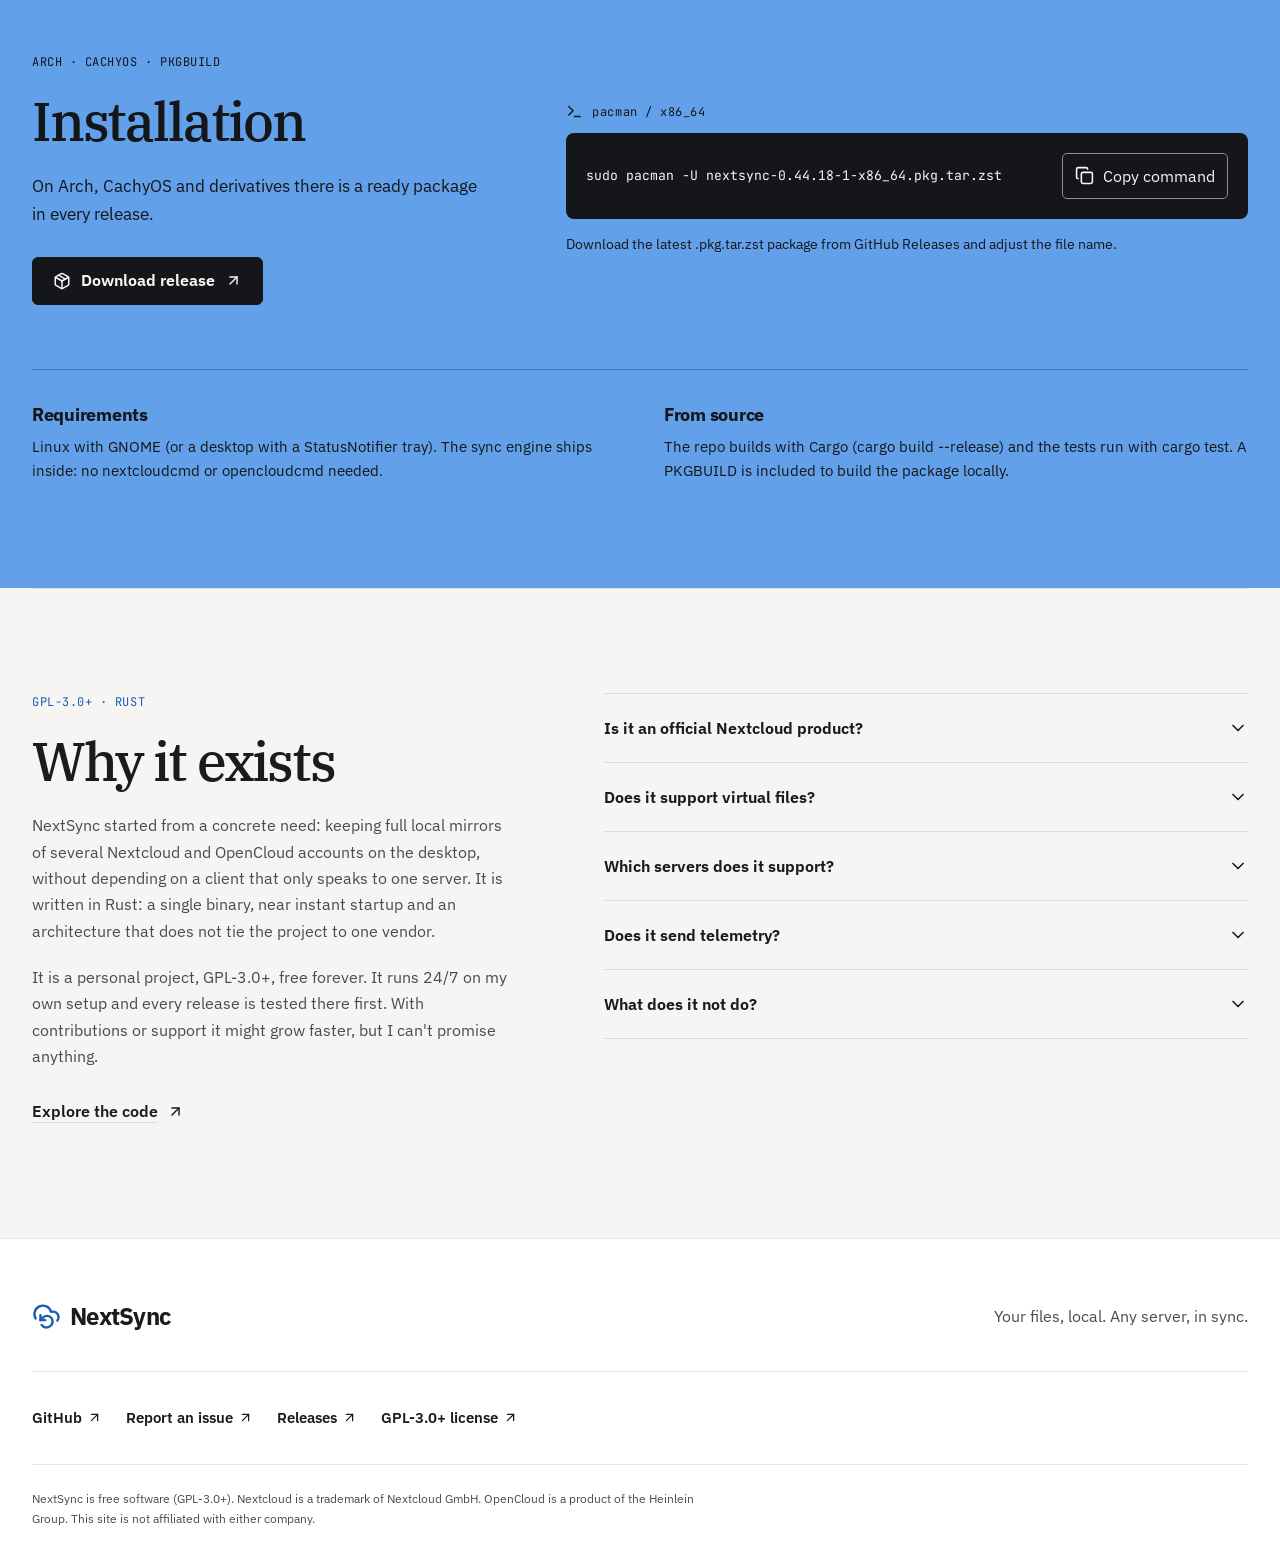
==== commit 25fb6bdc: "chore(release): 0.44.18 The watcher always ignores the app state directory, so the journal writes no" ====
--- a/landing/index.html
+++ b/landing/index.html
@@ -435,7 +435,7 @@
             <span>pacman / x86_64</span>
           </div>
           <div class="command-box">
-            <code id="installCmd">sudo pacman -U nextsync-0.44.16-1-x86_64.pkg.tar.zst</code>
+            <code id="installCmd">sudo pacman -U nextsync-0.44.18-1-x86_64.pkg.tar.zst</code>
             <button type="button" id="copyBtn" aria-label="Copiar comando" data-i18n-aria="install.copy">
               <svg class="icon i-copy" width="19" height="19" aria-hidden="true"><use href="#i-copy" /></svg>
               <svg class="icon i-copied" width="19" height="19" aria-hidden="true"><use href="#i-check-check" /></svg>
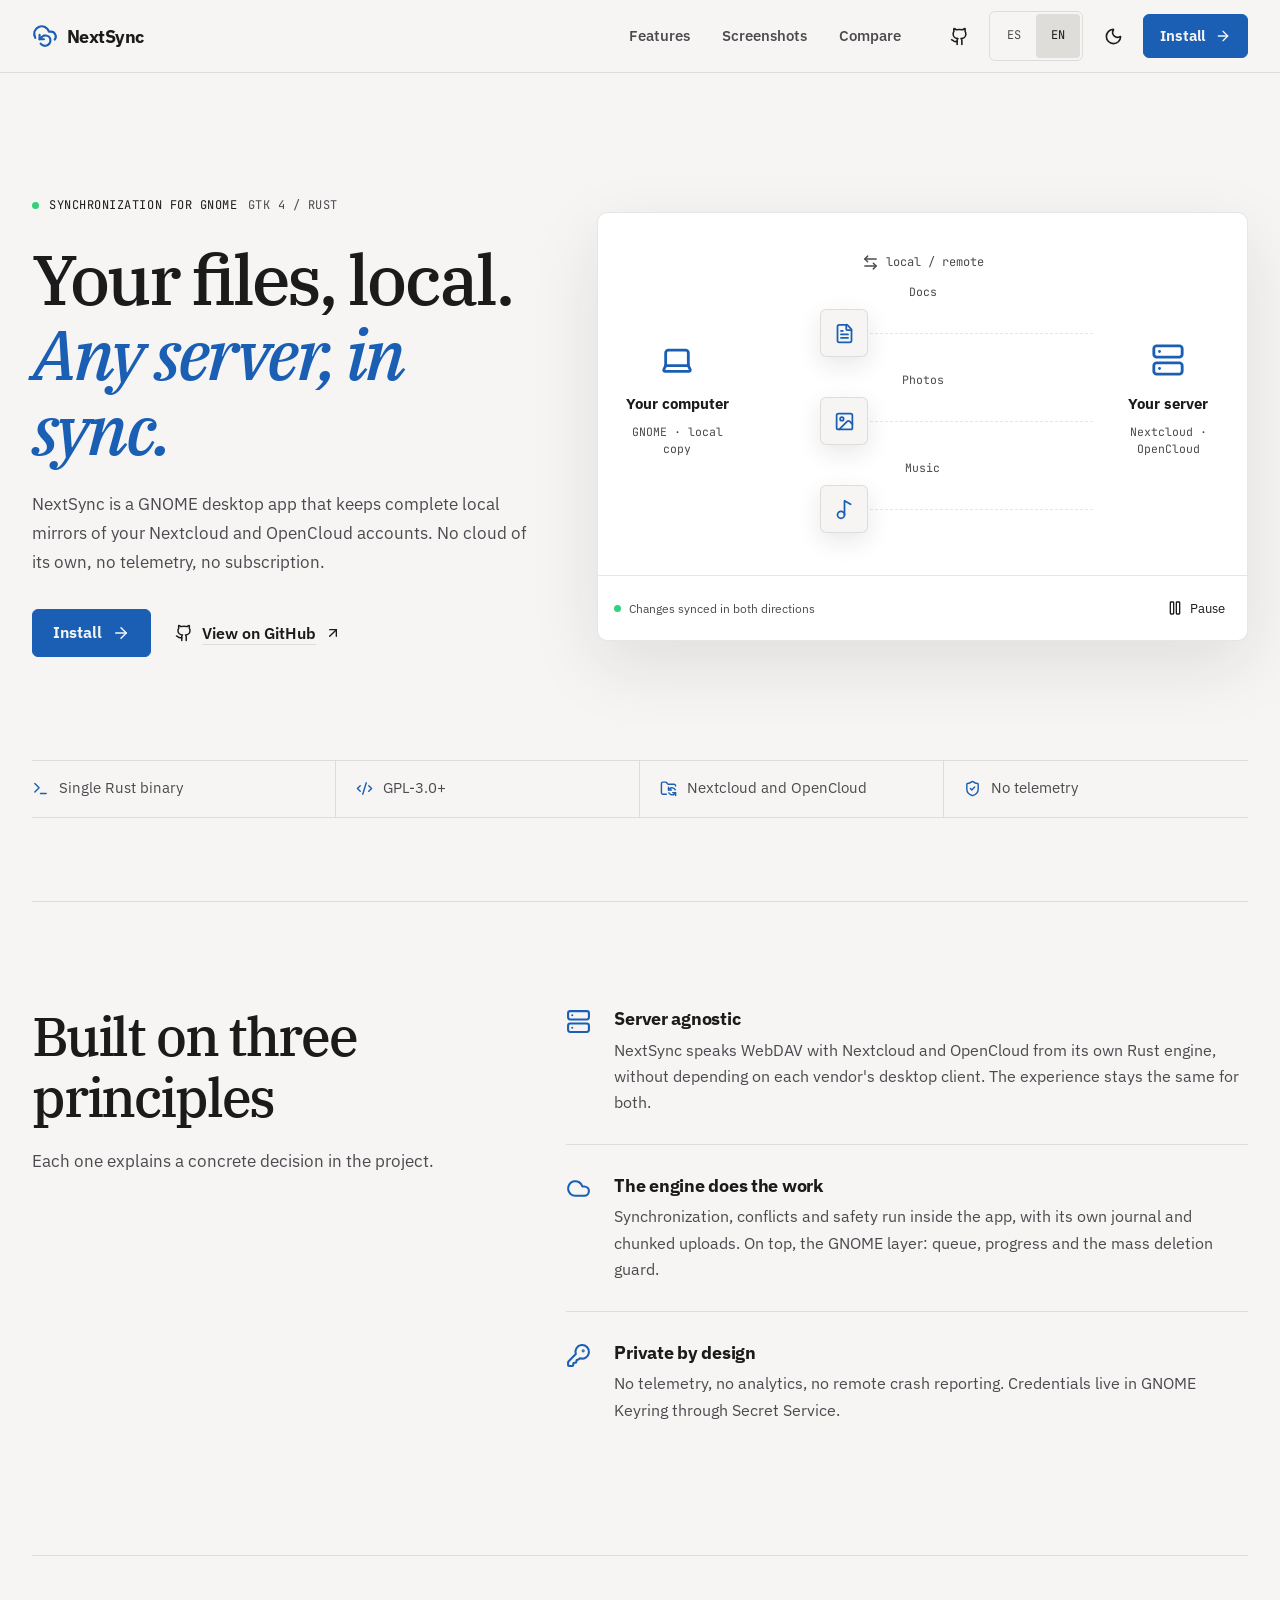
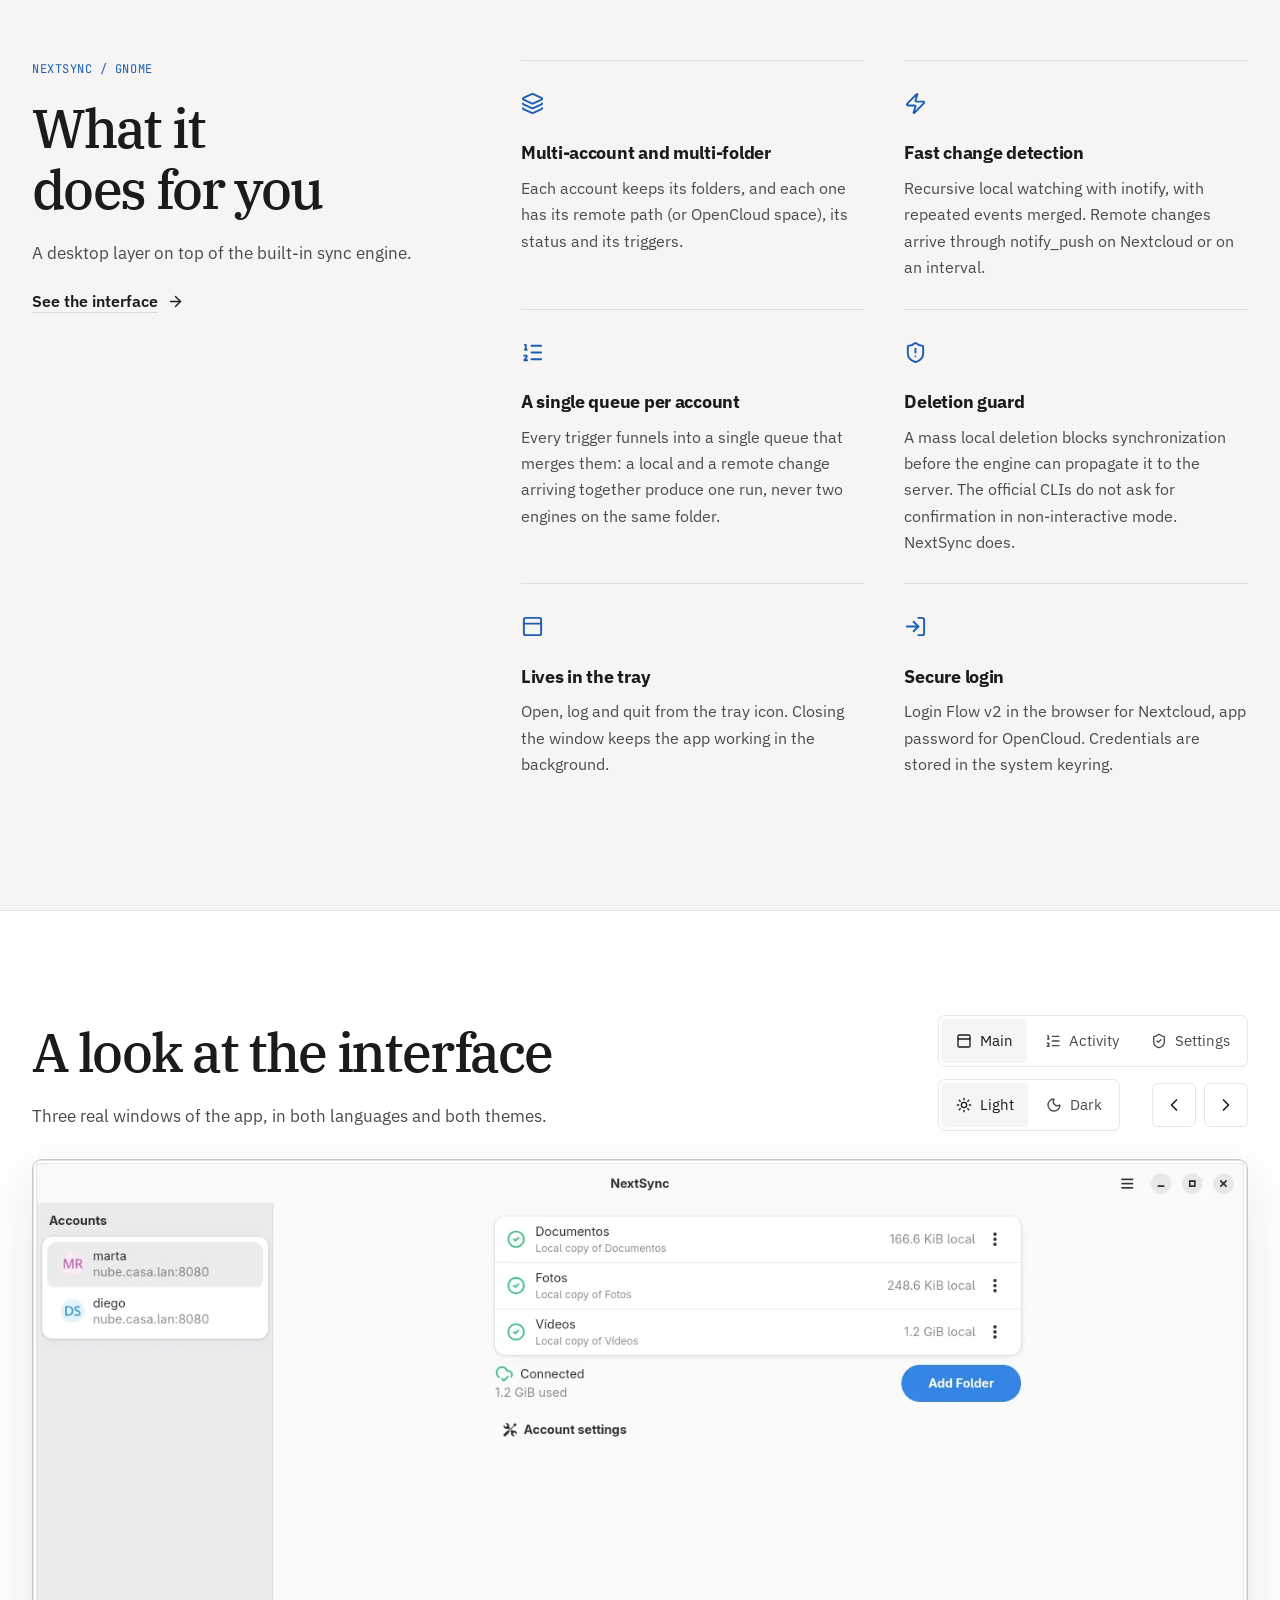
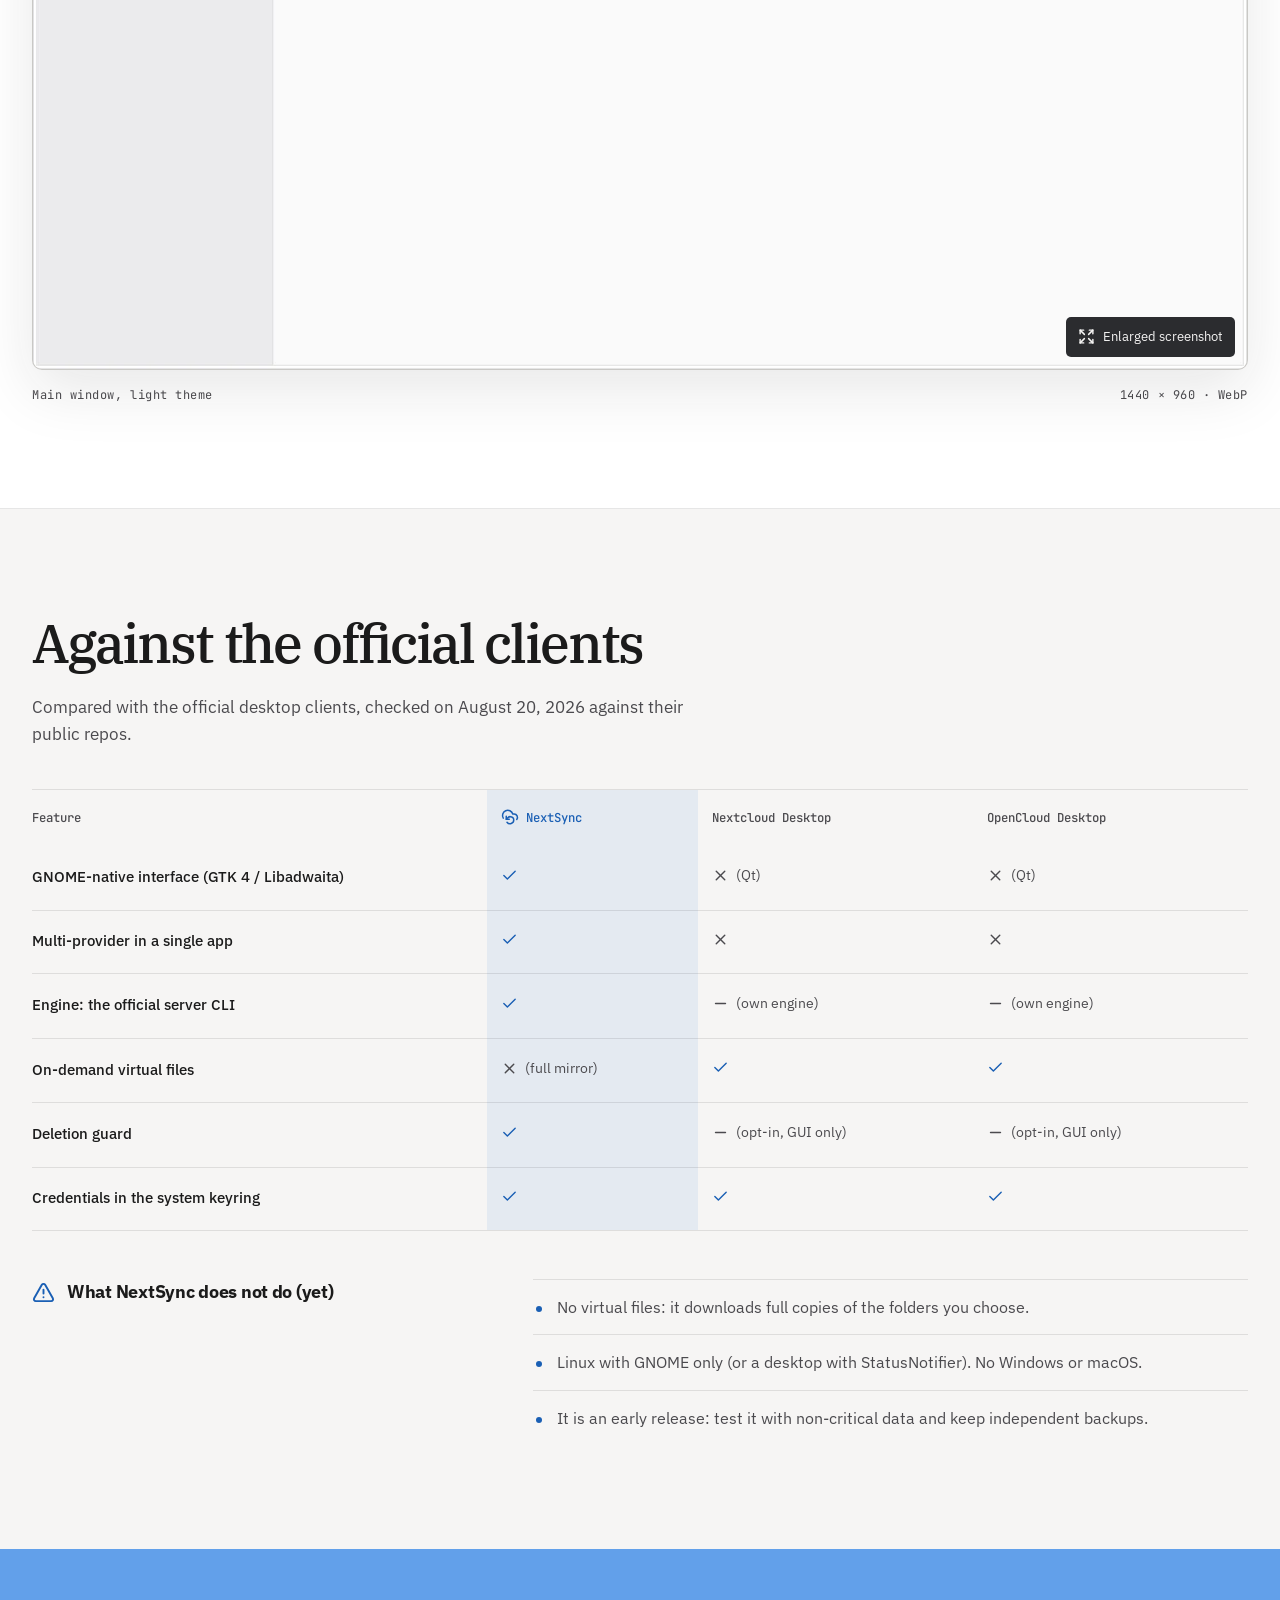
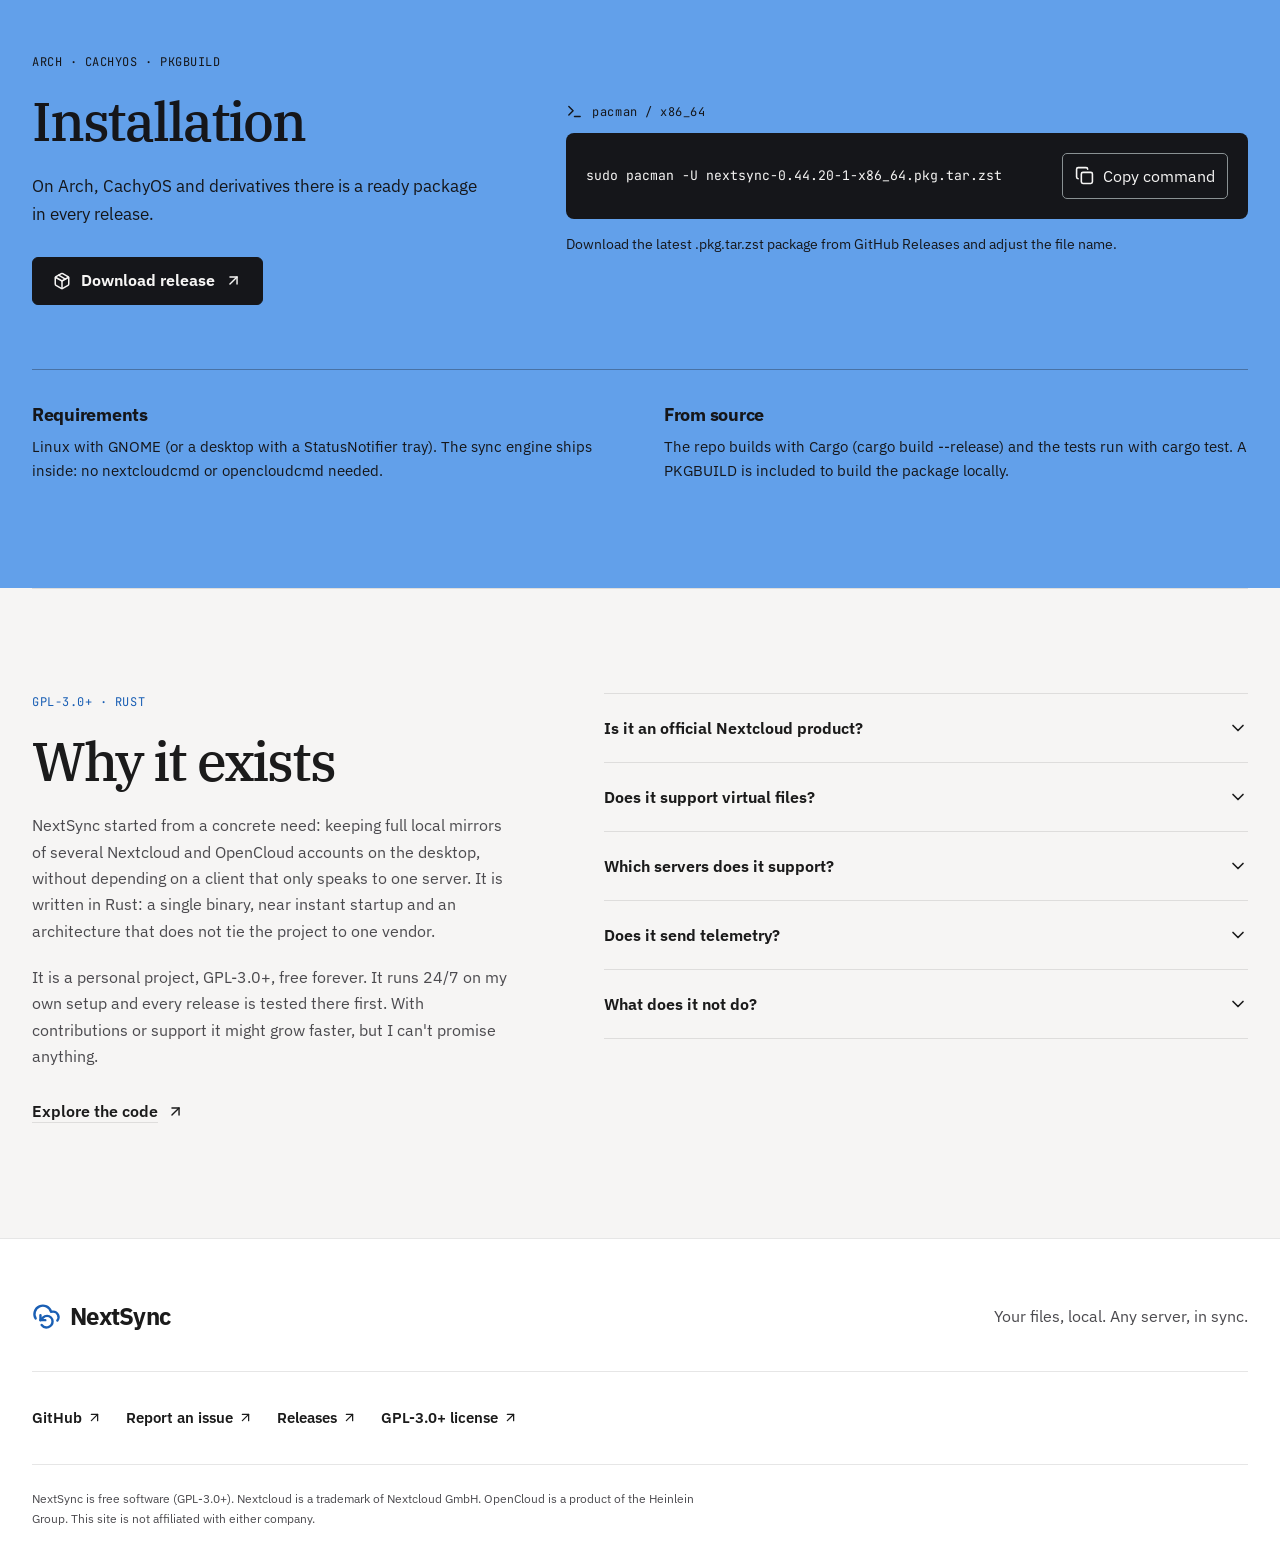
==== commit 4ffd8a17: "chore(release): 0.44.20 Adds the per-account conflict policy: keep both copies (default) or keep the" ====
--- a/landing/index.html
+++ b/landing/index.html
@@ -435,7 +435,7 @@
             <span>pacman / x86_64</span>
           </div>
           <div class="command-box">
-            <code id="installCmd">sudo pacman -U nextsync-0.44.18-1-x86_64.pkg.tar.zst</code>
+            <code id="installCmd">sudo pacman -U nextsync-0.44.20-1-x86_64.pkg.tar.zst</code>
             <button type="button" id="copyBtn" aria-label="Copiar comando" data-i18n-aria="install.copy">
               <svg class="icon i-copy" width="19" height="19" aria-hidden="true"><use href="#i-copy" /></svg>
               <svg class="icon i-copied" width="19" height="19" aria-hidden="true"><use href="#i-check-check" /></svg>
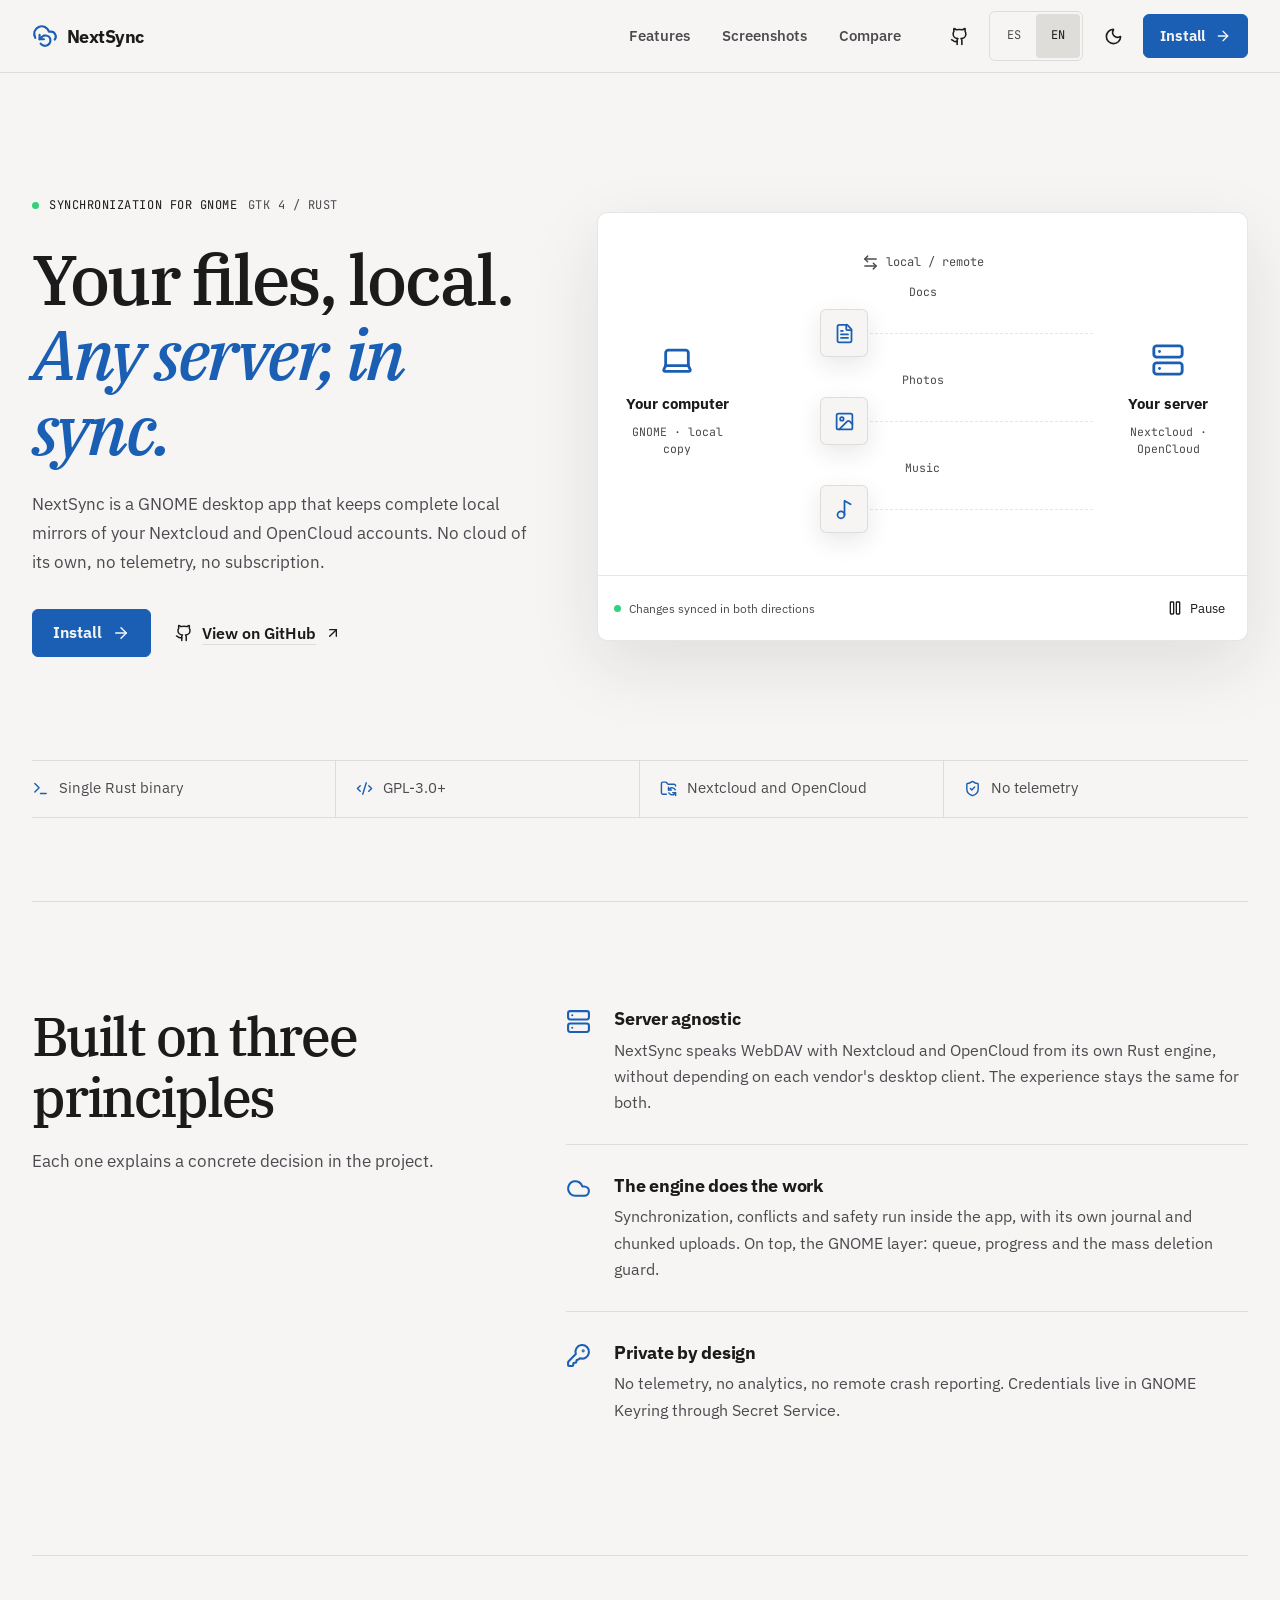
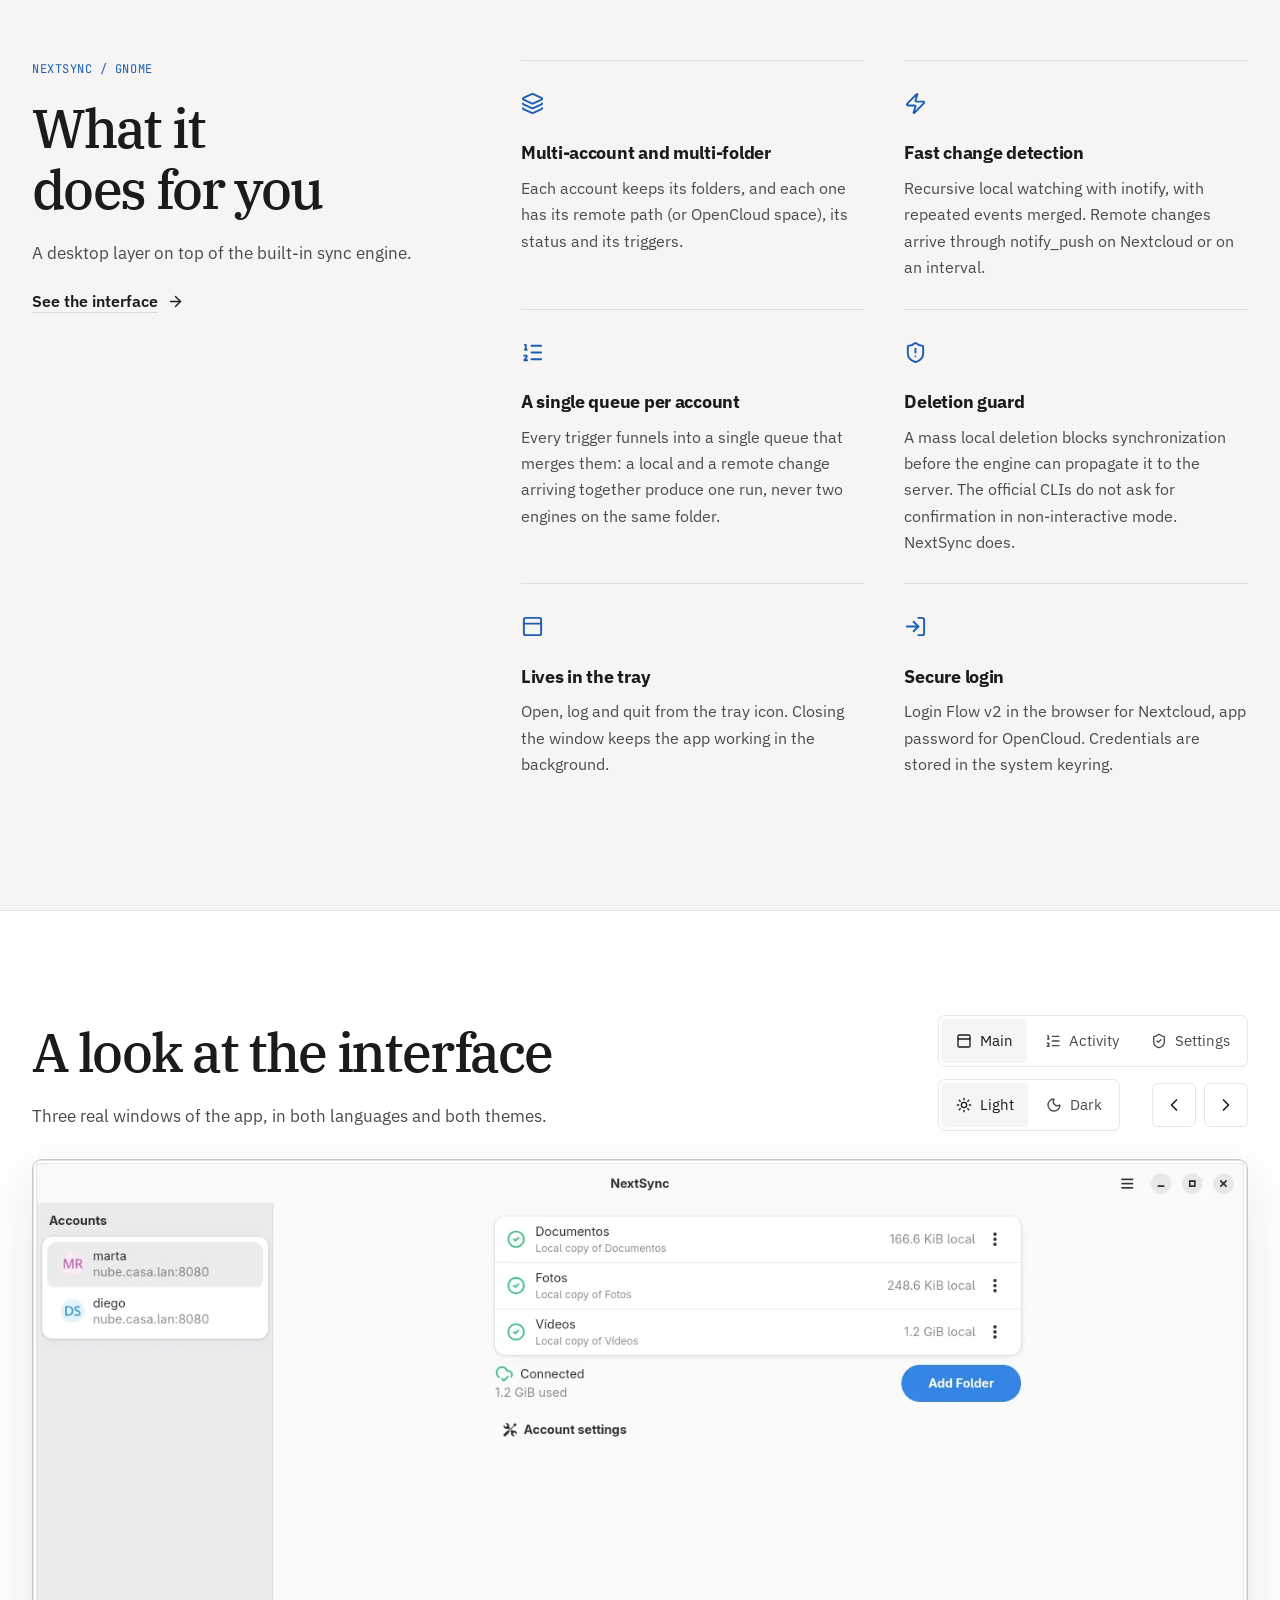
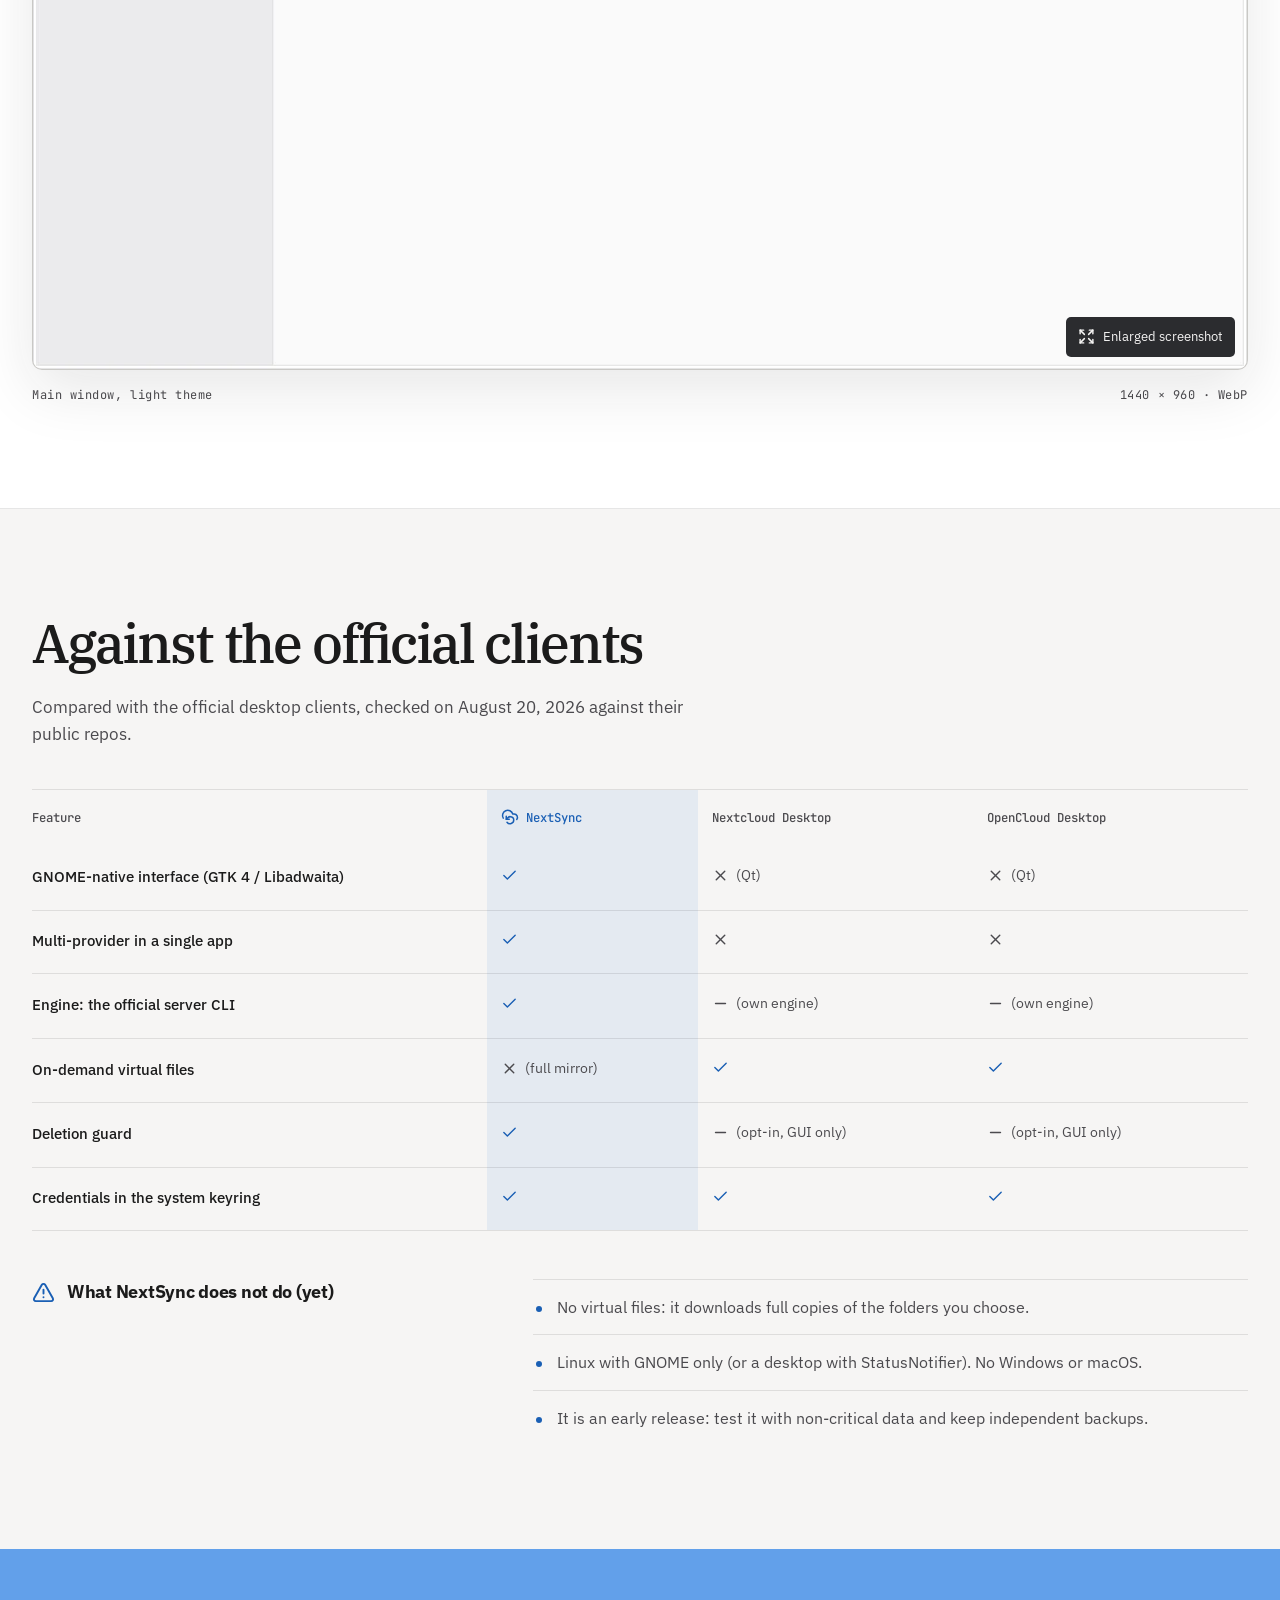
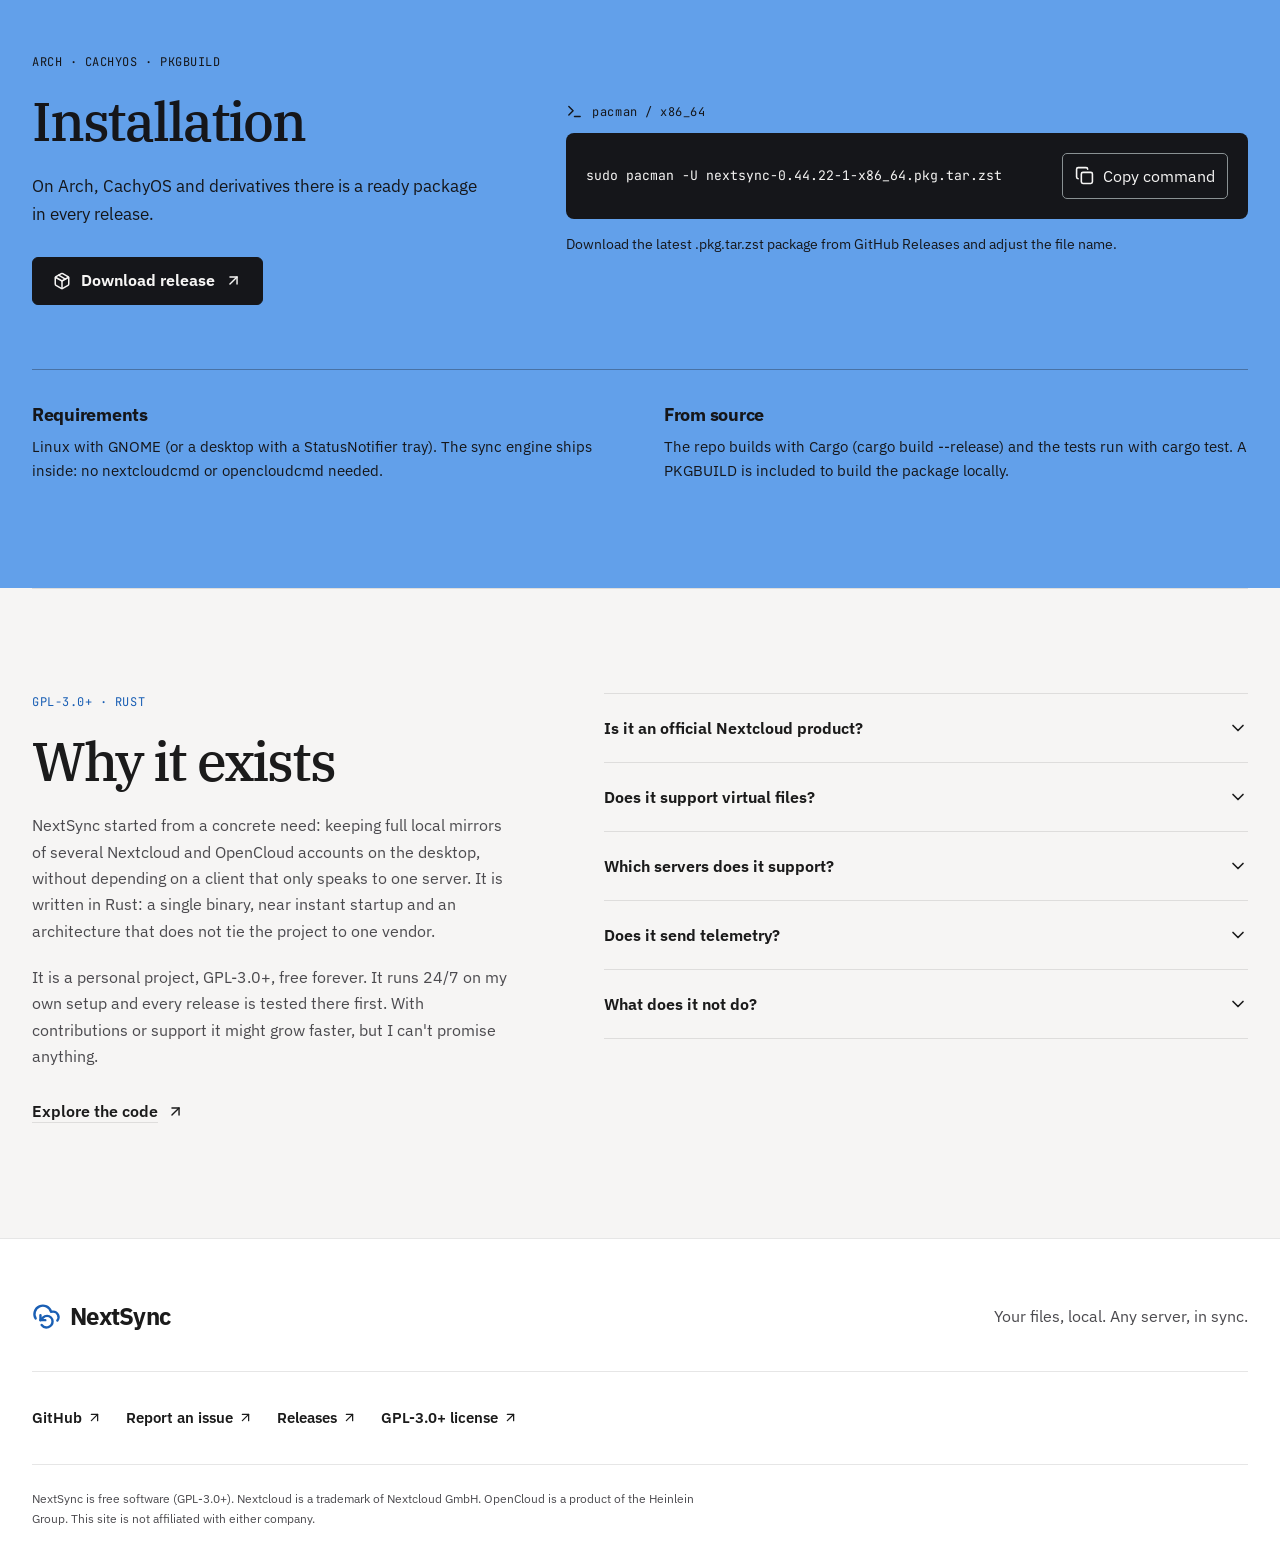
==== commit fa3c12e2: "chore(release): 0.44.22" ====
--- a/landing/index.html
+++ b/landing/index.html
@@ -435,7 +435,7 @@
             <span>pacman / x86_64</span>
           </div>
           <div class="command-box">
-            <code id="installCmd">sudo pacman -U nextsync-0.44.20-1-x86_64.pkg.tar.zst</code>
+            <code id="installCmd">sudo pacman -U nextsync-0.44.22-1-x86_64.pkg.tar.zst</code>
             <button type="button" id="copyBtn" aria-label="Copiar comando" data-i18n-aria="install.copy">
               <svg class="icon i-copy" width="19" height="19" aria-hidden="true"><use href="#i-copy" /></svg>
               <svg class="icon i-copied" width="19" height="19" aria-hidden="true"><use href="#i-check-check" /></svg>
